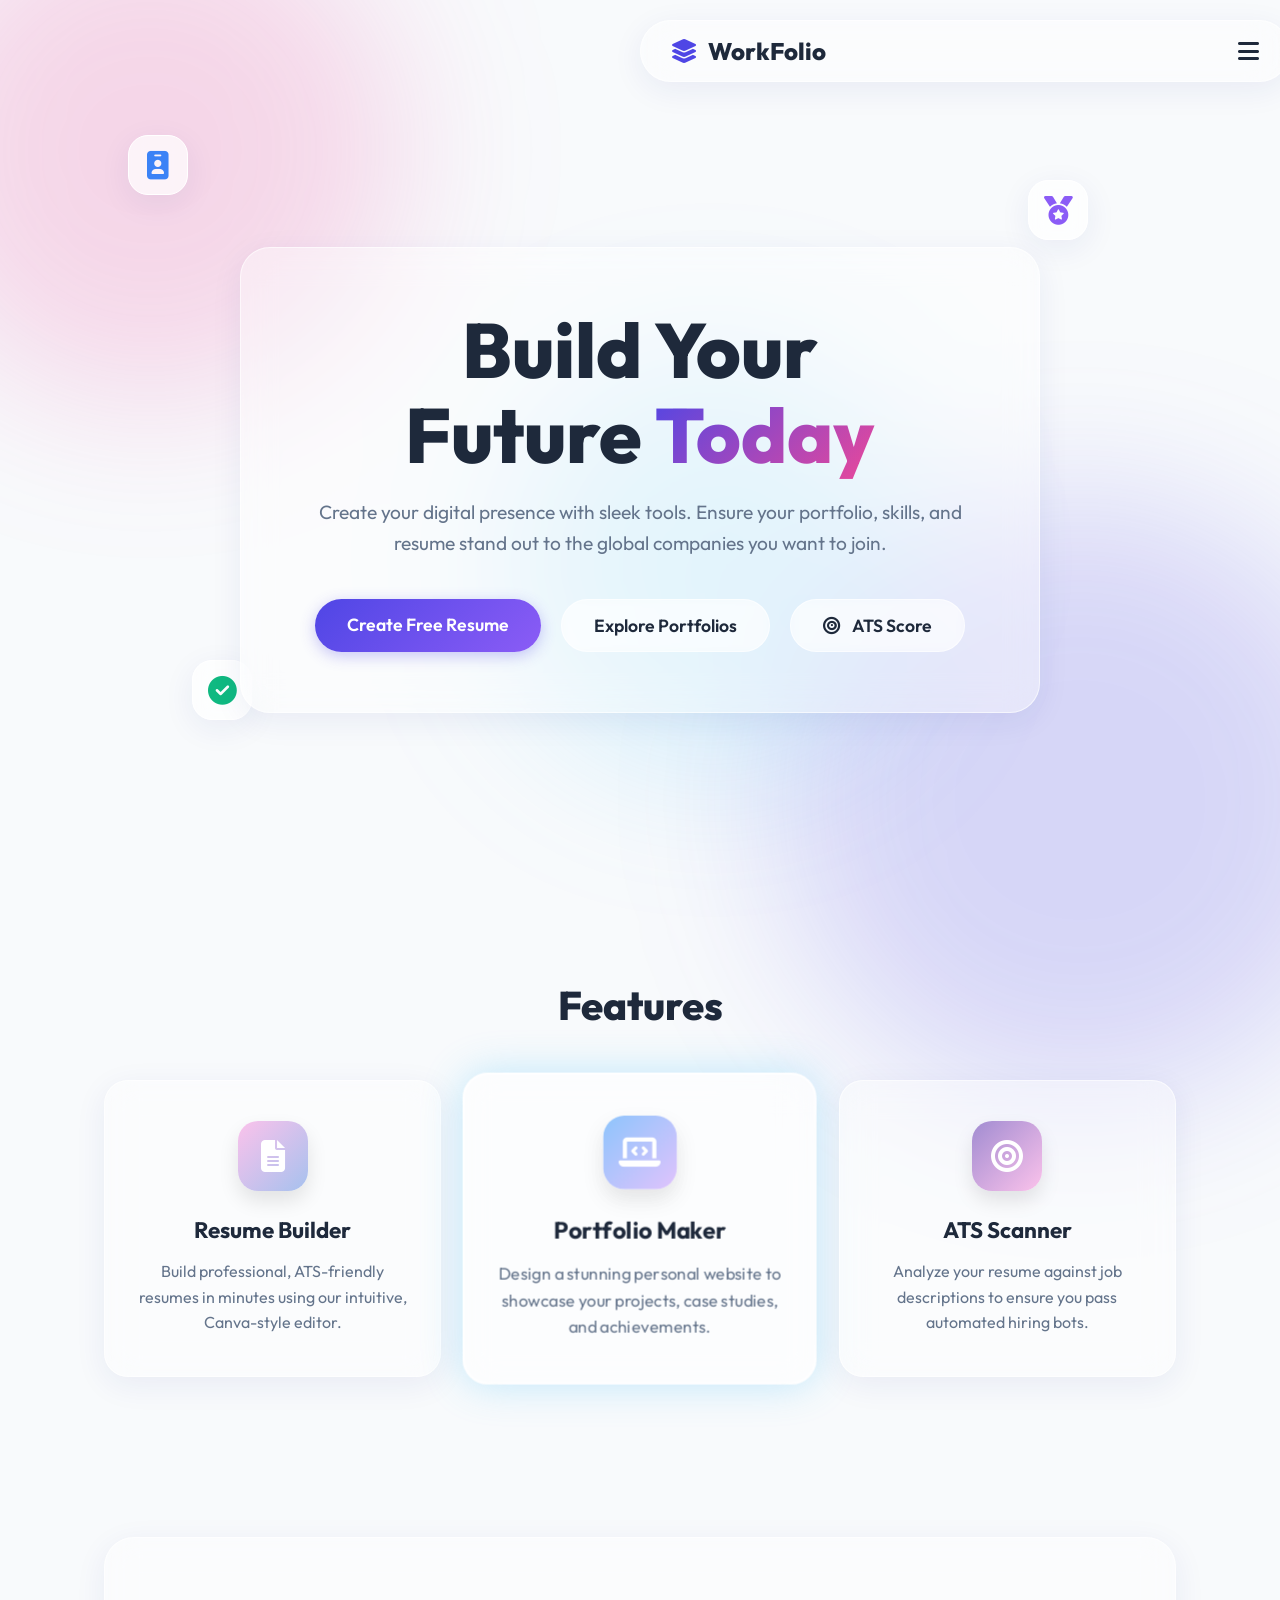
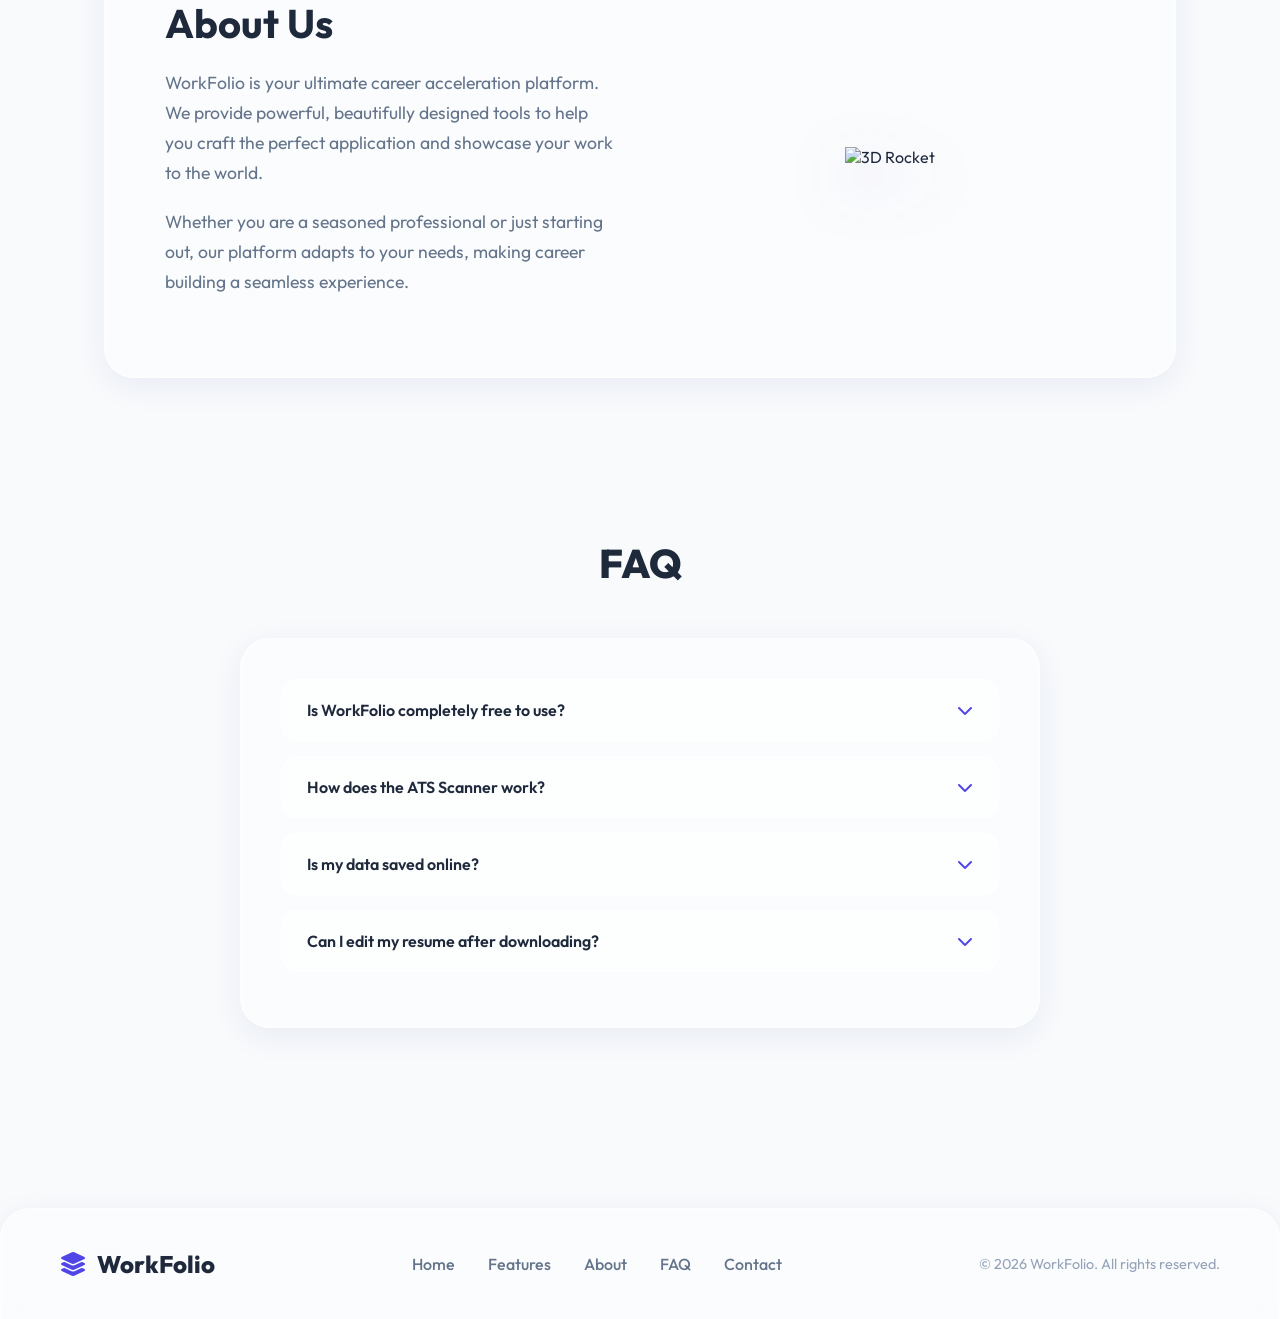
==== index.html @ a525a6b1 "Add files via upload" ====
<!DOCTYPE html>
<html lang="en">
<head>
    <meta charset="UTF-8">
    <meta name="viewport" content="width=device-width, initial-scale=1.0">
    <title>WorkFolio | Build Your Future</title>
    <link rel="stylesheet" href="style.css">
    <link rel="stylesheet" href="https://cdnjs.cloudflare.com/ajax/libs/font-awesome/6.4.0/css/all.min.css">
    
    <script src="auth.js"></script>
</head>
<body>

    <div class="bg-orb orb-1"></div>
    <div class="bg-orb orb-2"></div>
    <div class="bg-orb orb-3"></div>

    <nav class="glass-nav reveal-down">
        <a href="index.html" class="logo">
            <i class="fas fa-layer-group" style="color: var(--primary);"></i>
            <span>WorkFolio</span>
        </a>
        
        <div class="menu-toggle" onclick="toggleMenu()">
            <i class="fas fa-bars"></i>
        </div>

        <div class="nav-links" id="navMenu">
            <a href="#home" onclick="toggleMenu()">Home</a>
            <a href="#features" onclick="toggleMenu()">Features</a>
            <a href="#about" onclick="toggleMenu()">About</a>
            <a href="#faq" onclick="toggleMenu()">FAQ</a>
            
            <div class="menu-auth">
                <span class="userDisplay" style="margin-bottom: 10px; font-weight: 600; color: var(--text-dark);"></span>
                
                <a href="login.html" class="authBtn btn-text" style="margin-bottom: 15px;">Sign In</a>
                
                <a href="#" onclick="logout(event)" class="logoutBtn btn-text" style="margin-bottom: 15px; display: none; color: var(--secondary);">Logout</a>
                
                <a href="#" onclick="checkAccess(event, 'resume.html')" class="btn-gradient">Get Started</a>
            </div>
        </div>
    </nav>

    <section id="home" class="hero reveal">
        <div class="floating-icon float-fast" style="top: 15%; left: 10%;"><i class="fas fa-id-badge" style="color: #3b82f6;"></i></div>
        <div class="floating-icon float-slow" style="top: 20%; right: 15%;"><i class="fas fa-medal" style="color: #8b5cf6;"></i></div>
        <div class="floating-icon float-medium" style="bottom: 20%; left: 15%;"><i class="fas fa-check-circle" style="color: #10b981;"></i></div>
        
        <div class="hero-content glass-panel">
            <h1>Build Your<br>Future <span class="text-gradient">Today</span></h1>
            <p>Create your digital presence with sleek tools. Ensure your portfolio, skills, and resume stand out to the global companies you want to join.</p>
            
            <div class="button-group">
                <a href="#" onclick="checkAccess(event, 'resume.html')" class="btn-gradient btn-lg">Create Free Resume</a>
                <a href="#" onclick="checkAccess(event, 'portfolio.html')" class="btn-outline btn-lg">Explore Portfolios</a>
                <a href="#" onclick="checkAccess(event, 'ats.html')" class="btn-outline btn-lg"><i class="fas fa-bullseye" style="margin-right: 8px;"></i> ATS Score</a>
            </div>
        </div>
    </section>

    <section id="features" class="section-padding">
        <div class="section-title reveal">
            <h2>Features</h2>
        </div>
        
        <div class="features-grid reveal">
            <div class="glass-card">
                <div class="icon-wrapper" style="background: linear-gradient(135deg, #fbc2eb, #a6c1ee);"><i class="fas fa-file-alt text-white"></i></div>
                <h3>Resume Builder</h3>
                <p>Build professional, ATS-friendly resumes in minutes using our intuitive, Canva-style editor.</p>
            </div>
            
            <div class="glass-card glowing-card">
                <div class="icon-wrapper" style="background: linear-gradient(135deg, #8ec5fc, #e0c3fc);"><i class="fas fa-laptop-code text-white"></i></div>
                <h3>Portfolio Maker</h3>
                <p>Design a stunning personal website to showcase your projects, case studies, and achievements.</p>
            </div>
            
            <div class="glass-card">
                <div class="icon-wrapper" style="background: linear-gradient(135deg, #a18cd1, #fbc2eb);"><i class="fas fa-bullseye text-white"></i></div>
                <h3>ATS Scanner</h3>
                <p>Analyze your resume against job descriptions to ensure you pass automated hiring bots.</p>
            </div>
        </div>
    </section>

    <section id="about" class="section-padding reveal">
        <div class="about-grid glass-panel">
            <div class="about-text">
                <h2>About Us</h2>
                <p>WorkFolio is your ultimate career acceleration platform. We provide powerful, beautifully designed tools to help you craft the perfect application and showcase your work to the world.</p>
                <p>Whether you are a seasoned professional or just starting out, our platform adapts to your needs, making career building a seamless experience.</p>
            </div>
            <div class="about-visual">
                <div class="about-visual">
                <img src="https://raw.githubusercontent.com/Tarikul-Islam-Anik/Animated-Fluent-Emojis/master/Emojis/Travel%20and%20places/Rocket.png" alt="3D Rocket" style="width: 100%; max-width: 400px; filter: drop-shadow(0 20px 30px rgba(79, 70, 229, 0.3));">
            </div>
        </div>
    </section>

    <section id="faq" class="section-padding reveal">
        <div class="section-title">
            <h2>FAQ</h2>
        </div>
        
        <div class="faq-container glass-panel">
            <details>
                <summary>Is WorkFolio completely free to use?</summary>
                <div class="faq-content">Yes! All core features including the Resume Builder, Portfolio Maker, and ATS Scanner are 100% free with no hidden charges.</div>
            </details>
            <details>
                <summary>How does the ATS Scanner work?</summary>
                <div class="faq-content">It compares your resume text against a job description, calculating a keyword match score to help you optimize for automated hiring systems.</div>
            </details>
            <details>
                <summary>Is my data saved online?</summary>
                <div class="faq-content">By default, your data is securely stored locally in your browser. It is never shared with third-party advertisers.</div>
            </details>
            <details>
                <summary>Can I edit my resume after downloading?</summary>
                <div class="faq-content">Yes, simply open the Resume Builder again. Your previous data will be there, allowing you to edit and re-download.</div>
            </details>
        </div>
    </section>

    <footer class="glass-footer">
        <div class="footer-content">
            <div class="logo">
                <i class="fas fa-layer-group" style="color: var(--primary);"></i> 
                <span>WorkFolio</span>
            </div>
            <div class="footer-links">
                <a href="#home">Home</a>
                <a href="#features">Features</a>
                <a href="#about">About</a>
                <a href="#faq">FAQ</a>
                <a href="contact.html">Contact</a>
            </div>
            <div class="copyright">&copy; 2026 WorkFolio. All rights reserved.</div>
        </div>
    </footer>

    <script src="script.js"></script>
</body>
</html>
---- style.css ----
@import url('https://fonts.googleapis.com/css2?family=Outfit:wght@300;400;600;800&display=swap');
@import url('https://fonts.googleapis.com/css2?family=Merriweather:wght@400;700&family=Open+Sans:wght@400;600;700&family=Playfair+Display:wght@700&display=swap');

:root {
    --primary: #4F46E5;
    --secondary: #ec4899;
    --text-dark: #1e293b;
    --text-light: #64748b;
    --glass-bg: rgba(255, 255, 255, 0.4);
    --glass-border: rgba(255, 255, 255, 0.6);
    --glass-shadow: 0 8px 32px 0 rgba(31, 38, 135, 0.07);
}

* { margin: 0; padding: 0; box-sizing: border-box; font-family: 'Outfit', sans-serif; }

/* === HIDE SCROLLBAR GLOBALLY === */
html, body {
    -ms-overflow-style: none;  /* IE and Edge */
    scrollbar-width: none;  /* Firefox */
}
::-webkit-scrollbar { display: none; /* Chrome, Safari and Opera */ }
html { scroll-behavior: smooth; }

body {
    background-color: #f8fafc;
    color: var(--text-dark);
    overflow-x: hidden;
    position: relative;
    min-height: 100vh;
}

/* === BACKGROUND ANIMATED ORBS === */
.bg-orb {
    position: fixed; border-radius: 50%; filter: blur(80px); z-index: -1;
    animation: floatOrb 20s infinite alternate ease-in-out;
}
.orb-1 { width: 500px; height: 500px; background: rgba(236, 72, 153, 0.2); top: -100px; left: -100px; }
.orb-2 { width: 600px; height: 600px; background: rgba(79, 70, 229, 0.2); bottom: -200px; right: -100px; animation-delay: -5s; }
.orb-3 { width: 400px; height: 400px; background: rgba(56, 189, 248, 0.2); top: 40%; left: 40%; animation-delay: -10s; }

@keyframes floatOrb {
    0% { transform: translate(0, 0) scale(1); }
    100% { transform: translate(50px, 50px) scale(1.1); }
}

/* === ADVANCED GLASSMORPHISM UTILITIES === */
.glass-panel, .glass-card, .glass-nav, .glass-footer {
    background: var(--glass-bg);
    backdrop-filter: blur(16px);
    -webkit-backdrop-filter: blur(16px);
    border: 1px solid var(--glass-border);
    box-shadow: var(--glass-shadow);
}

.text-gradient {
    background: linear-gradient(135deg, var(--primary), var(--secondary));
    -webkit-background-clip: text; background-clip: text; -webkit-text-fill-color: transparent;
}

/* === BUTTONS === */
.btn-gradient {
    background: linear-gradient(135deg, var(--primary), #8b5cf6);
    color: white; padding: 10px 24px; border-radius: 50px; text-decoration: none; font-weight: 600;
    transition: all 0.3s ease; display: inline-block; border: none; cursor: pointer;
    box-shadow: 0 4px 15px rgba(79, 70, 229, 0.3);
}
.btn-gradient:hover { transform: translateY(-2px); box-shadow: 0 8px 25px rgba(79, 70, 229, 0.4); }

.btn-outline {
    background: rgba(255, 255, 255, 0.5); color: var(--text-dark); padding: 10px 24px;
    border-radius: 50px; text-decoration: none; font-weight: 600; border: 1px solid var(--glass-border);
    transition: all 0.3s ease; display: inline-block; backdrop-filter: blur(5px);
}
.btn-outline:hover { background: white; transform: translateY(-2px); }

.btn-lg { padding: 14px 32px; font-size: 1.1rem; }
.btn-text { color: var(--text-dark); text-decoration: none; font-weight: 600; margin-right: 20px; transition: 0.3s; }
.btn-text:hover { color: var(--primary); }

/* === UNIVERSAL NAVBAR & HAMBURGER MENU === */
.glass-nav {
    position: fixed; 
    top: 20px; 
    left: 50%; 
    transform: translateX(-50%); 
    width: 90%; 
    max-width: 650px; 
    border-radius: 50px; 
    padding: 15px 30px; 
    display: flex !important; 
    justify-content: space-between !important; 
    align-items: center !important; 
    z-index: 1000;
}

.logo { display: flex; align-items: center; gap: 10px; font-weight: 800; font-size: 1.5rem; text-decoration: none; color: var(--text-dark); }

/* Force 3-Line Icon (Always block) */
.menu-toggle { display: block !important; font-size: 1.5rem; color: var(--text-dark); cursor: pointer; transition: 0.3s; }
.menu-toggle:hover { color: var(--primary); }

/* The Hidden Glass Menu */
.nav-links {
    position: absolute !important; top: 80px; right: -150%; 
    width: 260px; background: var(--glass-bg); backdrop-filter: blur(20px); -webkit-backdrop-filter: blur(20px);
    border: 1px solid var(--glass-border); box-shadow: 0 20px 40px rgba(0,0,0,0.1); border-radius: 24px;
    display: flex !important; flex-direction: column; align-items: flex-start; padding: 25px; transition: 0.4s cubic-bezier(0.4, 0, 0.2, 1);
}

.nav-links.active { right: 0 !important; }

.nav-links a {
    text-decoration: none; color: var(--text-dark); font-weight: 500; margin: 10px 0; width: 100%;
    border-bottom: 1px solid rgba(0,0,0,0.05); padding-bottom: 10px; transition: 0.3s;
}
.nav-links a:hover { color: var(--primary); }

.menu-auth { display: flex; flex-direction: column; align-items: flex-start; width: 100%; margin-top: 15px; }
.menu-auth .btn-gradient { text-align: center; display: block; width: 100%; border-bottom: none; padding: 12px; }

/* === HERO SECTION === */
.hero { min-height: 100vh; display: flex; align-items: center; justify-content: center; position: relative; padding: 120px 20px 60px; }
.hero-content { max-width: 800px; text-align: center; padding: 60px; border-radius: 30px; position: relative; z-index: 2; }
.hero h1 { font-size: clamp(3rem, 6vw, 5rem); font-weight: 800; line-height: 1.1; margin-bottom: 20px; }
.hero p { font-size: 1.2rem; color: var(--text-light); margin-bottom: 40px; line-height: 1.6; }
.button-group { display: flex; gap: 20px; justify-content: center; flex-wrap: wrap; }

.floating-icon { position: absolute; width: 60px; height: 60px; border-radius: 20px; background: rgba(255,255,255,0.7); backdrop-filter: blur(10px); border: 1px solid white; display: flex; align-items: center; justify-content: center; font-size: 1.8rem; box-shadow: var(--glass-shadow); z-index: 1; }
.float-fast { animation: float 3s ease-in-out infinite; }
.float-medium { animation: float 4s ease-in-out infinite 1s; }
.float-slow { animation: float 5s ease-in-out infinite 2s; }
@keyframes float { 0%, 100% { transform: translateY(0); } 50% { transform: translateY(-20px); } }

/* === GENERAL SECTIONS === */
.section-padding { padding: 80px 5%; max-width: 1200px; margin: 0 auto; scroll-margin-top: 100px; }
.section-title { text-align: center; margin-bottom: 50px; }
.section-title h2 { font-size: 2.5rem; font-weight: 800; color: var(--text-dark); }

/* === FEATURES GRID === */
.features-grid { display: grid; grid-template-columns: repeat(auto-fit, minmax(300px, 1fr)); gap: 30px; }
.glass-card { padding: 40px 30px; border-radius: 24px; text-align: center; transition: all 0.4s ease; }
.glass-card:hover { transform: translateY(-10px); }
.glowing-card { background: rgba(255, 255, 255, 0.6); box-shadow: 0 0 40px rgba(56, 189, 248, 0.3), inset 0 0 0 1px rgba(255,255,255,0.8); transform: scale(1.05); }
.glowing-card:hover { transform: translateY(-10px) scale(1.05); box-shadow: 0 0 60px rgba(56, 189, 248, 0.4); }
.icon-wrapper { width: 70px; height: 70px; border-radius: 20px; display: inline-flex; align-items: center; justify-content: center; font-size: 2rem; margin-bottom: 25px; box-shadow: 0 10px 20px rgba(0,0,0,0.1); }
.text-white { color: white; }
.glass-card h3 { font-size: 1.4rem; margin-bottom: 15px; color: var(--text-dark); }
.glass-card p { color: var(--text-light); line-height: 1.6; }

/* === ABOUT SECTION === */
.about-grid { display: grid; grid-template-columns: 1fr 1fr; gap: 50px; padding: 60px; border-radius: 30px; align-items: center; }
.about-text h2 { font-size: 2.5rem; margin-bottom: 20px; }
.about-text p { color: var(--text-light); line-height: 1.7; margin-bottom: 20px; font-size: 1.1rem; }
.about-visual { text-align: center; max-width: 100%; display: flex; justify-content: center; align-items: center; }
.about-visual img { width: 100%; max-width: 500px; animation: float 4s ease-in-out infinite; filter: drop-shadow(0 15px 25px rgba(37, 99, 235, 0.3)); }

/* === FAQ SECTION === */
.faq-container { padding: 40px; border-radius: 30px; max-width: 800px; margin: 0 auto; }
details { background: rgba(255,255,255,0.5); margin-bottom: 15px; border-radius: 16px; border: 1px solid white; transition: 0.3s; }
details[open] { background: white; box-shadow: 0 10px 25px rgba(0,0,0,0.05); }
summary { padding: 20px 25px; cursor: pointer; font-weight: 600; list-style: none; display: flex; justify-content: space-between; align-items: center; }
summary::-webkit-details-marker { display: none; }
summary::after { content: '\f078'; font-family: "Font Awesome 6 Free"; font-weight: 900; color: var(--primary); transition: 0.3s; }
details[open] summary::after { transform: rotate(180deg); }
.faq-content { padding: 0 25px 25px; color: var(--text-light); line-height: 1.6; border-top: 1px solid rgba(0,0,0,0.05); margin-top: 10px; padding-top: 15px; }

/* === FOOTER === */
.glass-footer { margin-top: 100px; border-radius: 30px 30px 0 0; border-bottom: none; }
.footer-content { max-width: 1200px; margin: 0 auto; padding: 40px 20px; display: flex; justify-content: space-between; align-items: center; flex-wrap: wrap; gap: 20px; }
.footer-links a { margin: 0 15px; text-decoration: none; color: var(--text-light); transition: 0.3s; font-weight: 500; }
.footer-links a:hover { color: var(--primary); }
.copyright { color: #94a3b8; font-size: 0.9rem; }

/* === SCROLL REVEAL ANIMATIONS === */
.reveal { opacity: 0; transform: translateY(40px); transition: 0.8s all cubic-bezier(0.4, 0, 0.2, 1); }
.reveal.active { opacity: 1; transform: translateY(0); }
.reveal-down { opacity: 0; transform: translateY(-40px); transition: 0.8s all cubic-bezier(0.4, 0, 0.2, 1); }
.reveal-down.active { opacity: 1; transform: translateY(0); }

/* =========================================
   AUTHENTICATION PAGE STYLES (LOGIN/REGISTER)
   ========================================= */
.auth-wrapper { min-height: 100vh; display: flex; align-items: center; justify-content: center; padding: 20px; position: relative; z-index: 2; }
.auth-box { width: 100%; max-width: 450px; padding: 50px 40px; border-radius: 30px; text-align: center; box-shadow: 0 20px 40px rgba(0,0,0,0.1); }
.auth-header { margin-bottom: 30px; }
.auth-header h2 { font-size: 2.2rem; font-weight: 800; margin-bottom: 5px; }
.input-group { position: relative; margin-bottom: 20px; }
.input-group i { position: absolute; left: 20px; top: 50%; transform: translateY(-50%); color: var(--text-light); font-size: 1.1rem; }
.input-group input { width: 100%; padding: 16px 16px 16px 50px; border-radius: 16px; border: 2px solid rgba(255, 255, 255, 0.6); background: rgba(255, 255, 255, 0.4); font-size: 1rem; color: var(--text-dark); outline: none; transition: all 0.3s ease; backdrop-filter: blur(5px); }
.input-group input:focus { background: white; border-color: var(--primary); box-shadow: 0 0 0 4px rgba(79, 70, 229, 0.15); }
.toggle-text { margin-top: 25px; color: var(--text-light); font-size: 0.95rem; }
.toggle-text span { color: var(--primary); font-weight: 800; cursor: pointer; transition: 0.3s; }
.toggle-text span:hover { color: var(--secondary); }

/* =========================================
   RESUME STUDIO STYLES
   ========================================= */
.builder-step { display: none; animation: fadeIn 0.4s ease; }
.builder-step.active-step { display: block; }
@keyframes fadeIn { from { opacity: 0; transform: translateY(10px); } to { opacity: 1; transform: translateY(0); } }
.app-container { display: grid; grid-template-columns: 320px 1fr; height: calc(100vh - 120px); gap: 30px; }
.sidebar { padding: 30px; overflow-y: auto; border-radius: 24px; display: flex; flex-direction: column; }
.preview-area { display: flex; justify-content: center; align-items: flex-start; overflow-y: auto; padding-bottom: 50px; }
.color-swatches { display: flex; gap: 10px; }
.swatch { width: 35px; height: 35px; border-radius: 50%; cursor: pointer; border: 2px solid white; box-shadow: var(--glass-shadow); transition: 0.2s; }
.swatch:hover { transform: scale(1.15); }
[contenteditable="true"] { outline: none; transition: background 0.2s, box-shadow 0.2s; border-radius: 4px; }
[contenteditable="true"]:hover { background: rgba(0, 0, 0, 0.03); box-shadow: 0 0 0 2px dashed rgba(200, 200, 200, 0.5); cursor: text; }
[contenteditable="true"]:focus { background: rgba(79, 70, 229, 0.05); box-shadow: 0 0 0 2px solid rgba(79, 70, 229, 0.3); }

/* Base Paper Layout */
.paper { 
    --res-theme: #1E293B; --res-text: #333; --res-font-main: 'Open Sans', sans-serif; --res-font-head: 'Open Sans', sans-serif; 
    background: white; width: 210mm; min-height: 297mm; box-shadow: 0 20px 50px rgba(0,0,0,0.15); margin: 0 auto; 
    transition: all 0.4s ease; box-sizing: border-box; font-family: var(--res-font-main); color: var(--res-text); text-align: left; 
}
.paper h1, .paper h2, .paper h3, .paper h4 { font-family: var(--res-font-head); margin: 0; }
.res-heading { margin-bottom: 12px; font-weight: 700; text-transform: uppercase; letter-spacing: 1px; }
.res-section { margin-bottom: 25px; }
.res-job-block { margin-bottom: 20px; }

/* === PURE CSS MINI-RESUME THUMBNAILS (1 to 8) === */
.css-thumb { width: 100%; height: 200px; background: white; border-radius: 12px; margin-bottom: 20px; box-shadow: 0 4px 10px rgba(0,0,0,0.05); border: 1px solid rgba(0,0,0,0.08); position: relative; overflow: hidden; }

/* 1. Executive */
.thumb-executive { border-top: 8px solid #1E293B; }
.thumb-executive::before { content: ''; position: absolute; top: 20px; left: 50%; transform: translateX(-50%); width: 40%; height: 8px; background: #1E293B; border-radius: 4px; box-shadow: 0 15px 0 -2px #94a3b8, 0 40px 0 -3px #cbd5e1, 0 55px 0 -3px #cbd5e1; }

/* 2. Innovator */
.thumb-innovator { background: linear-gradient(90deg, #1E293B 35%, #fff 35%); }
.thumb-innovator::before { content: ''; position: absolute; top: 20px; right: 10%; width: 45%; height: 8px; background: #cbd5e1; border-radius: 4px; box-shadow: 0 20px 0 0 #e2e8f0, 0 40px 0 0 #e2e8f0, 0 60px 0 0 #e2e8f0; }
.thumb-innovator::after { content: ''; position: absolute; top: 20px; left: 8%; width: 19%; height: 6px; background: rgba(255,255,255,0.7); border-radius: 3px; box-shadow: 0 15px 0 0 rgba(255,255,255,0.3), 0 30px 0 0 rgba(255,255,255,0.3); }

/* 3. Creative */
.thumb-creative { background: linear-gradient(180deg, #2563EB 35%, #fff 35%); }
.thumb-creative::before { content: ''; position: absolute; top: 20px; left: 10%; width: 40%; height: 10px; background: rgba(255,255,255,0.9); border-radius: 4px; box-shadow: 0 15px 0 -2px rgba(255,255,255,0.6); }
.thumb-creative::after { content: ''; position: absolute; top: 90px; left: 10%; width: 50%; height: 6px; background: #cbd5e1; border-radius: 3px; box-shadow: 0 20px 0 0 #e2e8f0, 0 40px 0 0 #e2e8f0; }

/* 4. Minimalist */
.thumb-minimalist { background: #fff; }
.thumb-minimalist::before { content: ''; position: absolute; top: 25px; left: 10%; width: 50%; height: 10px; background: #333; border-radius: 2px; }
.thumb-minimalist::after { content: ''; position: absolute; top: 60px; left: 10%; width: 80%; height: 2px; background: #e2e8f0; box-shadow: 0 25px 0 0 #f1f5f9, 0 40px 0 0 #f1f5f9, 0 55px 0 0 #f1f5f9; }

/* 5. Modernist */
.thumb-modernist { background: #fff; }
.thumb-modernist::before { content: ''; position: absolute; top: 0; left: 0; width: 100%; height: 35px; background: #1E293B; }
.thumb-modernist::after { content: ''; position: absolute; top: 35px; left: 0; width: 30%; height: 100%; background: #f1f5f9; border-right: 1px solid #e2e8f0; }

/* 6. Professional */
.thumb-professional { background: #fff; border-top: 4px solid #1E293B; border-bottom: 4px solid #1E293B; }
.thumb-professional::before { content: ''; position: absolute; top: 25px; left: 15%; width: 70%; height: 6px; background: #333; box-shadow: 0 10px 0 0 #ccc; }
.thumb-professional::after { content: ''; position: absolute; top: 50px; left: 50%; transform: translateX(-50%); width: 90%; height: 2px; background: #1E293B; }

/* 7. Startup */
.thumb-startup { background: linear-gradient(90deg, #e0e7ff 30%, #fff 30%); }
.thumb-startup::before { content: ''; position: absolute; top: 25px; left: 35%; width: 40%; height: 12px; background: #4F46E5; border-radius: 6px; }
.thumb-startup::after { content: ''; position: absolute; top: 55px; left: 35%; width: 50%; height: 4px; background: #cbd5e1; border-radius: 2px; box-shadow: 0 15px 0 0 #e2e8f0, 0 30px 0 0 #e2e8f0; }

/* 8. Academic */
.thumb-academic { background: #fff; }
.thumb-academic::before { content: ''; position: absolute; top: 20px; left: 50%; transform: translateX(-50%); width: 60%; height: 6px; background: #000; box-shadow: 0 12px 0 0 #666, 0 24px 0 0 #999; }
.thumb-academic::after { content: ''; position: absolute; top: 60px; left: 20%; width: 60%; height: 1px; background: #000; box-shadow: 0 30px 0 0 #ccc, 0 45px 0 0 #ccc, 0 60px 0 0 #ccc; }

/* === FULL TEMPLATE LAYOUTS (1 to 8) === */
.tpl-executive { padding: 50px; --res-font-head: 'Merriweather', serif; }
.tpl-executive .res-header { text-align: center; border-bottom: 3px solid var(--res-theme); padding-bottom: 20px; margin-bottom: 30px; }
.tpl-executive h1 { font-size: 2.8rem; color: var(--res-theme); }
.tpl-executive h2 { font-size: 1.2rem; color: #555; margin-top: 5px; }
.tpl-executive .res-contact { margin-top: 10px; color: #666; font-size: 0.9rem; }
.tpl-executive .res-heading { color: var(--res-theme); font-size: 1.1rem; border-bottom: 1px solid #ccc; padding-bottom: 5px; }
.tpl-executive .res-layout-grid { display: block; } 

.tpl-innovator { padding: 0; --res-font-head: 'Outfit', sans-serif; display: flex; flex-direction: column; }
.tpl-innovator .res-header { background: #f8fafc; padding: 40px 50px; border-bottom: 1px solid #eee; }
.tpl-innovator h1 { font-size: 3rem; color: var(--res-theme); }
.tpl-innovator h2 { font-size: 1.3rem; color: #444; }
.tpl-innovator .res-contact { margin-top: 15px; color: #666; }
.tpl-innovator .res-layout-grid { display: grid; grid-template-columns: 2fr 1fr; } 
.tpl-innovator .res-main { padding: 40px 30px 40px 50px; }
.tpl-innovator .res-sidebar { background: var(--res-theme); color: white; padding: 40px 50px 40px 30px; height: 100%; }
.tpl-innovator .res-sidebar .res-heading { color: white; border-bottom: 1px solid rgba(255,255,255,0.2); }
.tpl-innovator .res-main .res-heading { color: var(--res-theme); }
.tpl-innovator .res-sidebar [contenteditable="true"]:hover { background: rgba(255,255,255,0.1); }
.tpl-innovator .res-sidebar .editable-text { color: rgba(255,255,255,0.9) !important; }

.tpl-creative { padding: 0; --res-font-head: 'Outfit', sans-serif; }
.tpl-creative .res-header { background: var(--res-theme); color: white; padding: 50px; }
.tpl-creative h1 { font-size: 3.5rem; font-weight: 800; line-height: 1.1; }
.tpl-creative h2 { font-size: 1.5rem; color: rgba(255,255,255,0.9); margin-top: 10px; font-weight: 300; }
.tpl-creative .res-contact { margin-top: 20px; color: rgba(255,255,255,0.8); }
.tpl-creative .res-layout-grid { display: flex; flex-direction: row-reverse; padding: 40px 50px; gap: 40px; }
.tpl-creative .res-main { flex: 2; }
.tpl-creative .res-sidebar { flex: 1; padding-left: 30px; border-left: 2px solid #eee; }
.tpl-creative .res-heading { background: #f1f5f9; padding: 8px 15px; border-left: 4px solid var(--res-theme); color: var(--text-dark); }

.tpl-minimalist { padding: 60px; --res-font-head: 'Playfair Display', serif; }
.tpl-minimalist .res-header { margin-bottom: 40px; }
.tpl-minimalist h1 { font-size: 3rem; color: var(--text-dark); letter-spacing: 2px; }
.tpl-minimalist h2 { font-size: 1rem; color: #888; text-transform: uppercase; letter-spacing: 3px; margin-top: 10px; }
.tpl-minimalist .res-contact { margin-top: 20px; color: #555; font-size: 0.85rem; }
.tpl-minimalist .res-layout-grid { display: block; }
.tpl-minimalist .res-heading { color: var(--text-dark); font-size: 1rem; letter-spacing: 2px; border-top: 1px solid #000; padding-top: 15px; margin-top: 30px; }
.tpl-minimalist .res-job-header { display: flex; justify-content: space-between; align-items: baseline; }

.tpl-modernist { padding: 0; --res-font-head: 'Outfit', sans-serif; display: flex; flex-direction: column; }
.tpl-modernist .res-header { background: var(--res-theme); color: white; padding: 40px 50px; text-align: left; }
.tpl-modernist h1 { font-size: 3rem; color: white; }
.tpl-modernist h2 { font-size: 1.2rem; color: rgba(255,255,255,0.8); margin-top: 5px; }
.tpl-modernist .res-contact { margin-top: 15px; color: rgba(255,255,255,0.6); }
.tpl-modernist .res-layout-grid { display: grid; grid-template-columns: 1fr 2fr; min-height: 800px; }
.tpl-modernist .res-sidebar { background: #f8fafc; padding: 40px; border-right: 1px solid #e2e8f0; }
.tpl-modernist .res-main { padding: 40px 50px; }
.tpl-modernist .res-heading { color: var(--res-theme); border-bottom: 2px solid var(--res-theme); padding-bottom: 5px; margin-bottom: 20px; }

.tpl-professional { padding: 50px; --res-font-head: 'Merriweather', serif; font-family: 'Merriweather', serif; }
.tpl-professional .res-header { text-align: center; border-top: 2px solid #000; border-bottom: 2px solid #000; padding: 25px 0; margin-bottom: 30px; }
.tpl-professional h1 { font-size: 2.5rem; text-transform: uppercase; letter-spacing: 2px; color: #000; }
.tpl-professional h2 { font-size: 1.1rem; color: #333; font-style: italic; margin-top: 10px; }
.tpl-professional .res-contact { margin-top: 10px; color: #444; font-size: 0.9rem; }
.tpl-professional .res-layout-grid { display: grid; grid-template-columns: 3fr 1fr; gap: 40px; }
.tpl-professional .res-heading { color: #000; text-transform: uppercase; font-size: 1rem; border-bottom: 1px solid #ccc; padding-bottom: 5px; }

.tpl-startup { padding: 40px; --res-font-head: 'Open Sans', sans-serif; }
.tpl-startup .res-header { margin-bottom: 40px; }
.tpl-startup h1 { font-size: 3.2rem; font-weight: 800; color: var(--res-theme); }
.tpl-startup h2 { font-size: 1.3rem; color: #555; background: rgba(0,0,0,0.05); display: inline-block; padding: 5px 15px; border-radius: 20px; margin-top: 10px; }
.tpl-startup .res-contact { margin-top: 15px; color: #666; }
.tpl-startup .res-layout-grid { display: grid; grid-template-columns: 1fr 2.5fr; gap: 30px; }
.tpl-startup .res-sidebar { background: rgba(79, 70, 229, 0.05); padding: 30px; border-radius: 20px; }
.tpl-startup .res-heading { color: var(--res-theme); display: flex; align-items: center; gap: 10px; }
.tpl-startup .res-heading::before { content: ''; width: 10px; height: 10px; background: var(--res-theme); border-radius: 50%; }

.tpl-academic { padding: 50px 80px; --res-font-head: 'Playfair Display', serif; }
.tpl-academic .res-header { text-align: center; margin-bottom: 40px; }
.tpl-academic h1 { font-size: 2.8rem; color: #000; }
.tpl-academic h2 { font-size: 1.2rem; color: #555; margin-top: 5px; }
.tpl-academic .res-contact { margin-top: 10px; color: #333; }
.tpl-academic .res-layout-grid { display: block; }
.tpl-academic .res-sidebar { margin-top: 30px; }
.tpl-academic .res-heading { color: #000; text-align: center; border-top: 1px solid #000; border-bottom: 1px solid #000; padding: 8px 0; margin-top: 30px; margin-bottom: 20px; }
/* === 9. CSS THUMBNAIL: THE VISIONARY === */
.thumb-visionary { background: #fff; }
.thumb-visionary::before { 
    content: ''; position: absolute; top: 0; left: 0; width: 100%; height: 50px; background: var(--primary); 
}
.thumb-visionary::after { 
    content: ''; position: absolute; top: 70px; left: 10%; width: 50%; height: 6px; background: #333; 
    box-shadow: 0 15px 0 0 #cbd5e1, 0 30px 0 0 #cbd5e1; 
}

/* === 9. FULL TEMPLATE: THE VISIONARY === */
.tpl-visionary { padding: 0; --res-font-head: 'Outfit', sans-serif; }
.tpl-visionary .res-header { background: var(--primary); color: white; padding: 60px 50px 40px; }
.tpl-visionary h1 { font-size: 3.5rem; font-weight: 800; letter-spacing: -1px; margin-bottom: 5px; }
.tpl-visionary h2 { font-size: 1.4rem; color: rgba(255,255,255,0.9); font-weight: 400; }
.tpl-visionary .res-contact { margin-top: 15px; color: rgba(255,255,255,0.8); font-size: 0.95rem; }
.tpl-visionary .res-layout-grid { display: grid; grid-template-columns: 2fr 1fr; gap: 40px; padding: 40px 50px; }
.tpl-visionary .res-heading { 
    color: var(--primary); 
    text-transform: uppercase; 
    font-weight: 800; 
    font-size: 1.1rem; 
    border-bottom: 2px solid var(--primary); 
    padding-bottom: 8px; 
    margin-bottom: 20px; 
    letter-spacing: 1px; 
}
/* =========================================
   ULTIMATE MOBILE RESPONSIVE DESIGN
   ========================================= */

/* Tablets & Small Laptops */
@media (max-width: 1024px) {
    .app-container { display: flex; flex-direction: column; height: auto; overflow-y: visible; gap: 20px; }
    .sidebar { width: 100%; border-right: none; border-bottom: 1px solid var(--glass-border); border-radius: 20px; padding: 20px; order: 1; }
    .preview-area { order: 2; padding: 10px 0; justify-content: flex-start; overflow-x: auto; -webkit-overflow-scrolling: touch; }
    .paper { margin: 0 20px; }
}

/* Mobile Phones */
@media (max-width: 768px) {
    .desktop-only { display: none !important; }
    .glass-nav { width: 95% !important; padding: 12px 20px !important; top: 10px !important; }
    .hero { padding: 100px 15px 40px; }
    .hero h1 { font-size: 2.5rem; }
    .hero p { font-size: 1rem; }
    .button-group { flex-direction: column; width: 100%; gap: 15px; }
    .button-group a { width: 100%; text-align: center; }
    .features-grid { grid-template-columns: 1fr; gap: 20px; }
    .about-grid { grid-template-columns: 1fr; text-align: center; padding: 30px 20px; }
    .glowing-card { transform: scale(1); }
    .glowing-card:hover { transform: translateY(-5px) scale(1); }
    .auth-box { padding: 40px 20px; width: 95%; }
    .floating-icon { width: 45px; height: 45px; font-size: 1.2rem; }
}

/* Very Small Phones */
@media (max-width: 480px) {
    .section-title h2 { font-size: 2rem; }
    .paper { transform: scale(0.9); transform-origin: top left; }
}
/* =========================================
   PORTFOLIO BUILDER STYLES
   ========================================= */

.portfolio-view { display: none; animation: fadeIn 0.4s ease; }
.portfolio-view.active { display: block; }

/* Dashboard Analytics */
.analytics-grid { display: grid; grid-template-columns: repeat(auto-fit, minmax(200px, 1fr)); gap: 20px; margin-bottom: 40px; }
.stat-card { padding: 30px; border-radius: 20px; text-align: center; }
.stat-card h3 { font-size: 2.5rem; font-weight: 800; color: var(--primary); margin-bottom: 5px; }
.stat-card p { color: var(--text-light); font-weight: 600; text-transform: uppercase; font-size: 0.85rem; letter-spacing: 1px; }

/* Editor Layout */
.port-editor-container { display: grid; grid-template-columns: 350px 1fr; height: calc(100vh - 100px); gap: 30px; margin-top: 20px; }
.port-sidebar { padding: 25px; overflow-y: auto; border-radius: 24px; display: flex; flex-direction: column; gap: 20px; }
.port-canvas-wrapper { overflow-y: auto; border-radius: 24px; box-shadow: var(--glass-shadow); background: #fff; position: relative; }

/* Sidebar Controls */
.control-group { background: rgba(255,255,255,0.5); padding: 15px; border-radius: 16px; border: 1px solid var(--glass-border); }
.control-group label { display: block; font-weight: 600; margin-bottom: 8px; font-size: 0.9rem; }
.control-group input, .control-group select { width: 100%; padding: 10px; border-radius: 8px; border: 1px solid #cbd5e1; outline: none; margin-bottom: 10px; }

/* Theme Toggles */
.theme-options { display: flex; gap: 10px; }
.theme-btn { flex: 1; padding: 10px; text-align: center; border-radius: 8px; cursor: pointer; border: 2px solid transparent; font-weight: 600; transition: 0.2s; }
.theme-btn.light { background: #f8fafc; color: #1e293b; border-color: #cbd5e1; }
.theme-btn.dark { background: #1e293b; color: #fff; }

/* The Live Portfolio Canvas */
#livePortfolio { 
    --port-primary: #4F46E5; 
    --port-bg: #ffffff; 
    --port-text: #1e293b; 
    --port-font: 'Outfit', sans-serif;
    background: var(--port-bg); color: var(--port-text); font-family: var(--port-font); min-height: 100%; transition: all 0.3s ease; 
}
#livePortfolio.dark-mode { --port-bg: #0f172a; --port-text: #f8fafc; }

/* Live Editor editable states */
#livePortfolio [contenteditable="true"]:hover { outline: 2px dashed rgba(79, 70, 229, 0.5); cursor: text; border-radius: 4px; background: rgba(128,128,128,0.1); }
#livePortfolio [contenteditable="true"]:focus { outline: 2px solid var(--primary); background: transparent; }

/* =========================================
   PORTFOLIO TEMPLATES & ANIMATIONS
   ========================================= */

/* --- Keyframe Animations --- */
@keyframes portFadeUp { from { opacity: 0; transform: translateY(40px); } to { opacity: 1; transform: translateY(0); } }
@keyframes portSlideRight { from { opacity: 0; transform: translateX(-50px); } to { opacity: 1; transform: translateX(0); } }
@keyframes portFloat { 0%, 100% { transform: translateY(0); } 50% { transform: translateY(-15px); } }
@keyframes portPulse { 0%, 100% { transform: scale(1); } 50% { transform: scale(1.02); } }
@keyframes portExpand { from { clip-path: inset(0 50% 0 50%); } to { clip-path: inset(0 0 0 0); } }

/* --- CSS Thumbnails for the Selection Screen --- */
.port-thumb { height: 150px; border-radius: 8px; margin-bottom: 15px; position: relative; overflow: hidden; box-shadow: 0 4px 10px rgba(0,0,0,0.05); border: 1px solid rgba(0,0,0,0.05); }
.thumb-dev { background: #fff; border-top: 5px solid #4F46E5; }
.thumb-design { background: #4F46E5; }
.thumb-student { background: #f8fafc; border-left: 5px solid #10b981; }
.thumb-photo { background: #fff; display: grid; grid-template-columns: 1fr 1fr; gap: 2px; } .thumb-photo::before, .thumb-photo::after { content: ''; background: #cbd5e1; }
.thumb-writer { background: #fff; border-left: 20px solid #1e293b; }
.thumb-3d { background: #0f172a; } .thumb-3d::after { content: ''; position: absolute; top: 30%; left: 30%; width: 50px; height: 50px; background: #ec4899; border-radius: 50%; filter: blur(10px); }
.thumb-startup { background: linear-gradient(135deg, #4F46E5, #ec4899); }
.thumb-minimal { background: #fff; border: 2px solid #000; }
.thumb-video { background: #000; } .thumb-video::after { content: '▶'; color: rgba(255,255,255,0.5); position: absolute; top: 50%; left: 50%; transform: translate(-50%, -50%); font-size: 2rem; }
.thumb-freelance { background: #fff; } .thumb-freelance::before { content: ''; position: absolute; top: 0; right: 0; width: 60%; height: 100%; background: #fbc2eb; border-bottom-left-radius: 100%; }

/* === BLANK CANVAS & SECTION BUILDER STYLES === */
.thumb-blank { background: #f8fafc; border: 2px dashed #cbd5e1; transition: 0.3s; }
.thumb-blank:hover { border-color: var(--primary); }

/* Builder Hover Controls */
.builder-section { position: relative; transition: 0.3s; border: 2px solid transparent; border-radius: 12px; }
.builder-section:hover { border: 2px dashed rgba(79, 70, 229, 0.4); background: rgba(0,0,0,0.02); }
.section-controls { position: absolute; top: 15px; right: 15px; opacity: 0; transition: 0.3s; z-index: 10; }
.builder-section:hover .section-controls { opacity: 1; }
.section-controls button { background: #ef4444; color: white; border: none; width: 35px; height: 35px; border-radius: 50%; cursor: pointer; box-shadow: 0 4px 10px rgba(239, 68, 68, 0.3); transition: 0.2s; }
.section-controls button:hover { transform: scale(1.1); background: #dc2626; }

/* Elements */
.skill-tag { background: rgba(79, 70, 229, 0.1); color: var(--port-primary); padding: 8px 16px; border-radius: 20px; font-weight: 600; font-size: 0.9rem; }

/* Base Blank Layout (Default Fallback) */
.tpl-blank .port-hero { padding: 80px 20px; text-align: center; }
.tpl-blank .port-hero h1 { font-size: 4rem; margin-bottom: 10px; color: var(--port-text); }
.tpl-blank .port-section { padding: 40px 20px; max-width: 900px; margin: 0 auto; }
.tpl-blank .port-heading { font-size: 2rem; border-bottom: 2px solid var(--port-primary); display: inline-block; margin-bottom: 20px; }
.tpl-blank .project-grid { display: grid; grid-template-columns: repeat(auto-fit, minmax(250px, 1fr)); gap: 20px; }
.tpl-blank .project-card { border: 1px solid rgba(128,128,128,0.2); padding: 25px; border-radius: 12px; }

/* --- LIVE TEMPLATE LAYOUTS --- */

/* 1. The Developer */
.tpl-dev .port-hero { text-align: center; padding: 100px 20px; border-bottom: 1px solid rgba(128,128,128,0.2); }
.tpl-dev .port-hero h1 { font-size: 4rem; font-weight: 800; color: var(--port-primary); margin-bottom: 15px; }
.tpl-dev .port-section { padding: 60px 40px; max-width: 900px; margin: 0 auto; }
.tpl-dev .port-heading { font-size: 2rem; border-bottom: 3px solid var(--port-primary); display: inline-block; margin-bottom: 30px; }
.tpl-dev .project-grid { display: grid; grid-template-columns: repeat(auto-fit, minmax(250px, 1fr)); gap: 20px; }
.tpl-dev .project-card { border: 1px solid rgba(128,128,128,0.2); padding: 20px; border-radius: 12px; transition: 0.3s; }
.tpl-dev .project-card:hover { transform: translateY(-5px); box-shadow: 0 10px 20px rgba(0,0,0,0.05); }

/* 2. The Designer */
.tpl-design .port-hero { display: flex; align-items: center; justify-content: space-between; padding: 120px 50px; background: var(--port-primary); color: white; border-bottom-right-radius: 100px; }
.tpl-design .port-hero h1 { font-size: 5rem; font-family: 'Playfair Display', serif; }
.tpl-design .port-section { padding: 80px 50px; }
.tpl-design .port-heading { font-size: 2.5rem; font-family: 'Playfair Display', serif; margin-bottom: 40px; }
.tpl-design .project-card { background: rgba(128,128,128,0.05); padding: 30px; border-radius: 24px; border: none; }

/* 3. The Student */
.tpl-student .port-hero { padding: 80px 20px; text-align: left; max-width: 800px; margin: 0 auto; }
.tpl-student .port-hero h1 { font-size: 3rem; color: var(--port-text); border-left: 5px solid var(--port-primary); padding-left: 20px; }
.tpl-student .port-section { padding: 40px 20px; max-width: 800px; margin: 0 auto; background: rgba(128,128,128,0.05); border-radius: 16px; margin-bottom: 30px; }

/* 4. The Photographer (Animated Fade Up) */
.tpl-photo .port-hero { text-align: center; padding: 80px 20px; animation: portFadeUp 1s cubic-bezier(0.2, 0.8, 0.2, 1); }
.tpl-photo .port-hero h1 { font-size: 3.5rem; letter-spacing: 5px; text-transform: uppercase; font-weight: 300; }
.tpl-photo .port-section { padding: 40px; }
.tpl-photo .project-grid { display: grid; grid-template-columns: repeat(auto-fit, minmax(300px, 1fr)); gap: 5px; }
.tpl-photo .project-card { border-radius: 0; background: rgba(128,128,128,0.05); border: none; padding: 40px; text-align: center; animation: portFadeUp 1.2s cubic-bezier(0.2, 0.8, 0.2, 1) backwards; }
.tpl-photo .project-card:nth-child(2) { animation-delay: 0.2s; }

/* 5. The Copywriter (Animated Slide Right) */
.tpl-writer .port-hero { padding: 100px 50px; border-left: 20px solid var(--port-primary); animation: portSlideRight 0.8s ease-out; }
.tpl-writer .port-hero h1 { font-family: 'Merriweather', serif; font-size: 4.5rem; color: var(--port-text); }
.tpl-writer .port-section { padding: 60px 50px; max-width: 800px; }
.tpl-writer .port-heading { font-family: 'Merriweather', serif; font-size: 2.2rem; margin-bottom: 20px; }
.tpl-writer .project-card { border-left: 4px solid var(--port-primary); padding: 20px; border-radius: 0; background: transparent; border-top: none; border-right: none; border-bottom: none; }

/* 6. The 3D Artist (Dark Mode & Animated Float) */
.tpl-3d { background: #0f172a; color: #f8fafc; }
.tpl-3d .port-hero { text-align: center; padding: 120px 20px; animation: portFloat 6s ease-in-out infinite; }
.tpl-3d .port-hero h1 { 
    font-size: 5rem; 
    background: linear-gradient(135deg, #38bdf8, #ec4899); 
    -webkit-background-clip: text; 
    background-clip: text; 
    -webkit-text-fill-color: transparent; 
    color: transparent;
}
.tpl-3d .port-section { padding: 60px; max-width: 1000px; margin: 0 auto; }
.tpl-3d .port-heading { color: #38bdf8; }
.tpl-3d .project-card { background: rgba(255,255,255,0.05); border: 1px solid rgba(255,255,255,0.1); border-radius: 20px; backdrop-filter: blur(10px); }

/* 7. The Startup (Gradient Hero & Bounce) */
.tpl-startup .port-hero { background: linear-gradient(135deg, var(--port-primary), #8b5cf6); color: white; padding: 100px 40px; text-align: center; margin: 20px; border-radius: 30px; animation: portFadeUp 0.8s ease; }
.tpl-startup .port-hero h1 { font-size: 4rem; font-weight: 800; }
.tpl-startup .port-section { padding: 40px; }
.tpl-startup .project-card { border: none; box-shadow: 0 10px 30px rgba(0,0,0,0.08); border-radius: 24px; padding: 30px; transition: 0.4s; }
.tpl-startup .project-card:hover { transform: translateY(-10px) scale(1.02); }

/* 8. The Minimalist (Clean, Lots of Whitespace) */
.tpl-minimal .port-hero { padding: 150px 50px 80px; text-align: center; }
.tpl-minimal .port-hero h1 { font-size: 3rem; font-weight: 400; letter-spacing: -1px; }
.tpl-minimal .port-section { padding: 40px 50px; max-width: 700px; margin: 0 auto; text-align: center; }
.tpl-minimal .port-heading { text-transform: uppercase; font-size: 1rem; letter-spacing: 3px; margin-bottom: 40px; color: var(--text-light); }
.tpl-minimal .project-card { border: 1px solid #000; border-radius: 0; padding: 30px; text-align: left; }

/* 9. The Video Editor (Cinematic Dark & Pulse) */
.tpl-video { background: #000; color: #fff; }
.tpl-video .port-hero { height: 60vh; display: flex; flex-direction: column; justify-content: center; align-items: center; text-align: center; background: radial-gradient(circle at center, rgba(79,70,229,0.3) 0%, #000 70%); animation: portExpand 1.5s cubic-bezier(0.8, 0, 0.2, 1); }
.tpl-video .port-hero h1 { font-size: 4.5rem; text-transform: uppercase; font-weight: 800; animation: portPulse 4s infinite; }
.tpl-video .port-section { padding: 80px 40px; }
.tpl-video .project-card { background: #111; border: 1px solid #333; border-radius: 8px; }

/* 10. The Freelancer (Playful & Offset) */
.tpl-freelance .port-hero { padding: 100px 50px; position: relative; overflow: hidden; }
.tpl-freelance .port-hero::before { content: ''; position: absolute; top: -50px; right: -50px; width: 300px; height: 300px; background: rgba(236, 72, 153, 0.1); border-radius: 50%; z-index: 0; }
.tpl-freelance .port-hero h1 { font-size: 4rem; position: relative; z-index: 1; color: var(--port-primary); }
.tpl-freelance .port-section { padding: 60px 50px; position: relative; z-index: 1; }
.tpl-freelance .project-card { background: #fff; border: 2px solid var(--port-primary); border-radius: 20px; padding: 30px; box-shadow: 8px 8px 0px var(--port-primary); transition: 0.2s; }
.tpl-freelance .project-card:hover { transform: translate(4px, 4px); box-shadow: 4px 4px 0px var(--port-primary); }
/* =========================================
   ADVANCED RESUME BUILDER
   ========================================= */

.res-builder-container { display: grid; grid-template-columns: 400px 1fr; height: calc(100vh - 100px); gap: 20px; padding: 0 20px 20px; }

/* Editor Sidebar */
.res-editor { padding: 25px; overflow-y: auto; border-radius: 24px; display: flex; flex-direction: column; gap: 20px; }
.editor-section { background: rgba(255,255,255,0.4); padding: 20px; border-radius: 16px; border: 1px solid var(--glass-border); }
.editor-section h3 { font-size: 1.1rem; margin-bottom: 15px; display: flex; align-items: center; gap: 8px; color: var(--text-dark); }
.input-grid { display: grid; grid-template-columns: 1fr 1fr; gap: 10px; }
.input-grid input, .input-grid select, .input-grid textarea { width: 100%; padding: 10px; border-radius: 8px; border: 1px solid #cbd5e1; outline: none; font-family: inherit; }
.dynamic-item { background: white; padding: 15px; border-radius: 8px; margin-bottom: 10px; position: relative; border: 1px solid #e2e8f0; }
.delete-btn { position: absolute; top: 10px; right: 10px; color: #ef4444; background: none; border: none; cursor: pointer; }

/* Profile Photo Upload */
.profile-upload { display: flex; align-items: center; gap: 15px; margin-bottom: 15px; }
.profile-upload img { width: 60px; height: 60px; border-radius: 50%; object-fit: cover; border: 2px solid var(--primary); }

/* Strength Meter */
.strength-meter-box { background: linear-gradient(135deg, #f8fafc, #f1f5f9); padding: 20px; border-radius: 16px; border: 1px solid #e2e8f0; }
.progress-bg { width: 100%; height: 8px; background: #e2e8f0; border-radius: 4px; overflow: hidden; }
.progress-fill { height: 100%; width: 0%; background: linear-gradient(90deg, #ef4444, #f59e0b, #10b981); transition: width 0.5s ease; }

/* Drag & Drop Pills */
.drag-container { display: flex; flex-direction: column; gap: 8px; }
.drag-pill { background: white; padding: 10px 15px; border-radius: 8px; cursor: grab; display: flex; justify-content: space-between; border: 1px solid #cbd5e1; font-size: 0.9rem; font-weight: 600; }
.drag-pill:active { cursor: grabbing; opacity: 0.7; }

/* Live Preview Area */
.res-preview-wrapper { overflow-y: auto; display: flex; justify-content: center; align-items: flex-start; padding-bottom: 50px; }
.a4-paper { 
    background: white; width: 210mm; min-height: 297mm; box-shadow: 0 20px 50px rgba(0,0,0,0.15); 
    box-sizing: border-box; transition: all 0.3s ease; position: relative; overflow: hidden;
}

/* === SMART RESUME TEMPLATES (1 to 9) === */

/* Base Paper Layout */
.a4-paper {
    --res-theme: #4F46E5;
    --font-family: 'Outfit', sans-serif;
    --spacing: 15px;
    font-family: var(--font-family);
    color: #333;
    text-align: left;
}
.a4-paper h1, .a4-paper h2, .a4-paper h3 { margin: 0; }
.a4-paper .res-section { margin-bottom: 25px; }
.a4-paper .res-heading { font-size: 1.2rem; text-transform: uppercase; letter-spacing: 1px; margin-bottom: 15px; font-weight: 700; color: var(--res-theme); border-bottom: 1px solid rgba(0,0,0,0.1); padding-bottom: 5px; }
.a4-paper .item-header { display: flex; justify-content: space-between; align-items: baseline; font-weight: bold; margin-bottom: 3px; }
.a4-paper .item-date { font-size: 0.85rem; opacity: 0.8; font-weight: normal; }
.a4-paper .item-desc { font-size: 0.9rem; line-height: 1.6; opacity: 0.9; margin-bottom: 15px; }

/* Dynamic Skill Progress Bars */
.skill-item { margin-bottom: 12px; }
.skill-name { font-size: 0.9rem; font-weight: 600; margin-bottom: 4px; }
.skill-bar-bg { width: 100%; height: 6px; background: rgba(128,128,128,0.2); border-radius: 3px; overflow: hidden; }
.skill-bar-fill { height: 100%; background: var(--res-theme); transition: 0.3s; }

/* 1. THE EXECUTIVE */
.tpl-executive { padding: 50px; font-family: 'Merriweather', serif; }
.tpl-executive .res-header { text-align: center; border-bottom: 3px solid var(--res-theme); padding-bottom: 20px; margin-bottom: 30px; }
.tpl-executive h1 { font-size: 2.8rem; color: var(--res-theme); }
.tpl-executive h2 { font-size: 1.2rem; color: #555; margin-top: 5px; }
.tpl-executive .res-layout-grid { display: block; } 

/* 2. THE INNOVATOR */
.tpl-innovator { padding: 0; display: flex; flex-direction: column; }
.tpl-innovator .res-header { background: #f8fafc; padding: 40px 50px; border-bottom: 1px solid #eee; }
.tpl-innovator h1 { font-size: 3rem; color: var(--res-theme); }
.tpl-innovator h2 { font-size: 1.3rem; color: #444; }
.tpl-innovator .res-layout-grid { display: grid; grid-template-columns: 2fr 1fr; } 
.tpl-innovator .res-main { padding: 40px 30px 40px 50px; }
.tpl-innovator .res-sidebar { background: var(--res-theme); color: white; padding: 40px 50px 40px 30px; height: 100%; }
.tpl-innovator .res-sidebar .res-heading { color: white; border-bottom: 1px solid rgba(255,255,255,0.2); }
.tpl-innovator .res-sidebar .skill-bar-bg { background: rgba(255,255,255,0.2); }
.tpl-innovator .res-sidebar .skill-bar-fill { background: white; }

/* 3. THE CREATIVE */
.tpl-creative { padding: 0; }
.tpl-creative .res-header { background: var(--res-theme); color: white; padding: 50px; }
.tpl-creative h1 { font-size: 3.5rem; font-weight: 800; line-height: 1.1; }
.tpl-creative h2 { font-size: 1.5rem; color: rgba(255,255,255,0.9); margin-top: 10px; font-weight: 300; }
.tpl-creative .res-layout-grid { display: flex; flex-direction: row-reverse; padding: 40px 50px; gap: 40px; }
.tpl-creative .res-main { flex: 2; }
.tpl-creative .res-sidebar { flex: 1; padding-left: 30px; border-left: 2px solid #eee; }
.tpl-creative .res-heading { background: #f1f5f9; padding: 8px 15px; border-left: 4px solid var(--res-theme); color: #333; border-bottom: none; }

/* 4. THE MINIMALIST */
.tpl-minimalist { padding: 60px; font-family: 'Playfair Display', serif; }
.tpl-minimalist .res-header { margin-bottom: 40px; }
.tpl-minimalist h1 { font-size: 3rem; color: #333; letter-spacing: 2px; }
.tpl-minimalist h2 { font-size: 1rem; color: #888; text-transform: uppercase; letter-spacing: 3px; margin-top: 10px; }
.tpl-minimalist .res-layout-grid { display: block; }
.tpl-minimalist .res-heading { color: #333; font-size: 1rem; letter-spacing: 2px; border-top: 1px solid #000; padding-top: 15px; margin-top: 30px; }

/* 5. THE MODERNIST */
.tpl-modernist { padding: 0; display: flex; flex-direction: column; }
.tpl-modernist .res-header { background: var(--res-theme); color: white; padding: 40px 50px; text-align: left; }
.tpl-modernist h1 { font-size: 3rem; color: white; }
.tpl-modernist h2 { font-size: 1.2rem; color: rgba(255,255,255,0.8); margin-top: 5px; }
.tpl-modernist .res-layout-grid { display: grid; grid-template-columns: 1fr 2fr; min-height: 800px; }
.tpl-modernist .res-sidebar { background: #f8fafc; padding: 40px; border-right: 1px solid #e2e8f0; }
.tpl-modernist .res-main { padding: 40px 50px; }

/* 6. THE PROFESSIONAL */
.tpl-professional { padding: 50px; font-family: 'Merriweather', serif; }
.tpl-professional .res-header { text-align: center; border-top: 2px solid #000; border-bottom: 2px solid #000; padding: 25px 0; margin-bottom: 30px; }
.tpl-professional h1 { font-size: 2.5rem; text-transform: uppercase; letter-spacing: 2px; color: #000; }
.tpl-professional h2 { font-size: 1.1rem; color: #333; font-style: italic; margin-top: 10px; }
.tpl-professional .res-layout-grid { display: grid; grid-template-columns: 3fr 1fr; gap: 40px; }
.tpl-professional .res-heading { color: #000; text-transform: uppercase; font-size: 1rem; }

/* 7. THE STARTUP */
.tpl-startup { padding: 40px; font-family: 'Open Sans', sans-serif; }
.tpl-startup .res-header { margin-bottom: 40px; }
.tpl-startup h1 { font-size: 3.2rem; font-weight: 800; color: var(--res-theme); }
.tpl-startup h2 { font-size: 1.3rem; color: #555; background: rgba(0,0,0,0.05); display: inline-block; padding: 5px 15px; border-radius: 20px; margin-top: 10px; }
.tpl-startup .res-layout-grid { display: grid; grid-template-columns: 1fr 2.5fr; gap: 30px; }
.tpl-startup .res-sidebar { background: rgba(79, 70, 229, 0.05); padding: 30px; border-radius: 20px; }
.tpl-startup .res-heading { color: var(--res-theme); display: flex; align-items: center; gap: 10px; border: none; }
.tpl-startup .res-heading::before { content: ''; width: 10px; height: 10px; background: var(--res-theme); border-radius: 50%; }

/* 8. THE ACADEMIC */
.tpl-academic { padding: 50px 80px; font-family: 'Playfair Display', serif; }
.tpl-academic .res-header { text-align: center; margin-bottom: 40px; }
.tpl-academic h1 { font-size: 2.8rem; color: #000; }
.tpl-academic h2 { font-size: 1.2rem; color: #555; margin-top: 5px; }
.tpl-academic .res-layout-grid { display: block; } 
.tpl-academic .res-sidebar { margin-top: 30px; }
.tpl-academic .res-heading { color: #000; text-align: center; border-top: 1px solid #000; border-bottom: 1px solid #000; padding: 8px 0; margin-top: 30px; margin-bottom: 20px; }

/* 9. THE VISIONARY */
.tpl-visionary { padding: 0; }
.tpl-visionary .res-header { background: var(--res-theme); color: white; padding: 60px 50px 40px; }
.tpl-visionary h1 { font-size: 3.5rem; font-weight: 800; letter-spacing: -1px; margin-bottom: 5px; }
.tpl-visionary h2 { font-size: 1.4rem; color: rgba(255,255,255,0.9); font-weight: 400; }
.tpl-visionary .res-layout-grid { display: grid; grid-template-columns: 2fr 1fr; gap: 40px; padding: 40px 50px; }
.tpl-visionary .res-heading { color: var(--res-theme); text-transform: uppercase; font-weight: 800; font-size: 1.1rem; border-bottom: 2px solid var(--res-theme); padding-bottom: 8px; }
/* === CANVA-STYLE WYSIWYG EDITING === */
#resumePreview [contenteditable="true"] {
    outline: none;
    transition: all 0.2s ease;
    border-radius: 4px;
    padding: 2px 4px;
    margin: -2px -4px; /* Keeps layout from shifting due to padding */
}
#resumePreview [contenteditable="true"]:hover {
    background: rgba(0, 0, 0, 0.03);
    box-shadow: 0 0 0 2px dashed rgba(200, 200, 200, 0.5);
    cursor: text;
}
#resumePreview [contenteditable="true"]:focus {
    background: rgba(79, 70, 229, 0.05);
    box-shadow: 0 0 0 2px solid rgba(79, 70, 229, 0.3);
}
/* === SIDEBAR VISUAL TEMPLATE GALLERY === */
.template-gallery { 
    display: grid; 
    grid-template-columns: 1fr 1fr; 
    gap: 10px; 
    max-height: 280px; 
    overflow-y: auto; 
    padding-right: 5px; 
}
.template-gallery::-webkit-scrollbar { width: 4px; }
.template-gallery::-webkit-scrollbar-thumb { background: #cbd5e1; border-radius: 4px; }

.tpl-card { 
    background: rgba(255,255,255,0.6); 
    border: 2px solid transparent; 
    border-radius: 12px; 
    cursor: pointer; 
    text-align: center; 
    font-size: 0.8rem; 
    font-weight: 700; 
    color: var(--text-dark); 
    transition: 0.2s; 
    padding-bottom: 5px; 
    overflow: hidden; 
}
.tpl-card:hover { border-color: var(--primary); transform: translateY(-2px); }

/* === PURE CSS MINI-RESUME THUMBNAILS === */
.css-thumb { width: 100%; height: 90px; background: white; margin-bottom: 5px; position: relative; border-bottom: 1px solid rgba(0,0,0,0.1); }

/* 1. Executive */
.thumb-executive { border-top: 6px solid #1E293B; }
.thumb-executive::before { content: ''; position: absolute; top: 10px; left: 50%; transform: translateX(-50%); width: 40%; height: 4px; background: #1E293B; box-shadow: 0 8px 0 -1px #94a3b8, 0 16px 0 -1px #cbd5e1; }

/* 2. Innovator */
.thumb-innovator { background: linear-gradient(90deg, #1E293B 35%, #fff 35%); }
.thumb-innovator::before { content: ''; position: absolute; top: 10px; right: 10%; width: 45%; height: 4px; background: #cbd5e1; box-shadow: 0 10px 0 0 #e2e8f0, 0 20px 0 0 #e2e8f0; }

/* 3. Creative */
.thumb-creative { background: linear-gradient(180deg, #2563EB 35%, #fff 35%); }
.thumb-creative::before { content: ''; position: absolute; top: 10px; left: 10%; width: 40%; height: 6px; background: rgba(255,255,255,0.9); border-radius: 2px; }

/* 4. Minimalist */
.thumb-minimalist { background: #fff; }
.thumb-minimalist::before { content: ''; position: absolute; top: 15px; left: 10%; width: 50%; height: 6px; background: #333; }

/* 5. Modernist */
.thumb-modernist { background: #fff; }
.thumb-modernist::before { content: ''; position: absolute; top: 0; left: 0; width: 100%; height: 20px; background: #1E293B; }
.thumb-modernist::after { content: ''; position: absolute; top: 20px; left: 0; width: 30%; height: 100%; background: #f1f5f9; border-right: 1px solid #e2e8f0; }

/* 6. Professional */
.thumb-professional { background: #fff; border-top: 4px solid #1E293B; border-bottom: 4px solid #1E293B; }
.thumb-professional::before { content: ''; position: absolute; top: 15px; left: 15%; width: 70%; height: 4px; background: #333; box-shadow: 0 8px 0 0 #ccc; }

/* 7. Startup */
.thumb-startup { background: linear-gradient(90deg, #e0e7ff 30%, #fff 30%); }
.thumb-startup::before { content: ''; position: absolute; top: 15px; left: 35%; width: 40%; height: 8px; background: #4F46E5; border-radius: 4px; }

/* 8. Academic */
.thumb-academic { background: #fff; }
.thumb-academic::before { content: ''; position: absolute; top: 10px; left: 50%; transform: translateX(-50%); width: 60%; height: 4px; background: #000; box-shadow: 0 8px 0 0 #666; }

/* 9. Visionary */
.thumb-visionary { background: #fff; }
.thumb-visionary::before { content: ''; position: absolute; top: 0; left: 0; width: 100%; height: 25px; background: var(--primary); }
/* === RESUME VIEWS & LAYOUT FIX === */
.resume-view { display: none; animation: fadeIn 0.4s ease; }
.resume-view.active { display: block; }

/* Forces the editor to stay side-by-side */
.res-builder-container { 
    display: grid; 
    grid-template-columns: 400px 1fr; 
    height: calc(100vh - 100px); 
    gap: 30px; 
    max-width: 1600px; /* Gives it plenty of room so it doesn't wrap down */
    margin: 0 auto;
    align-items: start;
}
.res-preview-wrapper { 
    height: calc(100vh - 100px); /* Keeps the paper scrollable independently */
    overflow-y: auto; 
    display: flex; 
    justify-content: center; 
    padding-bottom: 50px; 
}
/* === CANVA-STYLE WYSIWYG EDITOR TOOLBAR === */
.wysiwyg-toolbar {
    position: absolute;
    top: -55px; 
    left: 50%;
    transform: translateX(-50%);
    background: white;
    padding: 6px 10px;
    border-radius: 10px;
    display: none; 
    flex-direction: row;
    gap: 8px;
    align-items: center;
    box-shadow: 0 10px 30px rgba(0,0,0,0.15);
    z-index: 100;
    white-space: nowrap;
    border: 1px solid rgba(0,0,0,0.05);
}
.wysiwyg-toolbar.active { display: flex; }

/* Toolbar Buttons & Inputs */
.wysiwyg-toolbar select, 
.wysiwyg-toolbar input[type="color"] {
    border: 1px solid #e2e8f0;
    padding: 6px 10px;
    border-radius: 6px;
    font-size: 0.85rem;
    cursor: pointer;
    background: white;
    font-family: inherit;
    width: auto;
    max-width: 140px;
}
.wysiwyg-toolbar .tool-btn {
    background: transparent;
    border: 1px solid transparent;
    border-radius: 6px;
    padding: 6px 10px;
    cursor: pointer;
    color: #475569;
    font-size: 0.9rem;
    transition: 0.2s;
    display: flex;
    align-items: center;
    justify-content: center;
}
.wysiwyg-toolbar .tool-btn:hover { background: #f1f5f9; color: var(--primary); }
.wysiwyg-toolbar .tool-btn.active { background: #e0e7ff; color: var(--primary); border-color: rgba(79, 70, 229, 0.2); }

/* Size Control Group */
.size-controls {
    display: flex;
    align-items: center;
    border: 1px solid #e2e8f0;
    border-radius: 6px;
    overflow: hidden;
}
.size-controls .tool-btn { border-radius: 0; padding: 6px 8px; font-size: 0.75rem; border: none; }
.size-controls span { font-size: 0.85rem; padding: 0 10px; min-width: 25px; text-align: center; font-weight: 600; }

/* Apply direct styles inside the A4 paper */
#resumePreview span[contenteditable="true"] { display: inline; } 
.text-bold { font-weight: 700 !important; }
.text-italic { font-style: italic !important; }
.text-underline { text-decoration: underline !important; }

/* Links inside the resume */
#resumePreview a { color: var(--res-theme); text-decoration: none; border-bottom: 1px solid var(--res-theme); }
#resumePreview a:hover { opacity: 0.8; }
/* === INDEPENDENT, INVISIBLE SCROLLBARS === */

/* 1. Lock heights so they scroll independently */
.res-editor, 
.res-preview-wrapper {
    height: calc(100vh - 120px); /* Fits perfectly under the navbar */
    overflow-y: auto; 
    
    /* Hide scrollbar for Firefox */
    scrollbar-width: none; 
    /* Hide scrollbar for older Edge/IE */
    -ms-overflow-style: none; 
}

/* 2. Hide scrollbar for Chrome, Safari, and newer Edge */
.res-editor::-webkit-scrollbar, 
.res-preview-wrapper::-webkit-scrollbar {
    display: none;
}
/* === NEW 11 THUMBNAILS === */
.thumb-elegant { background: #fff; border-top: 10px solid #f8fafc; }
.thumb-elegant::before { content: ''; position: absolute; top: 15px; left: 50%; transform: translateX(-50%); width: 30%; height: 2px; background: var(--primary); }
.thumb-corporate { background: #fff; }
.thumb-corporate::before { content: ''; position: absolute; top: 0; left: 0; width: 100%; height: 15px; background: #333; }
.thumb-corporate::after { content: ''; position: absolute; top: 15px; left: 0; width: 25%; height: 100%; background: #f1f5f9; }
.thumb-tech { background: #1e293b; border-left: 5px solid #10b981; }
.thumb-classic { background: #fff; padding: 10px; }
.thumb-classic::before { content: ''; position: absolute; top: 10px; left: 10%; width: 80%; height: 2px; background: #000; box-shadow: 0 4px 0 0 #000; }
.thumb-bold { background: #fff; border: 4px solid #000; }
.thumb-bold::before { content: ''; position: absolute; top: 5px; left: 5px; width: 40%; height: 10px; background: #000; }
.thumb-vibrant { background: linear-gradient(135deg, #ec4899, #8b5cf6); }
.thumb-split { background: linear-gradient(90deg, #1e293b 50%, #fff 50%); }
.thumb-timeline { background: #fff; border-left: 10px solid var(--primary); }
.thumb-monochrome { background: #fff; filter: grayscale(100%); border-top: 8px solid #000; }
.thumb-chic { background: #fdf2f8; border-radius: 8px; margin: 2px; height: 86px; }
.thumb-compact { background: #fff; }
.thumb-compact::before { content: ''; position: absolute; top: 5px; left: 5px; width: 90%; height: 2px; background: #94a3b8; box-shadow: 0 4px 0 0 #94a3b8, 0 8px 0 0 #94a3b8; }

/* === NEW 11 TEMPLATE LAYOUTS (10 to 20) === */

/* 10. THE ELEGANT (Soft, centered serif) */
.tpl-elegant { padding: 50px 60px; font-family: 'Playfair Display', serif; }
.tpl-elegant .res-header { text-align: center; margin-bottom: 40px; }
.tpl-elegant h1 { font-size: 3rem; font-weight: 400; color: #111; letter-spacing: 1px; }
.tpl-elegant .res-heading { text-align: center; border-bottom: 1px solid var(--res-theme); border-top: 1px solid var(--res-theme); padding: 8px 0; font-size: 1.1rem; letter-spacing: 2px; }
.tpl-elegant .res-layout-grid { display: block; }

/* 11. THE CORPORATE (Robust 2-column) */
.tpl-corporate { padding: 0; display: flex; flex-direction: column; }
.tpl-corporate .res-header { background: #1e293b; color: white; padding: 40px 50px; }
.tpl-corporate h1 { font-size: 2.8rem; color: white; }
.tpl-corporate .res-contact { color: #cbd5e1; }
.tpl-corporate .res-layout-grid { display: grid; grid-template-columns: 1fr 2.5fr; min-height: 800px; }
.tpl-corporate .res-sidebar { background: #f8fafc; padding: 40px 30px; border-right: 1px solid #e2e8f0; }
.tpl-corporate .res-main { padding: 40px 40px 40px 30px; }
.tpl-corporate .res-heading { border-bottom: 2px solid #1e293b; color: #1e293b; }

/* 12. THE TECH (Dark mode header, mono vibe) */
.tpl-tech { padding: 40px; font-family: 'Roboto Mono', monospace; background: #fff; }
.tpl-tech .res-header { background: #0f172a; color: #10b981; padding: 40px; border-radius: 12px; margin-bottom: 30px; border-left: 8px solid var(--res-theme); }
.tpl-tech h1 { font-size: 2.5rem; color: white; text-transform: uppercase; }
.tpl-tech .res-contact { color: #94a3b8; }
.tpl-tech .res-layout-grid { display: grid; grid-template-columns: 2fr 1fr; gap: 30px; }
.tpl-tech .res-heading { color: #0f172a; text-transform: uppercase; letter-spacing: 2px; }
.tpl-tech .skill-bar-fill { border-radius: 0; }

/* 13. THE CLASSIC (Harvard/Ivy Style) */
.tpl-classic { padding: 60px 70px; font-family: 'Times New Roman', serif; }
.tpl-classic .res-header { text-align: center; border-bottom: 2px solid #000; padding-bottom: 15px; margin-bottom: 25px; }
.tpl-classic h1 { font-size: 2.5rem; font-weight: bold; text-transform: uppercase; color: #000; }
.tpl-classic h2 { font-size: 1.1rem; color: #000; font-style: normal; }
.tpl-classic .res-layout-grid { display: block; }
.tpl-classic .res-heading { font-size: 1.1rem; text-transform: uppercase; color: #000; border-bottom: 1px solid #000; margin-bottom: 15px; }

/* 14. THE BOLD (Heavy contrast) */
.tpl-bold { padding: 40px; border: 8px solid #000; margin: 20px; width: calc(210mm - 40px); min-height: calc(297mm - 40px); box-sizing: border-box; }
.tpl-bold .res-header { margin-bottom: 40px; }
.tpl-bold h1 { font-size: 4rem; font-weight: 900; line-height: 1; text-transform: uppercase; color: #000; letter-spacing: -2px; }
.tpl-bold h2 { font-size: 1.5rem; font-weight: 700; color: var(--res-theme); }
.tpl-bold .res-layout-grid { display: grid; grid-template-columns: 1fr 1fr; gap: 40px; }
.tpl-bold .res-heading { font-weight: 900; font-size: 1.5rem; border-bottom: 4px solid #000; color: #000; }

/* 15. THE VIBRANT (Gradient headers) */
.tpl-vibrant { padding: 0; }
.tpl-vibrant .res-header { background: linear-gradient(135deg, var(--res-theme), #db2777); color: white; padding: 60px 50px; text-align: center; clip-path: polygon(0 0, 100% 0, 100% 85%, 0 100%); margin-bottom: 30px; }
.tpl-vibrant h1 { font-size: 3.5rem; color: white; }
.tpl-vibrant .res-layout-grid { padding: 0 50px 50px; display: block; }
.tpl-vibrant .res-heading { color: var(--res-theme); background: rgba(0,0,0,0.03); padding: 8px 15px; border-radius: 8px; border: none; }

/* 16. THE SPLIT (Perfect 50/50) */
.tpl-split { padding: 0; display: grid; grid-template-columns: 1fr 1fr; min-height: 297mm; }
.tpl-split .res-header { padding: 50px; background: var(--res-theme); color: white; grid-column: 1 / -1; }
.tpl-split h1 { font-size: 3rem; color: white; }
.tpl-split .res-layout-grid { display: contents; } /* Allows children to use parent grid */
.tpl-split .res-main { padding: 40px 50px; }
.tpl-split .res-sidebar { padding: 40px 50px; background: #f8fafc; }

/* 17. THE TIMELINE (Left border acting as line) */
.tpl-timeline { padding: 50px; }
.tpl-timeline .res-header { padding-left: 20px; border-left: 5px solid var(--res-theme); margin-bottom: 40px; }
.tpl-timeline h1 { font-size: 3rem; color: #333; }
.tpl-timeline .res-layout-grid { display: block; }
.tpl-timeline .res-section { position: relative; padding-left: 20px; border-left: 2px solid #e2e8f0; }
.tpl-timeline .res-heading { border: none; color: var(--res-theme); }
.tpl-timeline .res-heading::before { content: ''; position: absolute; left: -6px; top: 10px; width: 10px; height: 10px; background: var(--res-theme); border-radius: 50%; }

/* 18. THE MONOCHROME (Grayscale override) */
.tpl-monochrome { padding: 50px; --res-theme: #333 !important; filter: grayscale(100%); }
.tpl-monochrome .res-header { text-align: right; border-bottom: 1px solid #000; padding-bottom: 20px; margin-bottom: 40px; }
.tpl-monochrome h1 { font-size: 3.5rem; letter-spacing: -1px; }
.tpl-monochrome .res-layout-grid { display: grid; grid-template-columns: 3fr 1fr; gap: 40px; }
.tpl-monochrome .res-heading { border-bottom: 2px solid #000; }

/* 19. THE CHIC (Pastel, rounded, soft) */
.tpl-chic { padding: 40px; background: #fdf2f8; }
.tpl-chic .res-header { text-align: center; margin-bottom: 30px; }
.tpl-chic h1 { font-size: 2.8rem; color: var(--res-theme); }
.tpl-chic .res-layout-grid { background: white; border-radius: 20px; padding: 40px; box-shadow: 0 10px 30px rgba(0,0,0,0.05); display: block; }
.tpl-chic .res-heading { color: var(--res-theme); border-bottom: 2px dashed rgba(0,0,0,0.1); }

/* 20. THE COMPACT (Dense, minimal spacing for long resumes) */
.tpl-compact { padding: 30px; --spacing: 8px !important; }
.tpl-compact .res-header { display: flex; justify-content: space-between; align-items: flex-end; border-bottom: 2px solid var(--res-theme); padding-bottom: 10px; margin-bottom: 15px; }
.tpl-compact h1 { font-size: 2.2rem; margin: 0; line-height: 1; }
.tpl-compact h2 { font-size: 1rem; margin-top: 5px; }
.tpl-compact .res-contact { text-align: right; font-size: 0.8rem; }
.tpl-compact .res-layout-grid { display: grid; grid-template-columns: 3fr 1fr; gap: 20px; }
.tpl-compact .res-heading { font-size: 1rem; margin-bottom: 8px; border-bottom: 1px solid #ccc; padding-bottom: 2px; }
.tpl-compact .item-desc { font-size: 0.85rem; margin-bottom: 8px; line-height: 1.4; }
/* === PORTFOLIO ENTRANCE ANIMATIONS === */
@keyframes ptfFadeUp { from { opacity: 0; transform: translateY(40px); } to { opacity: 1; transform: translateY(0); } }
@keyframes ptfZoomIn { from { opacity: 0; transform: scale(0.95); } to { opacity: 1; transform: scale(1); } }
@keyframes ptfSlideRight { from { opacity: 0; transform: translateX(-40px); } to { opacity: 1; transform: translateX(0); } }

/* The base animation class applied by JS */
.ptf-anim-up { animation: ptfFadeUp 0.8s cubic-bezier(0.16, 1, 0.3, 1) both; }
.ptf-anim-zoom { animation: ptfZoomIn 0.8s cubic-bezier(0.16, 1, 0.3, 1) both; }
.ptf-anim-slide { animation: ptfSlideRight 0.8s cubic-bezier(0.16, 1, 0.3, 1) both; }

/* Staggered Delays for elements loading one after another */
.ptf-delay-1 { animation-delay: 0.1s; }
.ptf-delay-2 { animation-delay: 0.25s; }
.ptf-delay-3 { animation-delay: 0.4s; }
.ptf-delay-4 { animation-delay: 0.55s; }

/* === 20 PORTFOLIO TEMPLATE LAYOUTS === */
/* Base Preview Container */
.portfolio-preview-canvas {
    width: 100%; min-height: 100%; background: #fff; overflow-y: auto; overflow-x: hidden; position: relative;
    --ptf-color: #4F46E5; --ptf-font: 'Outfit', sans-serif; font-family: var(--ptf-font);
}
.ptf-section { padding: 40px; }
.ptf-title { font-size: 2.5rem; font-weight: 800; margin-bottom: 20px; }

/* 1. Minimalist */
.ptf-minimal { background: #fff; color: #111; text-align: center; }
.ptf-minimal .ptf-card { border-bottom: 1px solid #eee; padding: 20px 0; }

/* 2. Developer (Dark Mode) */
.ptf-dev { background: #0f172a; color: #e2e8f0; font-family: 'Fira Code', monospace !important; }
.ptf-dev .ptf-title { color: #10b981; }
.ptf-dev .ptf-card { background: #1e293b; padding: 20px; border-radius: 8px; border-left: 4px solid #10b981; }

/* 3. Split Screen */
.ptf-split { display: grid; grid-template-columns: 1fr 1fr; min-height: 100vh; }
.ptf-split .ptf-hero { background: var(--ptf-color); color: #fff; display: flex; flex-direction: column; justify-content: center; position: sticky; top: 0; height: 100vh; padding: 50px; }

/* 4. Glassmorphic */
.ptf-glass { background: linear-gradient(45deg, #4f46e5, #ec4899); color: #fff; }
.ptf-glass .ptf-card { background: rgba(255,255,255,0.1); backdrop-filter: blur(10px); border: 1px solid rgba(255,255,255,0.2); border-radius: 20px; padding: 30px; }

/* 5. Brutalist */
.ptf-brutal { background: #fff; color: #000; font-family: 'Space Grotesk', sans-serif; }
.ptf-brutal .ptf-title { text-transform: uppercase; font-size: 4rem; border-bottom: 5px solid #000; }
.ptf-brutal .ptf-card { border: 4px solid #000; box-shadow: 8px 8px 0 #000; background: var(--ptf-color); color: #fff; padding: 20px; margin-bottom: 20px; }

/* 6. Elegant */
.ptf-elegant { background: #fdfbf7; color: #333; font-family: 'Playfair Display', serif !important; }
.ptf-elegant .ptf-title { font-style: italic; text-align: center; }

/* 7. Sidebar */
.ptf-sidebar { display: flex; }
.ptf-sidebar .ptf-hero { width: 300px; background: #111; color: white; height: 100vh; position: sticky; top: 0; padding: 40px; }
.ptf-sidebar .ptf-content { flex: 1; padding: 40px; }

/* 8. Cyberpunk Neon */
.ptf-neon { background: #000; color: #0ff; font-family: 'Courier New', Courier, monospace; }
.ptf-neon .ptf-title { text-shadow: 0 0 10px #0ff; }
.ptf-neon .ptf-card { border: 1px solid #f0f; box-shadow: 0 0 15px rgba(255,0,255,0.3); padding: 20px; }

/* 9. SaaS Startup */
.ptf-startup { background: #f8fafc; color: #1e293b; }
.ptf-startup .ptf-card { background: #fff; border-radius: 16px; box-shadow: 0 10px 30px rgba(0,0,0,0.05); padding: 30px; transition: transform 0.3s; }

/* 10. Magazine */
.ptf-magazine { background: #fff; color: #000; column-count: 2; column-gap: 40px; padding: 50px; }
.ptf-magazine .ptf-hero { column-span: all; border-top: 4px solid #000; border-bottom: 1px solid #000; padding: 20px 0; margin-bottom: 40px; text-align: center; }

/* Add basics for 11-20 */
.ptf-cards { background: #e2e8f0; padding: 50px; } .ptf-cards .ptf-card { background: white; margin-bottom: 20px; border-radius: 20px; padding: 30px; transform: rotate(-1deg); }
.ptf-monochrome { filter: grayscale(100%); background: #fff; color: #000; }
.ptf-pastel { background: #fdf2f8; color: #831843; } .ptf-pastel .ptf-card { background: #fbcfe8; border-radius: 30px; padding: 30px; }
.ptf-terminal { background: #000; color: #22c55e; font-family: monospace; }
.ptf-architect { background: #fff; border: 1px solid #ccc; background-image: linear-gradient(#eee 1px, transparent 1px), linear-gradient(90deg, #eee 1px, transparent 1px); background-size: 20px 20px; }
.ptf-retro { background: #fbbf24; border: 5px solid #ea580c; color: #991b1b; }
.ptf-centered { display: flex; flex-direction: column; align-items: center; text-align: center; }
.ptf-gradient { background: linear-gradient(120deg, #a18cd1 0%, #fbc2eb 100%); color: white; }
.ptf-bold { font-weight: 900; letter-spacing: -2px; text-transform: uppercase; background: #000; color: #fff; }
.ptf-neumorphic { background: #e0e5ec; } .ptf-neumorphic .ptf-card { border-radius: 20px; background: #e0e5ec; box-shadow: 9px 9px 16px rgb(163,177,198,0.6), -9px -9px 16px rgba(255,255,255, 0.5); padding: 30px; }

/* Portfolio Thumbnails Pure CSS shapes */
.thumb-minimal { background: #fff; border-top: 5px solid #ccc; }
.thumb-dev { background: #1e293b; border-left: 5px solid #10b981; }
.thumb-split { background: linear-gradient(90deg, var(--primary) 50%, #fff 50%); }
.thumb-glass { background: linear-gradient(45deg, #4f46e5, #ec4899); }
.thumb-brutal { border: 4px solid #000; background: #fbbf24; }
.thumb-elegant { background: #fdfbf7; border: 1px solid #e2e8f0; }
.thumb-sidebar { background: linear-gradient(90deg, #111 30%, #fff 30%); }
.thumb-neon { background: #000; border: 2px solid #0ff; }
.thumb-startup { background: #f8fafc; border-top: 10px solid #4F46E5; }
.thumb-magazine { background: #fff; border-top: 4px solid #000; border-bottom: 1px solid #000; }
.thumb-cards { background: #e2e8f0; padding: 5px; box-shadow: inset 0 0 10px rgba(0,0,0,0.1); }
.thumb-monochrome { filter: grayscale(100%); background: #fff; border-bottom: 5px solid #000; }
.thumb-pastel { background: #fdf2f8; border-radius: 10px; border: 2px solid #fbcfe8; }
.thumb-terminal { background: #000; border-top: 5px solid #22c55e; }
.thumb-architect { background-image: linear-gradient(#ccc 1px, transparent 1px), linear-gradient(90deg, #ccc 1px, transparent 1px); background-size: 10px 10px; }
.thumb-retro { background: #fbbf24; border: 3px solid #ea580c; }
.thumb-centered { background: #fff; display: flex; justify-content: center; align-items: center; } .thumb-centered::before { content:''; width:40px; height:40px; background: var(--primary); border-radius:50%; }
.thumb-gradient { background: linear-gradient(120deg, #a18cd1, #fbc2eb); }
.thumb-bold { background: #000; border-left: 10px solid #fff; }
.thumb-neumorphic { background: #e0e5ec; box-shadow: inset 5px 5px 10px #a3b1c6, inset -5px -5px 10px #ffffff; }
/* =========================================================
   PREMIUM PORTFOLIO ANIMATIONS & BACKGROUNDS
   ========================================================= */

/* --- 1. ENTRANCE KEYFRAMES --- */
@keyframes ptfFadeUp { from { opacity: 0; transform: translateY(50px); } to { opacity: 1; transform: translateY(0); } }
@keyframes ptfZoomIn { from { opacity: 0; transform: scale(0.9); } to { opacity: 1; transform: scale(1); } }
@keyframes ptfSlideLeft { from { opacity: 0; transform: translateX(50px); } to { opacity: 1; transform: translateX(0); } }
@keyframes ptfSlideRight { from { opacity: 0; transform: translateX(-50px); } to { opacity: 1; transform: translateX(0); } }
@keyframes ptfSlam { 0% { opacity: 0; transform: scale(1.5); } 100% { opacity: 1; transform: scale(1); } }
@keyframes ptfBlurReveal { 0% { opacity: 0; filter: blur(20px); } 100% { opacity: 1; filter: blur(0); } }
@keyframes ptfTypewriter { from { clip-path: inset(0 100% 0 0); } to { clip-path: inset(0 0 0 0); } }
@keyframes ptfGlitch {
    0% { clip-path: inset(10% 0 80% 0); transform: translate(-2px, 2px); }
    20% { clip-path: inset(80% 0 5% 0); transform: translate(2px, -2px); }
    40% { clip-path: inset(40% 0 40% 0); transform: translate(2px, 2px); }
    60% { clip-path: inset(10% 0 60% 0); transform: translate(-2px, -2px); }
    100% { clip-path: inset(0 0 0 0); transform: translate(0); }
}

/* Entrance Classes */
.anim-fade-up { animation: ptfFadeUp 0.8s cubic-bezier(0.2, 0.8, 0.2, 1) both; }
.anim-zoom { animation: ptfZoomIn 0.8s cubic-bezier(0.2, 0.8, 0.2, 1) both; }
.anim-slide-l { animation: ptfSlideLeft 0.8s cubic-bezier(0.2, 0.8, 0.2, 1) both; }
.anim-slide-r { animation: ptfSlideRight 0.8s cubic-bezier(0.2, 0.8, 0.2, 1) both; }
.anim-slam { animation: ptfSlam 0.5s cubic-bezier(0.2, 0.8, 0.2, 1) both; }
.anim-blur { animation: ptfBlurReveal 1.2s ease-out both; }
.anim-type { animation: ptfTypewriter 1.5s steps(40, end) both; white-space: nowrap; overflow: hidden; display: inline-block; }
.anim-glitch { animation: ptfGlitch 0.4s cubic-bezier(0.2, 0.8, 0.2, 1) both; }

/* Delays */
.del-1 { animation-delay: 0.1s; } .del-2 { animation-delay: 0.3s; }
.del-3 { animation-delay: 0.5s; } .del-4 { animation-delay: 0.7s; }


/* --- 2. ANIMATED BACKGROUNDS & OBJECTS --- */
.ptf-bg-container { position: absolute; top: 0; left: 0; width: 100%; height: 100%; overflow: hidden; z-index: 0; pointer-events: none; }
.ptf-content-wrapper { position: relative; z-index: 10; } /* Keeps text above backgrounds */

/* Template: Glassmorphic (Floating Orbs) */
@keyframes floatOrb { 0%, 100% { transform: translateY(0) scale(1); } 50% { transform: translateY(-30px) scale(1.05); } }
.bg-orb-glass { position: absolute; border-radius: 50%; filter: blur(40px); opacity: 0.6; animation: floatOrb 8s infinite ease-in-out; }

/* Template: Developer (Moving Grid) */
@keyframes panGrid { from { transform: translateY(0); } to { transform: translateY(40px); } }
.bg-grid-dev { position: absolute; width: 100%; height: 200%; top: -100%; background-image: linear-gradient(rgba(16, 185, 129, 0.1) 1px, transparent 1px), linear-gradient(90deg, rgba(16, 185, 129, 0.1) 1px, transparent 1px); background-size: 40px 40px; animation: panGrid 3s linear infinite; }

/* Template: SaaS Startup (Floating Geometry) */
@keyframes spinGeo { 100% { transform: rotate(360deg) translateY(-20px); } }
.bg-geo { position: absolute; border: 4px solid var(--ptf-color); opacity: 0.1; animation: spinGeo 15s linear infinite; }
.bg-geo.circle { border-radius: 50%; }

/* Template: Cyberpunk (Scanlines) */
@keyframes scanline { 0% { transform: translateY(-100%); } 100% { transform: translateY(100vh); } }
.bg-scanline { position: absolute; width: 100%; height: 10px; background: rgba(0, 255, 255, 0.2); box-shadow: 0 0 20px rgba(0, 255, 255, 0.5); animation: scanline 4s linear infinite; }

/* Template: Liquid Gradient (Morphing Blob) */
@keyframes morphGradient { 0%, 100% { border-radius: 40% 60% 70% 30% / 40% 50% 60% 50%; } 34% { border-radius: 70% 30% 50% 50% / 30% 30% 70% 70%; } 67% { border-radius: 100% 60% 60% 100% / 100% 100% 60% 60%; } }
.bg-liquid { position: absolute; width: 60vw; height: 60vw; background: linear-gradient(45deg, var(--ptf-color), #fbc2eb); opacity: 0.4; filter: blur(50px); animation: morphGradient 10s infinite alternate; }

/* Template: Centered (Ripples) */
@keyframes rippleAnim { 0% { transform: scale(0.5); opacity: 1; } 100% { transform: scale(2.5); opacity: 0; } }
.bg-ripple { position: absolute; top: 50%; left: 50%; width: 200px; height: 200px; margin-top: -100px; margin-left: -100px; border: 2px solid var(--ptf-color); border-radius: 50%; opacity: 0; animation: rippleAnim 4s infinite cubic-bezier(0.1, 0.5, 0.5, 1); }
/* =========================================
   ATS SCANNER STYLES
   ========================================= */

.ats-input-grid { display: grid; grid-template-columns: 1fr 1fr; gap: 30px; margin-top: 20px; }
@media (max-width: 768px) { .ats-input-grid { grid-template-columns: 1fr; } }

/* Drag and Drop Zone */
.drop-zone { border: 2px dashed #cbd5e1; border-radius: 16px; padding: 50px 20px; cursor: pointer; transition: 0.3s; background: rgba(255,255,255,0.5); }
.drop-zone:hover, .drop-zone.dragover { border-color: var(--primary); background: rgba(79, 70, 229, 0.05); }
.drop-zone.success { border-color: #10b981; background: rgba(16, 185, 129, 0.05); }

/* Scanner Animation */
.scanner-ring { width: 150px; height: 150px; border-radius: 50%; border: 4px solid rgba(79, 70, 229, 0.2); border-top-color: var(--primary); animation: spin 1s linear infinite; position: relative; }
.scanner-ring::after { content: ''; position: absolute; top: -4px; left: -4px; right: -4px; bottom: -4px; border-radius: 50%; border: 4px solid transparent; border-bottom-color: #ec4899; animation: spin 2s linear infinite reverse; }

/* Dashboard Grids */
.ats-score-grid { display: grid; grid-template-columns: 300px 1fr; gap: 30px; margin-bottom: 30px; }
.ats-analysis-grid { display: grid; grid-template-columns: 1fr 1fr; gap: 30px; }
@media (max-width: 900px) { .ats-score-grid, .ats-analysis-grid { grid-template-columns: 1fr; } }

/* Circular Score Chart */
.circular-progress { width: 160px; height: 160px; border-radius: 50%; background: conic-gradient(var(--primary) calc(var(--score) * 1%), #e2e8f0 0); display: flex; align-items: center; justify-content: center; margin: 0 auto 15px; position: relative; transition: background 1s ease-out; }
.inner-circle { width: 130px; height: 130px; border-radius: 50%; background: white; display: flex; align-items: center; justify-content: center; font-size: 2.5rem; font-weight: 800; color: #1e293b; box-shadow: inset 0 4px 10px rgba(0,0,0,0.05); }

/* Stats Bars */
.score-details { display: flex; flex-direction: column; justify-content: center; gap: 20px; padding: 30px; }
.stat-row span { display: block; margin-bottom: 8px; font-weight: 600; font-size: 0.95rem; }

/* Keyword Tags */
.keyword-tags { display: flex; flex-wrap: wrap; gap: 8px; }
.tag { padding: 6px 12px; border-radius: 20px; font-size: 0.85rem; font-weight: 600; }
.tag-match { background: #d1fae5; color: #047857; border: 1px solid #10b981; }
.tag-miss { background: #fee2e2; color: #b91c1c; border: 1px solid #ef4444; }

/* Section Checks */
.section-check-list { list-style: none; padding: 0; display: flex; flex-direction: column; gap: 12px; }
.section-check-list li { display: flex; align-items: center; gap: 10px; font-weight: 600; font-size: 0.95rem; }
.check-pass { color: #10b981; }
.check-fail { color: #ef4444; }

/* ATS Raw View */
.ats-raw-view { background: #0f172a; color: #38bdf8; font-family: 'Courier New', monospace; padding: 20px; border-radius: 8px; height: 300px; overflow-y: auto; font-size: 0.85rem; white-space: pre-wrap; line-height: 1.5; box-shadow: inset 0 0 20px rgba(0,0,0,0.5); }
.ats-raw-view::-webkit-scrollbar { width: 6px; }
.ats-raw-view::-webkit-scrollbar-thumb { background: #475569; }

/* Tips */
.tip-card { background: rgba(79, 70, 229, 0.05); border-left: 4px solid var(--primary); padding: 15px; border-radius: 0 8px 8px 0; font-size: 0.9rem; line-height: 1.4; }
/* === ATS PREMIUM DARK DASHBOARD === */
.ats-dark-theme {
    background: linear-gradient(135deg, #1e1b4b 0%, #312e81 100%);
    border-radius: 20px;
    padding: 30px;
    box-shadow: 0 25px 50px -12px rgba(0, 0, 0, 0.5);
}

.ats-top-grid { display: grid; grid-template-columns: 300px 1fr; gap: 20px; margin-bottom: 20px; }
.ats-bottom-grid { display: grid; grid-template-columns: 1fr 1fr; gap: 20px; }
@media (max-width: 900px) { .ats-top-grid, .ats-bottom-grid { grid-template-columns: 1fr; } }

.ats-card {
    background: #0f172a; /* Deep slate */
    border: 1px solid rgba(139, 92, 246, 0.3); /* Subtle purple border */
    border-radius: 12px;
    padding: 25px;
    position: relative;
    box-shadow: 0 10px 15px -3px rgba(0, 0, 0, 0.3);
}

/* Updated Circular Progress for Dark Theme */
.ats-dark-theme .circular-progress { background: conic-gradient(#8b5cf6 calc(var(--score) * 1%), #1e293b 0); width: 140px; height: 140px; }
.ats-dark-theme .inner-circle { background: #0f172a; width: 115px; height: 115px; }

/* Progress Bars */
.stat-row { margin-bottom: 25px; }
.stat-row:last-child { margin-bottom: 0; }
.stat-row span { color: white; font-weight: 600; font-size: 1rem; display: flex; align-items: center; margin-bottom: 10px; }
.progress-bg.dark-bg { background: #1e293b; height: 12px; border-radius: 10px; overflow: hidden; }

/* Pill Tags */
.keyword-tags { display: flex; flex-wrap: wrap; gap: 10px; }
.tag-match { background: rgba(16, 185, 129, 0.1); color: #10b981; border: 1px solid #10b981; padding: 6px 16px; border-radius: 20px; font-weight: 600; box-shadow: 0 0 10px rgba(16,185,129,0.1); }
.tag-miss { background: rgba(239, 68, 68, 0.1); color: #ef4444; border: 1px solid #ef4444; padding: 6px 16px; border-radius: 20px; font-weight: 600; box-shadow: 0 0 10px rgba(239,68,68,0.1); }

/* Terminal View */
.ats-raw-view {
    background: #020617;
    color: #e2e8f0;
    font-family: 'Courier New', monospace;
    padding: 20px;
    border-radius: 8px;
    height: 300px;
    overflow-y: auto;
    font-size: 0.85rem;
    white-space: pre-wrap;
    line-height: 1.6;
    border: 1px solid rgba(255,255,255,0.05);
}
/* === PREMIUM GLASSMORPHIC EDITOR PANEL === */
.res-editor {
    display: flex;
    flex-direction: column;
    gap: 24px;
    background: transparent !important; /* Lets the website background shine through */
    box-shadow: none !important;
}

/* The Main Container Cards */
.editor-section {
    background: rgba(255, 255, 255, 0.65);
    backdrop-filter: blur(12px);
    -webkit-backdrop-filter: blur(12px);
    border: 1px solid rgba(255, 255, 255, 0.6);
    border-radius: 16px;
    padding: 24px;
    box-shadow: 0 8px 32px rgba(31, 38, 135, 0.07);
    transition: transform 0.2s ease, box-shadow 0.2s ease;
}

.editor-section:hover {
    box-shadow: 0 12px 20px rgba(31, 38, 135, 0.1);
}

/* Card Headings */
.editor-section h3 {
    margin-top: 0;
    margin-bottom: 20px;
    padding-bottom: 12px;
    border-bottom: 1px solid rgba(0, 0, 0, 0.05);
    font-size: 1.1rem;
    color: #1e293b;
    display: flex;
    align-items: center;
    gap: 10px;
    font-weight: 700;
}

/* Input Grid Spacing */
.input-grid {
    display: grid;
    grid-template-columns: 1fr 1fr;
    gap: 15px;
}

/* Premium Input Fields */
.input-grid input, .input-grid select, .editor-section textarea, .dynamic-item input, .dynamic-item textarea {
    width: 100%;
    padding: 12px 14px;
    border: 1px solid rgba(203, 213, 225, 0.6);
    border-radius: 8px;
    font-family: inherit;
    font-size: 0.9rem;
    outline: none;
    transition: all 0.3s ease;
    background: rgba(255, 255, 255, 0.8);
    color: #334155;
}

/* Glowing Focus State */
.input-grid input:focus, .input-grid select:focus, .editor-section textarea:focus, .dynamic-item input:focus, .dynamic-item textarea:focus {
    border-color: var(--primary);
    background: #ffffff;
    box-shadow: 0 0 0 3px rgba(79, 70, 229, 0.15);
}

/* Styling for the Dynamic Items (Jobs/Schools/Projects) */
.dynamic-item {
    background: rgba(255, 255, 255, 0.5);
    border: 1px solid rgba(255, 255, 255, 0.8);
    border-radius: 12px;
    padding: 18px;
    margin-bottom: 15px;
    position: relative;
    box-shadow: 0 4px 15px rgba(0,0,0,0.03);
    transition: all 0.2s ease;
}

.dynamic-item:hover {
    background: rgba(255, 255, 255, 0.9);
    border-color: rgba(79, 70, 229, 0.3); /* Subtle primary color border on hover */
}

/* Sleek Floating Delete Button */
.delete-btn {
    position: absolute;
    top: -10px;
    right: -10px;
    background: #ffffff;
    color: #ef4444;
    border: 1px solid #fee2e2;
    border-radius: 50%;
    width: 28px;
    height: 28px;
    cursor: pointer;
    display: flex;
    align-items: center;
    justify-content: center;
    box-shadow: 0 4px 6px rgba(239, 68, 68, 0.15);
    transition: all 0.2s;
    z-index: 10;
}

.delete-btn:hover { 
    background: #ef4444; 
    color: white; 
    transform: scale(1.1);
}

/* Premium Layout Drag Pills */
.drag-pill {
    background: rgba(255, 255, 255, 0.8);
    border: 1px solid rgba(203, 213, 225, 0.5);
    border-radius: 8px;
    padding: 12px 15px;
    display: flex;
    justify-content: space-between;
    align-items: center;
    font-weight: 600;
    color: #475569;
    box-shadow: 0 2px 5px rgba(0,0,0,0.02);
    transition: all 0.2s;
}

.drag-pill:hover {
    background: #ffffff;
    border-color: var(--primary);
    box-shadow: 0 4px 10px rgba(79, 70, 229, 0.1);
    transform: translateY(-2px);
}
/* === SMART JOB SEARCH DROPDOWN (LIGHT THEME) === */
.job-dropdown-list {
    display: none;
    position: absolute;
    top: 100%;
    left: 0;
    right: 0;
    background: #ffffff; /* White background */
    border: 1px solid rgba(139, 92, 246, 0.4);
    border-radius: 8px;
    margin-top: 5px;
    max-height: 250px;
    overflow-y: auto;
    z-index: 100;
    box-shadow: 0 10px 30px rgba(0,0,0,0.1); /* Softer shadow */
}

.job-dropdown-list.show {
    display: block;
}

.job-item {
    padding: 10px 15px;
    color: #334155; /* Dark slate text */
    font-size: 0.85rem;
    cursor: pointer;
    border-bottom: 1px solid rgba(0,0,0,0.05); /* Very light border */
    transition: background 0.2s;
}

.job-item:hover {
    background: rgba(139, 92, 246, 0.1); /* Subtle purple highlight */
    color: #1e293b;
    font-weight: 600;
}

/* Custom Scrollbar for the Dropdown */
.job-dropdown-list::-webkit-scrollbar { width: 6px; }
.job-dropdown-list::-webkit-scrollbar-thumb { background: #cbd5e1; border-radius: 4px; }
.job-dropdown-list::-webkit-scrollbar-track { background: #f8fafc; }

#jobSearchInput:focus, #jobDescription:focus {
    border-color: #a855f7 !important;
    background: #ffffff !important;
    box-shadow: 0 0 0 3px rgba(168, 85, 247, 0.15) !important;
}
/* === PREMIUM GLASS DROPDOWN === */
.glass-dropdown {
    width: 100%; 
    padding: 10px 15px; 
    border-radius: 8px; 
    border: 1px solid rgba(139, 92, 246, 0.4); 
    background-color: rgba(255, 255, 255, 0.7); 
    color: #334155; 
    font-size: 0.9rem; 
    outline: none; 
    transition: all 0.2s ease; 
    box-shadow: inset 0 2px 4px rgba(0,0,0,0.02); 
    cursor: pointer; 
    
    /* Removes default browser styling and adds custom purple arrow */
    appearance: none; 
    -webkit-appearance: none; 
    background-image: url("data:image/svg+xml;charset=US-ASCII,%3Csvg%20xmlns%3D%22http%3A%2F%2Fwww.w3.org%2F2000%2Fsvg%22%20width%3D%22292.4%22%20height%3D%22292.4%22%3E%3Cpath%20fill%3D%22%23a855f7%22%20d%3D%22M287%2069.4a17.6%2017.6%200%200%200-13-5.4H18.4c-5%200-9.3%201.8-12.9%205.4A17.6%2017.6%200%200%200%200%2082.2c0%205%201.8%209.3%205.4%2012.9l128%20127.9c3.6%203.6%207.8%205.4%2012.8%205.4s9.2-1.8%2012.8-5.4L287%2095c3.5-3.5%205.4-7.8%205.4-12.8%200-5-1.9-9.2-5.5-12.8z%22%2F%3E%3C%2Fsvg%3E"); 
    background-repeat: no-repeat; 
    background-position: right 12px top 50%; 
    background-size: 10px auto;
}

.glass-dropdown:hover {
    background-color: rgba(255, 255, 255, 0.9);
    border-color: #a855f7;
}

.glass-dropdown:focus {
    background-color: #ffffff;
    border-color: #a855f7;
    box-shadow: 0 0 0 3px rgba(168, 85, 247, 0.15);
}

.glass-dropdown option {
    background: #ffffff;
    color: #1e293b;
    padding: 10px;
}
/* === ISOLATED RESUME STUDIO STYLES (Paste at bottom of style.css) === */
/* === THE EDITOR SPLIT LAYOUT (No Side-Scrolling) === */
.editor-layout { 
    display: grid; 
    grid-template-columns: 380px 1fr; /* Slimmer so it fits on all laptops */
    gap: 30px; 
    align-items: start; 
}

@media (max-width: 1024px) { 
    .editor-layout { grid-template-columns: 1fr; } 
}

.editor-controls { 
    height: 85vh; 
    overflow-y: auto; 
    overflow-x: hidden; /* Absolutely prevents side-scrolling */
    padding-right: 5px; 
    
    /* Magically Hides the Scrollbar for a cleaner UI */
    -ms-overflow-style: none;  
    scrollbar-width: none;  
}
.editor-controls::-webkit-scrollbar { 
    display: none; 
}

.preview-wrapper { 
    background: #e2e8f0; 
    padding: 40px; 
    border-radius: 20px; 
    overflow-y: auto; 
    overflow-x: auto;
    height: 85vh; 
    display: flex; 
    justify-content: center; 
    align-items: flex-start; 
}
.resume-view { display: none !important; visibility: hidden !important; opacity: 0 !important; }
.resume-view.active { display: block !important; visibility: visible !important; opacity: 1 !important; animation: fadeIn 0.4s ease forwards; }

.a4-paper {
    width: 210mm;
    height: 297mm;
    max-height: 297mm;
    background: white;
    box-shadow: 0 10px 30px rgba(0,0,0,0.1);
    margin: 0 auto;
    padding: 12mm 15mm; 
    box-sizing: border-box;
    overflow: hidden; 
    position: relative;
    font-size: 0.85rem; 
    line-height: 1.4;
    color: #1e293b;
    text-align: left;
}

.a4-paper [contenteditable="true"]:hover { outline: 1px dashed rgba(168, 85, 247, 0.5); cursor: text;}
.a4-paper [contenteditable="true"]:focus { outline: 2px solid #4F46E5; background: transparent; }

.a4-paper h1 { font-size: 2rem; margin-top: 0; margin-bottom: 5px; line-height: 1.1; }
.a4-paper h2 { font-size: 1.1rem; margin-top: 0; margin-bottom: 10px; color: var(--res-theme); }
.a4-paper h3.res-heading { font-size: 1rem; margin-top: 0; margin-bottom: 6px; padding-bottom: 4px; border-bottom: 2px solid #e2e8f0; text-transform: uppercase; }
.a4-paper .res-section { margin-bottom: 12px; } 
.a4-paper .item-header { font-weight: 600; font-size: 0.9rem; margin-bottom: 2px; display: flex; justify-content: space-between; }
.a4-paper .item-desc { margin-top: 2px; margin-bottom: 0; color: #475569; }
.a4-paper ul { margin-top: 2px; padding-left: 20px; margin-bottom: 0;}

/* Templates */
.tpl-executive .res-layout-grid { display: flex; flex-direction: column; gap: 15px; }
.tpl-executive .res-sidebar { border-top: 2px solid var(--res-theme); padding-top: 15px; display: grid; grid-template-columns: 1fr 1fr; gap: 20px; }
.tpl-modern .res-layout-grid { display: grid; grid-template-columns: 32% 1fr; gap: 25px; height: 100%;}
.tpl-modern .res-sidebar { background: #f8fafc; padding: 15px; border-radius: 8px; border-left: 4px solid var(--res-theme); }
.tpl-modern .res-header { text-align: left; padding-bottom: 15px; border-bottom: 2px solid #e2e8f0; margin-bottom: 15px; }
.tpl-modern .res-contact { justify-content: flex-start !important; flex-direction: column; gap: 5px !important;}
.tpl-creative .res-layout-grid { display: grid; grid-template-columns: 1fr 35%; gap: 25px; }
.tpl-creative .res-sidebar { border-left: 2px solid #e2e8f0; padding-left: 15px; }
.tpl-creative .res-header { background: var(--res-theme); color: white; padding: 25px; border-radius: 12px; margin-bottom: 20px; }
.tpl-creative .res-header h1, .tpl-creative .res-header h2 { color: white; }
.tpl-creative .res-contact span i, .tpl-creative .res-contact a { color: white !important; }
/* === MODERN TEMPLATE GALLERY CARDS (Like Screenshot) === */
.template-card-modern {
    background: #ffffff;
    border-radius: 24px;
    padding: 20px;
    box-shadow: 0 10px 40px rgba(0,0,0,0.04);
    text-align: center;
    transition: transform 0.3s ease, box-shadow 0.3s ease;
    display: flex;
    flex-direction: column;
    align-items: center;
    border: 1px solid rgba(255,255,255,0.5);
}

.template-card-modern:hover {
    transform: translateY(-8px);
    box-shadow: 0 20px 50px rgba(124, 58, 237, 0.15);
}

.template-preview-abstract {
    width: 100%;
    height: 160px;
    border-radius: 16px;
    background: #ffffff;
    margin-bottom: 20px;
    overflow: hidden;
    display: flex;
    box-shadow: 0 4px 15px rgba(0,0,0,0.05);
    border: 1px solid #f1f5f9;
}

.template-title {
    font-size: 1.25rem;
    font-weight: 800;
    color: #1e293b;
    margin: 0 0 15px 0;
}

.template-choose-btn {
    background: linear-gradient(135deg, #7c3aed, #6366f1);
    color: white;
    border: none;
    padding: 12px 0;
    width: 100%;
    border-radius: 30px;
    font-weight: 700;
    font-size: 0.95rem;
    cursor: pointer;
    transition: opacity 0.2s ease, transform 0.2s ease;
}

.template-choose-btn:hover {
    opacity: 0.9;
    transform: scale(1.02);
}
/* === 8 DISTINCT TEMPLATE STRUCTURES === */
/* 1. Executive (Classic Top-Down) */
.tpl-executive .res-layout-grid { display: flex; flex-direction: column; gap: 15px; }
.tpl-executive .res-sidebar { border-top: 2px solid var(--res-theme); padding-top: 15px; display: grid; grid-template-columns: 1fr 1fr; gap: 20px; }

/* 2. Modern (Light Left Sidebar) */
.tpl-modern .res-layout-grid { display: grid; grid-template-columns: 32% 1fr; gap: 25px; height: 100%;}
.tpl-modern .res-sidebar { background: #f8fafc; padding: 15px; border-radius: 8px; border-left: 4px solid var(--res-theme); }
.tpl-modern .res-header { text-align: left; padding-bottom: 15px; border-bottom: 2px solid #e2e8f0; margin-bottom: 15px; }
.tpl-modern .res-contact { justify-content: flex-start !important; flex-direction: column; gap: 5px !important;}

/* 3. Creative (Right Sidebar, Solid Header) */
.tpl-creative .res-layout-grid { display: grid; grid-template-columns: 1fr 35%; gap: 25px; }
.tpl-creative .res-sidebar { border-left: 2px solid #e2e8f0; padding-left: 15px; }
.tpl-creative .res-header { background: var(--res-theme); color: white; padding: 25px; border-radius: 12px; margin-bottom: 20px; }
.tpl-creative .res-header h1, .tpl-creative .res-header h2 { color: white; }
.tpl-creative .res-contact span i, .tpl-creative .res-contact a { color: white !important; }

/* 4. Elegant (Centered, Minimal Lines) */
.tpl-elegant .res-header { text-align: center; padding-bottom: 20px; margin-bottom: 25px; }
.tpl-elegant .res-contact { justify-content: center !important; }
.tpl-elegant .res-layout-grid { display: flex; flex-direction: column; gap: 20px; }
.tpl-elegant .res-heading { text-align: center; border: none; font-size: 1.2rem; position: relative; }
.tpl-elegant .res-heading::after { content: ''; display: block; width: 40px; height: 2px; background: var(--res-theme); margin: 5px auto 0 auto; }

/* 5. Split (50/50 Dual Column) */
.tpl-split .res-header { text-align: left; background: #f8fafc; padding: 25px; border-radius: 12px; margin-bottom: 25px; border-left: 6px solid var(--res-theme); }
.tpl-split .res-layout-grid { display: grid; grid-template-columns: 1fr 1fr; gap: 30px; }
.tpl-split .res-sidebar { padding-top: 0; border: none; }

/* 6. Pure Minimalist (No borders, large type) */
.tpl-minimal .res-header h1 { font-size: 2.8rem; letter-spacing: -1px; margin-bottom: 10px; color: var(--res-theme); }
.tpl-minimal .res-contact { justify-content: flex-start !important; opacity: 0.8; }
.tpl-minimal .res-heading { border: none; font-weight: 800; text-transform: none; padding-bottom: 0; }
.tpl-minimal .res-layout-grid { display: flex; flex-direction: column; gap: 20px; }

/* 7. Dark Sidebar (Inverted Left Column) */
.tpl-dark-sidebar .res-layout-grid { display: grid; grid-template-columns: 35% 1fr; gap: 0; height: 100%; margin: -12mm -15mm; }
.tpl-dark-sidebar .res-sidebar { background: var(--res-theme); color: white; padding: 12mm 15mm; }
.tpl-dark-sidebar .res-main { padding: 12mm 15mm; }
.tpl-dark-sidebar .res-header { text-align: left; padding-bottom: 20px; border-bottom: 1px solid rgba(255,255,255,0.2); margin-bottom: 20px; color: white; }
.tpl-dark-sidebar .res-header h1, .tpl-dark-sidebar .res-header h2 { color: white; }
.tpl-dark-sidebar .res-contact span i, .tpl-dark-sidebar .res-contact a { color: rgba(255,255,255,0.8) !important; }
.tpl-dark-sidebar .res-heading { color: white; border-bottom-color: rgba(255,255,255,0.2); }
.tpl-dark-sidebar .res-main .res-heading { color: var(--res-theme); border-bottom-color: #e2e8f0; }

/* 8. Academic (Dense, Bordered Sections) */
.tpl-academic .res-header { border-bottom: 4px double var(--res-theme); padding-bottom: 15px; margin-bottom: 15px; text-align: center; }
.tpl-academic .res-layout-grid { display: flex; flex-direction: column; gap: 10px; }
.tpl-academic .res-section { border: 1px solid #e2e8f0; padding: 15px; background: #fafafa; }
.tpl-academic .res-heading { border: none; font-weight: bold; color: var(--res-theme); }

/* Start From Scratch (Blank Canvas) */
.tpl-blank .res-header { display: none; } 
.tpl-blank .res-layout-grid { display: flex; flex-direction: column; min-height: 100%; }
.tpl-blank.a4-paper { padding: 20mm; outline: 1px dashed #cbd5e1; outline-offset: -10px; }
/* =========================================================
   MOBILE RESPONSIVENESS & DEVICE SCALING
   ========================================================= */

@media (max-width: 1024px) {
    /* Stack Editor: Controls on top, Preview on bottom */
    .editor-layout { grid-template-columns: 1fr; }
    .editor-controls { height: auto; max-height: 45vh; overflow-y: auto; margin-bottom: 20px; border-bottom: 2px solid #e2e8f0; }
    .preview-wrapper { height: 55vh; padding: 15px; overflow-x: hidden; }
}

@media (max-width: 768px) {
    /* Mobile Navigation */
    .menu-toggle { display: block !important; color: var(--primary); }
    .nav-links { 
        display: none; 
        flex-direction: column; 
        position: absolute; 
        top: 100%; 
        left: 0; 
        width: 100%; 
        background: rgba(255,255,255,0.98); 
        backdrop-filter: blur(10px); 
        padding: 20px; 
        box-shadow: 0 15px 30px rgba(0,0,0,0.1); 
        border-bottom: 1px solid rgba(139,92,246,0.2); 
    }
    .nav-links.active { display: flex; }
    .menu-auth { flex-direction: column; width: 100%; align-items: flex-start; }

    /* Template Gallery Adjustments */
    .resume-view { padding: 10px; }
    #templateGrid30 { grid-template-columns: 1fr; gap: 20px; }

    /* Shrink & Wrap the Floating Toolbar */
    .wysiwyg-toolbar { 
        min-width: 90vw !important; 
        max-width: 95vw !important; 
        left: 50% !important; 
        transform: translateX(-50%); 
        flex-wrap: wrap; 
        justify-content: center; 
        padding: 8px;
    }
    .wysiwyg-toolbar > div { flex-wrap: wrap; justify-content: center; }
}
/* =========================================================
   PORTFOLIO MAKER (Webflow/Canva Style UI)
   ========================================================= */

/* Top Bar for Device Preview */
.canvas-header {
    display: flex;
    justify-content: center;
    gap: 15px;
    padding: 10px;
    background: #f1f5f9;
    border-radius: 12px 12px 0 0;
    border-bottom: 1px solid #e2e8f0;
}
.device-btn {
    background: transparent; border: none; padding: 8px 15px; border-radius: 8px;
    color: #64748b; font-size: 1.1rem; cursor: pointer; transition: 0.2s;
}
.device-btn.active { background: white; color: #4f46e5; box-shadow: 0 2px 5px rgba(0,0,0,0.05); }

/* The Live Canvas Wrapper */
.portfolio-canvas-wrapper {
    background: #e2e8f0;
    padding: 0;
    border-radius: 0 0 12px 12px;
    overflow-y: auto;
    height: 75vh;
    display: flex;
    justify-content: center;
    align-items: flex-start;
    transition: all 0.3s ease;
}

/* The Actual Website Container */
#livePortfolioSite {
    width: 100%;
    min-height: 100%;
    background: white;
    transition: width 0.3s ease;
    box-shadow: 0 10px 30px rgba(0,0,0,0.1);
    transform-origin: top center;
}
/* Mobile View Toggle */
#livePortfolioSite.mobile-view { width: 375px; border-radius: 20px; margin-top: 20px; border: 8px solid #1e293b; overflow-x: hidden; }

/* === PORTFOLIO THEME ENGINE (Injected into Canvas) === */
.pf-theme-minimal { --bg: #ffffff; --text: #111827; --surface: #f9fafb; --border: #e5e7eb; }
.pf-theme-dark { --bg: #0f172a; --text: #f8fafc; --surface: #1e293b; --border: #334155; }
.pf-theme-corporate { --bg: #f8fafc; --text: #334155; --surface: #ffffff; --border: #cbd5e1; }

.pf-site { background: var(--bg); color: var(--text); min-height: 100vh; font-family: var(--font-family, sans-serif); }
.pf-nav { display: flex; justify-content: space-between; padding: 20px 5%; border-bottom: 1px solid var(--border); }
.pf-nav a { color: var(--text); text-decoration: none; font-weight: 600; margin-left: 20px; }
.pf-hero { padding: 80px 5%; text-align: center; border-bottom: 1px solid var(--border); }
.pf-hero h1 { font-size: 3.5rem; margin-bottom: 15px; font-weight: 900; letter-spacing: -1px; }
.pf-hero p { font-size: 1.2rem; opacity: 0.8; max-width: 600px; margin: 0 auto 30px auto; line-height: 1.6; }
.pf-btn { background: var(--theme-color, #4f46e5); color: white; padding: 12px 25px; border-radius: 30px; text-decoration: none; font-weight: bold; display: inline-block; }

.pf-section { padding: 60px 5%; border-bottom: 1px solid var(--border); }
.pf-section-title { font-size: 2rem; margin-bottom: 30px; font-weight: 800; }
.pf-grid { display: grid; grid-template-columns: repeat(auto-fit, minmax(280px, 1fr)); gap: 30px; }
.pf-card { background: var(--surface); padding: 25px; border-radius: 12px; border: 1px solid var(--border); transition: 0.3s; }
.pf-card:hover { transform: translateY(-5px); box-shadow: 0 10px 20px rgba(0,0,0,0.05); }
.pf-tag { background: rgba(128,128,128,0.1); padding: 4px 10px; border-radius: 20px; font-size: 0.8rem; margin-right: 5px; display: inline-block; margin-bottom: 5px; font-weight: 600; }
/* =========================================================
   20 UNIQUE PORTFOLIO THEMES (Structural Styles)
   ========================================================= */

/* 1. Developer Terminal */
.pf-theme-terminal { background: #0a0a0a; color: #00ff00; font-family: 'Fira Code', monospace; }
.pf-theme-terminal .pf-nav { border-bottom: 1px dashed #00ff00; padding-bottom: 20px; }
.pf-theme-terminal .pf-hero h1 { font-size: 2.5rem; border-right: .15em solid #00ff00; white-space: nowrap; overflow: hidden; animation: typing 2s steps(40, end), blink-caret .75s step-end infinite; }
.pf-theme-terminal .pf-card { background: transparent; border: 1px solid #00ff00; transition: 0.2s; }
.pf-theme-terminal .pf-card:hover { background: #002200; box-shadow: 4px 4px 0 #00ff00; transform: translate(-4px, -4px); }
@keyframes typing { from { width: 0 } to { width: 100% } }
@keyframes blink-caret { from, to { border-color: transparent } 50% { border-color: #00ff00; } }

/* 2. Minimalist White (Base) */
.pf-theme-minimal { background: #ffffff; color: #111827; font-family: 'Inter', sans-serif; }

/* 3. Corporate Pro */
.pf-theme-corporate { background: #f8fafc; color: #334155; border-top: 8px solid var(--theme-color); }
.pf-theme-corporate .pf-card { border-left: 4px solid var(--theme-color); border-radius: 0 8px 8px 0; }

/* 4. Creative Grid (Masonry simulation) */
.pf-theme-creative .pf-grid { display: block; column-count: 2; column-gap: 20px; }
.pf-theme-creative .pf-card { break-inside: avoid; margin-bottom: 20px; overflow: hidden; }
.pf-theme-creative .pf-card:hover { transform: scale(1.03); }

/* 5. Glassmorphism */
.pf-theme-glass { background: linear-gradient(-45deg, #ee7752, #e73c7e, #23a6d5, #23d5ab); background-size: 400% 400%; animation: gradientBG 15s ease infinite; color: white; }
.pf-theme-glass .pf-card { background: rgba(255,255,255,0.1); backdrop-filter: blur(10px); border: 1px solid rgba(255,255,255,0.2); }
@keyframes gradientBG { 0% {background-position: 0% 50%;} 50% {background-position: 100% 50%;} 100% {background-position: 0% 50%;} }

/* 6. Neumorphism */
.pf-theme-neu { background: #e0e5ec; color: #4a5568; }
.pf-theme-neu .pf-card { background: #e0e5ec; box-shadow: 9px 9px 16px rgb(163,177,198,0.6), -9px -9px 16px rgba(255,255,255, 0.5); border: none; }

/* 7. Futuristic Neon */
.pf-theme-neon { background: #050505; color: #fff; }
.pf-theme-neon .pf-card { border: 1px solid var(--theme-color); box-shadow: 0 0 10px var(--theme-color), inset 0 0 10px rgba(0,0,0,0.5); }
.pf-theme-neon .pf-card:hover { box-shadow: 0 0 20px var(--theme-color), inset 0 0 20px var(--theme-color); }

/* 8. Retro 90s */
.pf-theme-retro { background: #c0c0c0; color: #000; font-family: 'Courier New', monospace; }
.pf-theme-retro .pf-card { border: 2px solid black; box-shadow: 4px 4px 0px black; border-radius: 0; background: #ffffcc; }

/* 9. Split Screen */
.pf-theme-split { display: flex; height: 100vh; overflow: hidden; }
.pf-theme-split .split-left { width: 40%; background: var(--theme-color); color: white; padding: 40px; display: flex; flex-direction: column; justify-content: center; }
.pf-theme-split .split-right { width: 60%; padding: 40px; overflow-y: auto; background: #fff; }

/* 10. Scroll Snap */
.pf-theme-snap { height: 100vh; overflow-y: scroll; scroll-snap-type: y mandatory; }
.pf-theme-snap .pf-section { height: 100vh; scroll-snap-align: start; display: flex; flex-direction: column; justify-content: center; }

/* 11. Card Stack */
.pf-theme-stack .pf-grid { display: flex; flex-direction: column; gap: -50px; }
.pf-theme-stack .pf-card { position: sticky; top: 100px; box-shadow: 0 -10px 20px rgba(0,0,0,0.1); }

/* 12. Sidebar Layout */
.pf-theme-sidebar { display: flex; align-items: flex-start; }
.pf-theme-sidebar .pf-nav { width: 250px; height: 100vh; position: sticky; top: 0; flex-direction: column; background: #f8fafc; border-right: 1px solid #e2e8f0; justify-content: center; gap: 20px; }
.pf-theme-sidebar .main-content { flex: 1; padding: 0 40px; }

/* 13. Timeline Story */
.pf-theme-timeline .pf-grid { border-left: 3px solid var(--theme-color); padding-left: 20px; margin-left: 20px; display: block; }
.pf-theme-timeline .pf-card { margin-bottom: 30px; position: relative; }
.pf-theme-timeline .pf-card::before { content: ''; position: absolute; left: -30px; top: 20px; width: 15px; height: 15px; border-radius: 50%; background: var(--theme-color); }

/* 14. Video/Cinematic Hero */
.pf-theme-video .pf-hero { background: radial-gradient(circle, #333 0%, #000 100%); color: white; min-height: 60vh; display: flex; flex-direction: column; justify-content: center; }

/* 15. Personal Blog */
.pf-theme-blog { max-width: 800px; margin: 0 auto; font-family: 'Georgia', serif; font-size: 1.1rem; line-height: 1.8; }
.pf-theme-blog .pf-card { border: none; border-bottom: 1px solid #eee; border-radius: 0; padding: 20px 0; }

/* 16. Portfolio Carousel */
.pf-theme-carousel .pf-grid { display: flex; overflow-x: auto; scroll-snap-type: x mandatory; gap: 20px; padding-bottom: 20px; }
.pf-theme-carousel .pf-card { min-width: 300px; scroll-snap-align: center; }

/* 17. 3D Hover Tilt */
.pf-theme-3d .pf-card { transform: perspective(1000px) rotateX(0) rotateY(0); transition: transform 0.3s; }
.pf-theme-3d .pf-card:hover { transform: perspective(1000px) rotateX(5deg) rotateY(-5deg); box-shadow: -10px 10px 20px rgba(0,0,0,0.1); }

/* 18. Brutalist */
.pf-theme-brutal { background: #fff; color: #000; font-family: 'Helvetica', Arial, sans-serif; font-weight: bold; text-transform: uppercase; }
.pf-theme-brutal .pf-card { border: 4px solid #000; box-shadow: 8px 8px 0 #000; border-radius: 0; }

/* 19. Gradient Modern */
.pf-theme-gradient { background: #fafafa; }
.pf-theme-gradient .pf-hero { background: linear-gradient(135deg, var(--theme-color), #a855f7); color: white; border-radius: 0 0 50px 50px; }

/* 20. App Dashboard */
.pf-theme-app { background: #f1f5f9; padding: 20px; }
.pf-theme-app .pf-site-inner { background: #fff; border-radius: 20px; box-shadow: 0 10px 30px rgba(0,0,0,0.05); padding: 40px; display: grid; grid-template-columns: 250px 1fr; gap: 30px; }
/* =========================================================
   AI BUILDER CHAT INTERFACE (Lovable Style)
   ========================================================= */

.ai-sidebar {
    display: flex; flex-direction: column; height: 75vh;
    background: #ffffff; border-radius: 16px; border: 1px solid #e2e8f0;
    box-shadow: 0 10px 30px rgba(0,0,0,0.05); overflow: hidden;
}
.ai-chat-header {
    background: linear-gradient(135deg, #4f46e5, #9333ea); color: white;
    padding: 15px 20px; font-weight: 700; display: flex; align-items: center; gap: 10px;
}
.ai-chat-history {
    flex-grow: 1; padding: 20px; overflow-y: auto; display: flex; flex-direction: column; gap: 15px;
    background: #f8fafc;
}
.ai-msg { max-width: 85%; padding: 12px 16px; border-radius: 12px; font-size: 0.9rem; line-height: 1.5; animation: popIn 0.3s ease; }
.ai-msg-user { align-self: flex-end; background: #4f46e5; color: white; border-bottom-right-radius: 2px; }
.ai-msg-bot { align-self: flex-start; background: #ffffff; color: #334155; border: 1px solid #e2e8f0; border-bottom-left-radius: 2px; box-shadow: 0 2px 5px rgba(0,0,0,0.02); }
.ai-input-area {
    padding: 15px; background: white; border-top: 1px solid #e2e8f0;
    display: flex; gap: 10px; align-items: center;
}
.ai-prompt-input {
    flex-grow: 1; padding: 12px 15px; border-radius: 20px; border: 1px solid #cbd5e1;
    outline: none; font-family: 'Inter', sans-serif; transition: 0.2s; background: #f1f5f9;
}
.ai-prompt-input:focus { border-color: #9333ea; background: white; box-shadow: 0 0 0 3px rgba(147,51,234,0.1); }
.ai-send-btn {
    background: #4f46e5; color: white; border: none; width: 40px; height: 40px;
    border-radius: 50%; cursor: pointer; display: flex; align-items: center; justify-content: center; transition: 0.2s;
}
.ai-send-btn:hover { background: #9333ea; transform: scale(1.05); }

/* Typing Indicator */
.typing-dots { display: flex; gap: 4px; padding: 5px; }
.typing-dots span { width: 6px; height: 6px; background: #94a3b8; border-radius: 50%; animation: blink 1.4s infinite both; }
.typing-dots span:nth-child(2) { animation-delay: 0.2s; }
.typing-dots span:nth-child(3) { animation-delay: 0.4s; }
@keyframes blink { 0%, 80%, 100% { opacity: 0.2; } 40% { opacity: 1; } }
@keyframes popIn { from { opacity: 0; transform: translateY(10px); } to { opacity: 1; transform: translateY(0); } }
/* =========================================================
   SAAS EDITOR UI (V0 / Lovable Style)
   ========================================================= */

.saas-editor-body { margin: 0; height: 100vh; display: flex; flex-direction: column; background: #0f172a; color: #f8fafc; font-family: 'Inter', sans-serif; overflow: hidden; }

/* Navigation */
.saas-nav { display: flex; justify-content: space-between; align-items: center; padding: 10px 20px; background: #1e293b; border-bottom: 1px solid #334155; height: 60px; box-sizing: border-box; }
.nav-brand { font-size: 1.2rem; font-weight: 800; letter-spacing: -0.5px; }
.nav-center { display: flex; gap: 10px; background: #0f172a; padding: 4px; border-radius: 8px; }
.nav-tab { background: transparent; border: none; color: #94a3b8; padding: 6px 16px; border-radius: 6px; cursor: pointer; font-weight: 600; transition: 0.2s; }
.nav-tab.active { background: #334155; color: white; }
.btn-primary { background: #a855f7; color: white; border: none; padding: 8px 16px; border-radius: 6px; font-weight: 600; cursor: pointer; transition: 0.2s; }
.btn-primary:hover { background: #9333ea; }
.btn-ghost { background: transparent; color: #cbd5e1; border: 1px solid #334155; padding: 8px 16px; border-radius: 6px; cursor: pointer; transition: 0.2s; margin-right: 10px; }
.btn-ghost:hover { background: #334155; }

/* Workspace Layout */
.workspace { display: flex; flex-grow: 1; height: calc(100vh - 60px); }
.sidebar-left { width: 320px; background: #1e293b; border-right: 1px solid #334155; display: flex; flex-direction: column; padding: 20px; overflow-y: auto; }
.sidebar-right { width: 300px; background: #1e293b; border-left: 1px solid #334155; padding: 20px; overflow-y: auto; }
.canvas-area { flex-grow: 1; background: #020617; display: flex; flex-direction: column; padding: 20px; align-items: center; overflow-y: auto; }

/* UI Elements */
.sidebar-header { font-size: 0.8rem; text-transform: uppercase; letter-spacing: 1px; color: #94a3b8; font-weight: 700; margin-bottom: 15px; }
.prop-group { margin-bottom: 15px; }
.prop-group label { display: block; font-size: 0.8rem; color: #94a3b8; margin-bottom: 6px; }
.prop-input { width: 100%; background: #0f172a; border: 1px solid #334155; color: white; padding: 10px; border-radius: 6px; outline: none; font-family: inherit; box-sizing: border-box; }
.prop-input:focus { border-color: #a855f7; }
.btn-icon { background: #334155; border: none; color: white; width: 28px; height: 28px; border-radius: 4px; cursor: pointer; }

/* Browser Canvas */
.canvas-toolbar { width: 100%; max-width: 1200px; background: #1e293b; border-radius: 12px 12px 0 0; display: flex; align-items: center; padding: 10px 15px; box-sizing: border-box; border: 1px solid #334155; border-bottom: none; }
.browser-dots { display: flex; gap: 6px; }
.browser-dots span { width: 12px; height: 12px; border-radius: 50%; background: #ef4444; }
.browser-dots span:nth-child(2) { background: #f59e0b; }
.browser-dots span:nth-child(3) { background: #10b981; }
.url-bar { flex-grow: 1; text-align: center; font-size: 0.8rem; color: #94a3b8; background: #0f172a; margin: 0 20px; padding: 6px; border-radius: 6px; }
.device-toggles button { background: none; border: none; color: #94a3b8; cursor: pointer; padding: 5px; transition: 0.2s; }
.device-toggles button:hover { color: white; }
.iframe-container { width: 100%; max-width: 1200px; height: 100%; background: white; border-radius: 0 0 12px 12px; transition: width 0.3s ease; border: 1px solid #334155; overflow: hidden; }
#livePreview { width: 100%; height: 100%; border: none; }

/* Templates & AI */
.tpl-btn { width: 100%; background: #0f172a; border: 1px solid #334155; padding: 12px; border-radius: 8px; color: white; text-align: left; cursor: pointer; margin-bottom: 10px; transition: 0.2s; display: flex; justify-content: space-between; align-items: center; }
.tpl-btn:hover { border-color: #a855f7; transform: translateX(2px); }
.tpl-btn.active { border-color: #a855f7; background: rgba(168, 85, 247, 0.1); }

.ai-chat-box { flex-grow: 1; background: #0f172a; border-radius: 8px; border: 1px solid #334155; padding: 15px; overflow-y: auto; display: flex; flex-direction: column; gap: 10px; margin-bottom: 10px; }
.ai-bubble { padding: 10px 12px; border-radius: 8px; font-size: 0.85rem; max-width: 85%; }
.ai-bubble.bot { background: #1e293b; align-self: flex-start; color: #cbd5e1; }
.ai-bubble.user { background: #a855f7; align-self: flex-end; color: white; }
.ai-input-wrapper { display: flex; gap: 10px; }
.ai-input-wrapper input { flex-grow: 1; background: #0f172a; border: 1px solid #334155; color: white; padding: 10px 15px; border-radius: 20px; outline: none; }
.ai-input-wrapper button { background: #a855f7; border: none; color: white; width: 40px; height: 40px; border-radius: 50%; cursor: pointer; }

/* Command Palette */
.modal-overlay { position: fixed; top: 0; left: 0; width: 100%; height: 100%; background: rgba(0,0,0,0.5); backdrop-filter: blur(5px); z-index: 9999; display: none; align-items: flex-start; justify-content: center; padding-top: 10vh; }
.modal-overlay.active { display: flex; }
.cmd-box { background: #1e293b; width: 600px; border-radius: 12px; border: 1px solid #334155; box-shadow: 0 25px 50px rgba(0,0,0,0.3); overflow: hidden; }
.cmd-box input { width: 100%; background: transparent; border: none; padding: 20px; color: white; font-size: 1.2rem; border-bottom: 1px solid #334155; outline: none; }
.cmd-list { padding: 10px; }
.cmd-item { padding: 15px 20px; color: #cbd5e1; cursor: pointer; border-radius: 8px; display: flex; gap: 15px; align-items: center; }
.cmd-item:hover { background: #334155; color: white; }
/* =========================================================
   DASHBOARD & DEPLOYMENT UI (Vercel Style)
   ========================================================= */

/* Dashboard View */
.dashboard-container { padding: 40px; max-width: 1400px; margin: 0 auto; color: white; }
.dashboard-header { display: flex; justify-content: space-between; align-items: center; margin-bottom: 40px; border-bottom: 1px solid #334155; padding-bottom: 20px; }
.project-grid { display: grid; grid-template-columns: repeat(auto-fill, minmax(320px, 1fr)); gap: 25px; }
.project-card { background: #1e293b; border: 1px solid #334155; border-radius: 12px; overflow: hidden; transition: 0.2s; cursor: pointer; display: flex; flex-direction: column; }
.project-card:hover { border-color: #a855f7; transform: translateY(-4px); box-shadow: 0 10px 30px rgba(0,0,0,0.2); }
.project-preview { height: 160px; background: #0f172a; border-bottom: 1px solid #334155; display: flex; align-items: center; justify-content: center; color: #64748b; font-size: 3rem; }
.project-info { padding: 20px; flex-grow: 1; }
.project-title { font-size: 1.2rem; font-weight: 700; margin-bottom: 8px; color: white; }
.project-meta { font-size: 0.85rem; color: #94a3b8; display: flex; justify-content: space-between; }
.project-actions { display: flex; gap: 10px; padding: 15px 20px; background: #0f172a; border-top: 1px solid #334155; }
.project-actions button { flex: 1; padding: 8px; border-radius: 6px; font-weight: 600; cursor: pointer; border: none; transition: 0.2s; font-size: 0.85rem; }
.btn-edit { background: #334155; color: white; }
.btn-edit:hover { background: #475569; }
.btn-del { background: transparent; color: #ef4444; border: 1px solid rgba(239, 68, 68, 0.3) !important; }
.btn-del:hover { background: rgba(239, 68, 68, 0.1); }

/* Deployment Modal */
.deploy-modal { position: fixed; top: 0; left: 0; width: 100%; height: 100%; background: rgba(2, 6, 23, 0.85); backdrop-filter: blur(8px); z-index: 100000; display: none; align-items: center; justify-content: center; }
.deploy-modal.active { display: flex; }
.deploy-box { background: #1e293b; width: 450px; border-radius: 16px; border: 1px solid #334155; padding: 30px; box-shadow: 0 25px 50px rgba(0,0,0,0.5); text-align: center; }
.deploy-icon { font-size: 3rem; color: #10b981; margin-bottom: 20px; }
.deploy-spinner { width: 50px; height: 50px; border: 4px solid #334155; border-top-color: #a855f7; border-radius: 50%; animation: spin 1s linear infinite; margin: 0 auto 20px auto; }
.deploy-status { font-size: 1.1rem; font-weight: 600; color: white; margin-bottom: 10px; }
.deploy-logs { font-family: 'Fira Code', monospace; font-size: 0.8rem; color: #94a3b8; text-align: left; background: #0f172a; padding: 15px; border-radius: 8px; height: 100px; overflow: hidden; margin-bottom: 20px; }
.deploy-link { display: none; background: #0f172a; padding: 15px; border-radius: 8px; border: 1px solid #10b981; color: #10b981; font-weight: bold; word-break: break-all; }
@keyframes spin { to { transform: rotate(360deg); } }
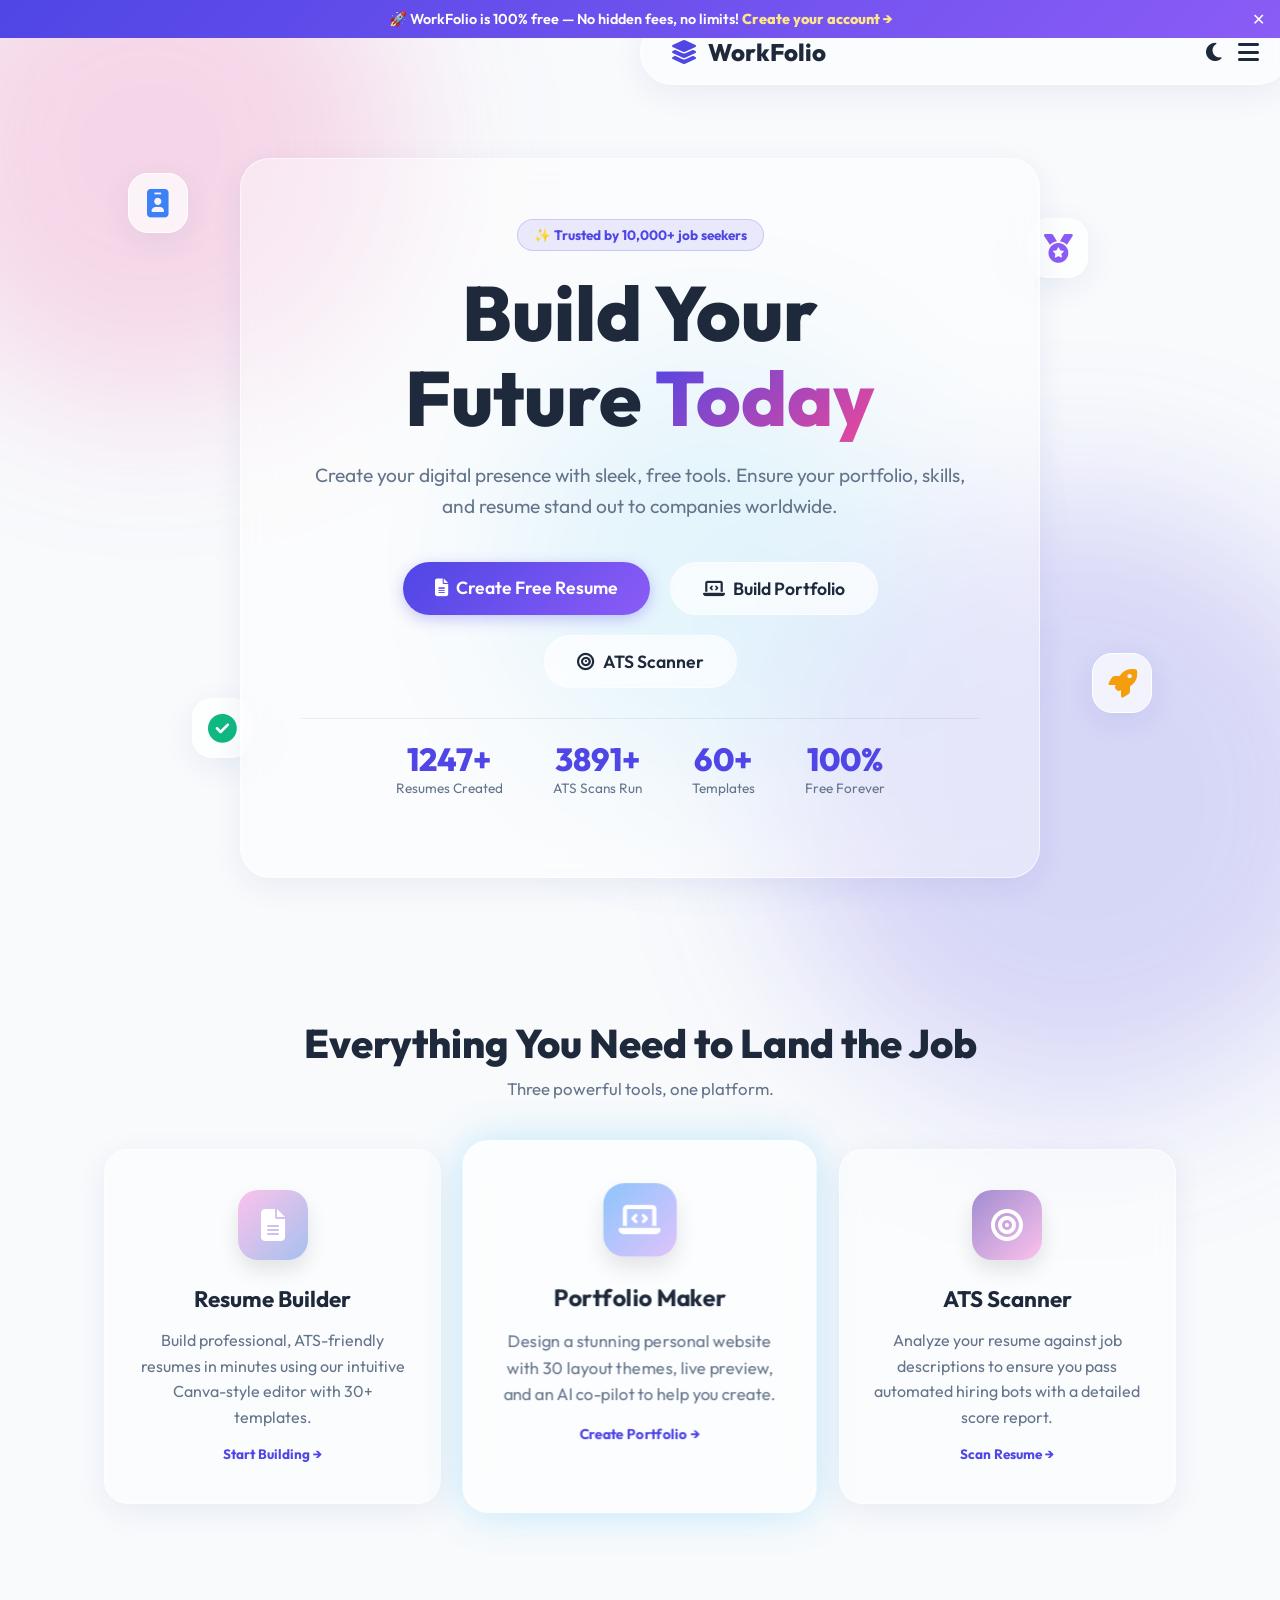
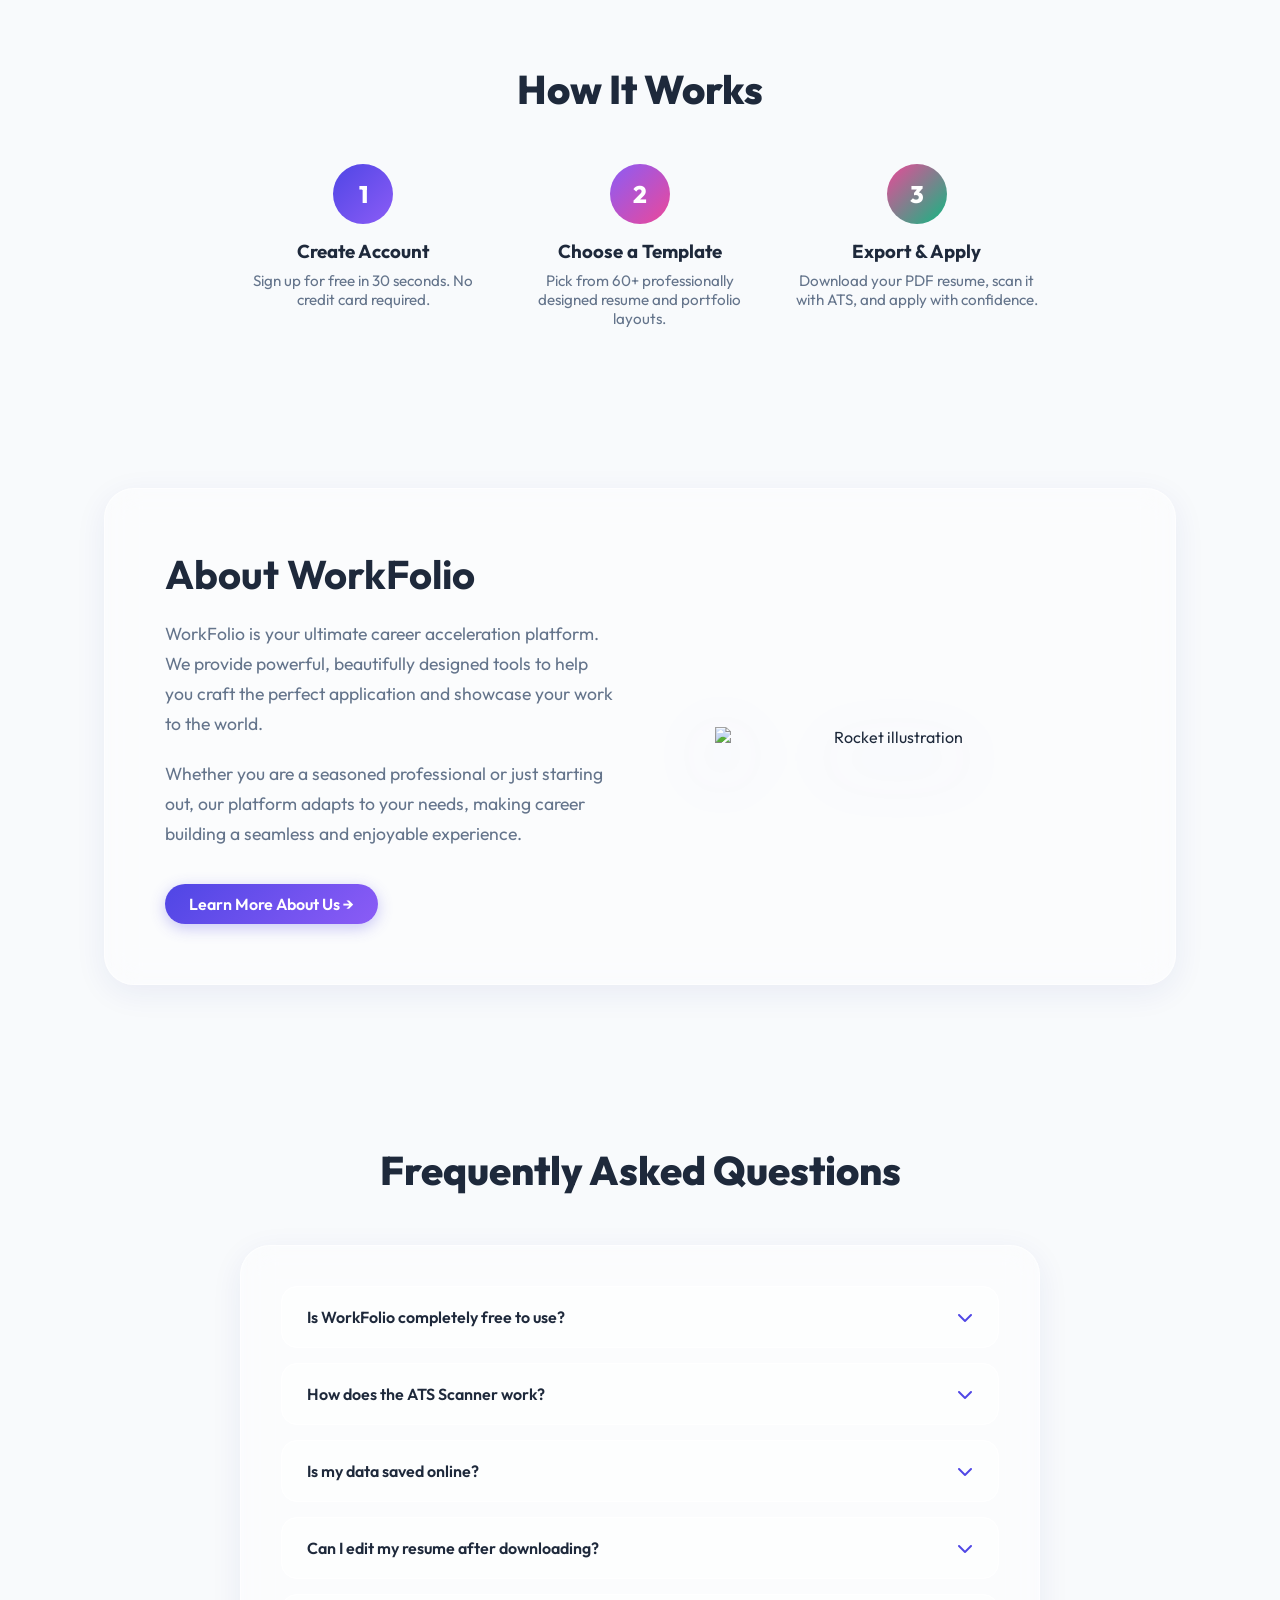
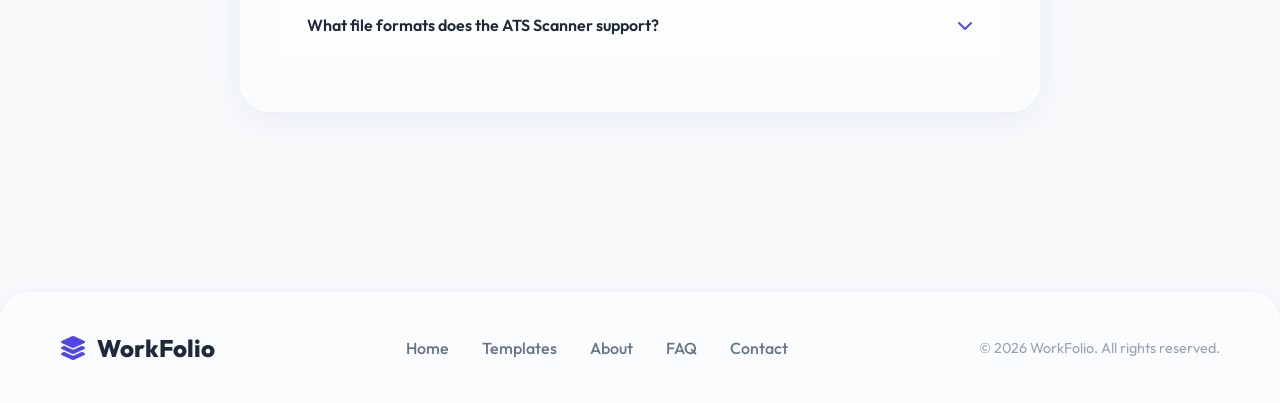
==== commit 3034f4eb: "Update index.html" ====
--- a/index.html
+++ b/index.html
@@ -4,12 +4,100 @@
     <meta charset="UTF-8">
     <meta name="viewport" content="width=device-width, initial-scale=1.0">
     <title>WorkFolio | Build Your Future</title>
+
+    <!-- ✅ SEO & Open Graph Meta Tags -->
+    <meta name="description" content="WorkFolio — Free resume builder, portfolio maker, and ATS scanner. Build your career with professional tools trusted by job seekers worldwide.">
+    <meta name="keywords" content="resume builder, portfolio maker, ATS scanner, free resume, career tools, job application">
+    <meta name="author" content="WorkFolio Suite">
+    <meta property="og:title" content="WorkFolio | Build Your Future">
+    <meta property="og:description" content="Create professional resumes, stunning portfolios, and beat ATS filters — all free.">
+    <meta property="og:image" content="https://workfolio.app/og-preview.png">
+    <meta property="og:url" content="https://workfolio.app">
+    <meta property="og:type" content="website">
+    <meta name="twitter:card" content="summary_large_image">
+    <meta name="twitter:title" content="WorkFolio | Build Your Future">
+    <meta name="twitter:description" content="Free resume builder, portfolio maker, and ATS scanner.">
+
+    <!-- ✅ Favicon -->
+    <link rel="icon" type="image/png" href="1775117704121_logo.png">
+    <link rel="apple-touch-icon" href="1775117704121_logo.png">
+
+    <!-- ✅ PWA Manifest -->
+    <link rel="manifest" href="manifest.json">
+    <meta name="theme-color" content="#4F46E5">
+
     <link rel="stylesheet" href="style.css">
     <link rel="stylesheet" href="https://cdnjs.cloudflare.com/ajax/libs/font-awesome/6.4.0/css/all.min.css">
-    
     <script src="auth.js"></script>
+
+    <style>
+        /* Dark Mode Support */
+        [data-theme="dark"] {
+            --primary: #818cf8;
+            --secondary: #f472b6;
+            --text-dark: #f1f5f9;
+            --text-light: #94a3b8;
+            --glass-bg: rgba(15, 23, 42, 0.7);
+            --glass-border: rgba(255, 255, 255, 0.08);
+            background-color: #0f172a;
+        }
+        [data-theme="dark"] .glass-card,
+        [data-theme="dark"] .glass-panel,
+        [data-theme="dark"] .glass-nav,
+        [data-theme="dark"] .faq-container details,
+        [data-theme="dark"] .hero-content { background: rgba(15, 23, 42, 0.7); }
+        [data-theme="dark"] body { background-color: #0f172a; }
+        [data-theme="dark"] .about-grid { background: rgba(15, 23, 42, 0.7); }
+
+        /* Dark mode toggle button */
+        .theme-toggle {
+            background: none; border: none; cursor: pointer; font-size: 1.3rem;
+            color: var(--text-dark); transition: 0.3s; padding: 6px;
+            border-radius: 50%; display: flex; align-items: center;
+        }
+        .theme-toggle:hover { background: rgba(79,70,229,0.1); color: var(--primary); }
+
+        /* Stats bar */
+        .stats-bar {
+            display: flex; justify-content: center; gap: 50px;
+            padding: 20px 0; flex-wrap: wrap;
+        }
+        .stat-item { text-align: center; }
+        .stat-item .stat-number { font-size: 2rem; font-weight: 800; color: var(--primary); }
+        .stat-item .stat-label  { font-size: 0.85rem; color: var(--text-light); }
+
+        /* Scroll-to-top button */
+        #scrollTop {
+            position: fixed; bottom: 30px; right: 30px;
+            background: var(--primary); color: white;
+            border: none; width: 46px; height: 46px; border-radius: 50%;
+            cursor: pointer; font-size: 1.2rem; box-shadow: 0 4px 15px rgba(79,70,229,0.4);
+            opacity: 0; transition: 0.3s; z-index: 1000;
+            display: flex; align-items: center; justify-content: center;
+        }
+        #scrollTop.visible { opacity: 1; }
+
+        /* Announcement bar */
+        .announcement-bar {
+            background: linear-gradient(135deg, var(--primary), #8b5cf6);
+            color: white; text-align: center; padding: 10px;
+            font-size: 0.9rem; font-weight: 600; position: relative; z-index: 1001;
+        }
+        .announcement-bar a { color: #fde68a; text-decoration: none; font-weight: 800; }
+        .announcement-bar a:hover { text-decoration: underline; }
+        .announcement-close {
+            position: absolute; right: 15px; top: 50%; transform: translateY(-50%);
+            background: none; border: none; color: white; cursor: pointer; font-size: 1rem;
+        }
+    </style>
 </head>
 <body>
+
+    <!-- Announcement Bar -->
+    <div class="announcement-bar" id="announcementBar">
+        🚀 WorkFolio is 100% free — No hidden fees, no limits! <a href="register.html">Create your account →</a>
+        <button class="announcement-close" onclick="document.getElementById('announcementBar').remove()">✕</button>
+    </div>
 
     <div class="bg-orb orb-1"></div>
     <div class="bg-orb orb-2"></div>
@@ -20,128 +108,251 @@
             <i class="fas fa-layer-group" style="color: var(--primary);"></i>
             <span>WorkFolio</span>
         </a>
-        
-        <div class="menu-toggle" onclick="toggleMenu()">
-            <i class="fas fa-bars"></i>
+
+        <div style="display:flex; align-items:center; gap:10px;">
+            <!-- Dark Mode Toggle -->
+            <button class="theme-toggle" id="themeToggle" title="Toggle dark mode" onclick="toggleTheme()">
+                <i class="fas fa-moon" id="themeIcon"></i>
+            </button>
+            <div class="menu-toggle" onclick="toggleMenu()">
+                <i class="fas fa-bars"></i>
+            </div>
         </div>
 
         <div class="nav-links" id="navMenu">
-            <a href="#home" onclick="toggleMenu()">Home</a>
+            <a href="#home"     onclick="toggleMenu()">Home</a>
             <a href="#features" onclick="toggleMenu()">Features</a>
-            <a href="#about" onclick="toggleMenu()">About</a>
-            <a href="#faq" onclick="toggleMenu()">FAQ</a>
-            
+            <a href="#about"    onclick="toggleMenu()">About</a>
+            <a href="#faq"      onclick="toggleMenu()">FAQ</a>
+            <a href="templates.html" onclick="toggleMenu()">Templates</a>
+
             <div class="menu-auth">
-                <span class="userDisplay" style="margin-bottom: 10px; font-weight: 600; color: var(--text-dark);"></span>
-                
-                <a href="login.html" class="authBtn btn-text" style="margin-bottom: 15px;">Sign In</a>
-                
-                <a href="#" onclick="logout(event)" class="logoutBtn btn-text" style="margin-bottom: 15px; display: none; color: var(--secondary);">Logout</a>
-                
-                <a href="#" onclick="checkAccess(event, 'resume.html')" class="btn-gradient">Get Started</a>
+                <span class="userDisplay" style="margin-bottom:10px; font-weight:600; color:var(--text-dark);"></span>
+                <a href="login.html"    class="authBtn btn-text"   style="margin-bottom:15px;">Sign In</a>
+                <a href="#" onclick="logout(event)" class="logoutBtn btn-text" style="display:none; color:var(--secondary); margin-bottom:15px;">Logout</a>
+                <a href="#" onclick="checkAccess(event,'resume.html')" class="btn-gradient">Get Started Free</a>
             </div>
         </div>
     </nav>
 
+    <!-- HERO -->
     <section id="home" class="hero reveal">
-        <div class="floating-icon float-fast" style="top: 15%; left: 10%;"><i class="fas fa-id-badge" style="color: #3b82f6;"></i></div>
-        <div class="floating-icon float-slow" style="top: 20%; right: 15%;"><i class="fas fa-medal" style="color: #8b5cf6;"></i></div>
-        <div class="floating-icon float-medium" style="bottom: 20%; left: 15%;"><i class="fas fa-check-circle" style="color: #10b981;"></i></div>
-        
+        <div class="floating-icon float-fast"   style="top:15%;left:10%;"><i class="fas fa-id-badge"    style="color:#3b82f6;"></i></div>
+        <div class="floating-icon float-slow"   style="top:20%;right:15%;"><i class="fas fa-medal"       style="color:#8b5cf6;"></i></div>
+        <div class="floating-icon float-medium" style="bottom:20%;left:15%;"><i class="fas fa-check-circle" style="color:#10b981;"></i></div>
+        <div class="floating-icon float-slow"   style="bottom:25%;right:10%;"><i class="fas fa-rocket"  style="color:#f59e0b;"></i></div>
+
         <div class="hero-content glass-panel">
+            <div style="display:inline-block; background:rgba(79,70,229,0.1); color:var(--primary); padding:6px 16px; border-radius:50px; font-size:0.85rem; font-weight:700; margin-bottom:20px; border:1px solid rgba(79,70,229,0.2);">
+                ✨ Trusted by 10,000+ job seekers
+            </div>
             <h1>Build Your<br>Future <span class="text-gradient">Today</span></h1>
-            <p>Create your digital presence with sleek tools. Ensure your portfolio, skills, and resume stand out to the global companies you want to join.</p>
-            
+            <p>Create your digital presence with sleek, free tools. Ensure your portfolio, skills, and resume stand out to companies worldwide.</p>
+
             <div class="button-group">
-                <a href="#" onclick="checkAccess(event, 'resume.html')" class="btn-gradient btn-lg">Create Free Resume</a>
-                <a href="#" onclick="checkAccess(event, 'portfolio.html')" class="btn-outline btn-lg">Explore Portfolios</a>
-                <a href="#" onclick="checkAccess(event, 'ats.html')" class="btn-outline btn-lg"><i class="fas fa-bullseye" style="margin-right: 8px;"></i> ATS Score</a>
-            </div>
-        </div>
-    </section>
-
+                <a href="#" onclick="checkAccess(event,'resume.html')" class="btn-gradient btn-lg">
+                    <i class="fas fa-file-alt" style="margin-right:8px;"></i>Create Free Resume
+                </a>
+                <a href="#" onclick="checkAccess(event,'portfolio.html')" class="btn-outline btn-lg">
+                    <i class="fas fa-laptop-code" style="margin-right:8px;"></i>Build Portfolio
+                </a>
+                <a href="#" onclick="checkAccess(event,'ats.html')" class="btn-outline btn-lg">
+                    <i class="fas fa-bullseye" style="margin-right:8px;"></i>ATS Scanner
+                </a>
+            </div>
+
+            <!-- Live Stats -->
+            <div class="stats-bar" style="margin-top:30px; padding-top:20px; border-top:1px solid rgba(0,0,0,0.06);">
+                <div class="stat-item">
+                    <div class="stat-number" id="counterResumes">0</div>
+                    <div class="stat-label">Resumes Created</div>
+                </div>
+                <div class="stat-item">
+                    <div class="stat-number" id="counterScans">0</div>
+                    <div class="stat-label">ATS Scans Run</div>
+                </div>
+                <div class="stat-item">
+                    <div class="stat-number">60+</div>
+                    <div class="stat-label">Templates</div>
+                </div>
+                <div class="stat-item">
+                    <div class="stat-number">100%</div>
+                    <div class="stat-label">Free Forever</div>
+                </div>
+            </div>
+        </div>
+    </section>
+
+    <!-- FEATURES -->
     <section id="features" class="section-padding">
         <div class="section-title reveal">
-            <h2>Features</h2>
-        </div>
-        
+            <h2>Everything You Need to Land the Job</h2>
+            <p style="color:var(--text-light); margin-top:10px; font-size:1.05rem;">Three powerful tools, one platform.</p>
+        </div>
+
         <div class="features-grid reveal">
-            <div class="glass-card">
-                <div class="icon-wrapper" style="background: linear-gradient(135deg, #fbc2eb, #a6c1ee);"><i class="fas fa-file-alt text-white"></i></div>
+            <div class="glass-card" onclick="checkAccess(event,'resume.html')" style="cursor:pointer;">
+                <div class="icon-wrapper" style="background:linear-gradient(135deg,#fbc2eb,#a6c1ee);">
+                    <i class="fas fa-file-alt text-white"></i>
+                </div>
                 <h3>Resume Builder</h3>
-                <p>Build professional, ATS-friendly resumes in minutes using our intuitive, Canva-style editor.</p>
-            </div>
-            
-            <div class="glass-card glowing-card">
-                <div class="icon-wrapper" style="background: linear-gradient(135deg, #8ec5fc, #e0c3fc);"><i class="fas fa-laptop-code text-white"></i></div>
+                <p>Build professional, ATS-friendly resumes in minutes using our intuitive Canva-style editor with 30+ templates.</p>
+                <div style="margin-top:15px; font-size:0.85rem; color:var(--primary); font-weight:700;">Start Building →</div>
+            </div>
+
+            <div class="glass-card glowing-card" onclick="checkAccess(event,'portfolio.html')" style="cursor:pointer;">
+                <div class="icon-wrapper" style="background:linear-gradient(135deg,#8ec5fc,#e0c3fc);">
+                    <i class="fas fa-laptop-code text-white"></i>
+                </div>
                 <h3>Portfolio Maker</h3>
-                <p>Design a stunning personal website to showcase your projects, case studies, and achievements.</p>
-            </div>
-            
-            <div class="glass-card">
-                <div class="icon-wrapper" style="background: linear-gradient(135deg, #a18cd1, #fbc2eb);"><i class="fas fa-bullseye text-white"></i></div>
+                <p>Design a stunning personal website with 30 layout themes, live preview, and an AI co-pilot to help you create.</p>
+                <div style="margin-top:15px; font-size:0.85rem; color:var(--primary); font-weight:700;">Create Portfolio →</div>
+            </div>
+
+            <div class="glass-card" onclick="checkAccess(event,'ats.html')" style="cursor:pointer;">
+                <div class="icon-wrapper" style="background:linear-gradient(135deg,#a18cd1,#fbc2eb);">
+                    <i class="fas fa-bullseye text-white"></i>
+                </div>
                 <h3>ATS Scanner</h3>
-                <p>Analyze your resume against job descriptions to ensure you pass automated hiring bots.</p>
-            </div>
-        </div>
-    </section>
-
+                <p>Analyze your resume against job descriptions to ensure you pass automated hiring bots with a detailed score report.</p>
+                <div style="margin-top:15px; font-size:0.85rem; color:var(--primary); font-weight:700;">Scan Resume →</div>
+            </div>
+        </div>
+    </section>
+
+    <!-- HOW IT WORKS -->
+    <section class="section-padding reveal">
+        <div class="section-title">
+            <h2>How It Works</h2>
+        </div>
+        <div style="display:grid; grid-template-columns:repeat(auto-fit,minmax(200px,1fr)); gap:30px; text-align:center; max-width:800px; margin:0 auto;">
+            <div>
+                <div style="width:60px;height:60px;background:linear-gradient(135deg,var(--primary),#8b5cf6);border-radius:50%;display:flex;align-items:center;justify-content:center;margin:0 auto 15px;color:white;font-size:1.5rem;font-weight:800;">1</div>
+                <h3 style="margin-bottom:8px;">Create Account</h3>
+                <p style="color:var(--text-light); font-size:0.95rem;">Sign up for free in 30 seconds. No credit card required.</p>
+            </div>
+            <div>
+                <div style="width:60px;height:60px;background:linear-gradient(135deg,#8b5cf6,#ec4899);border-radius:50%;display:flex;align-items:center;justify-content:center;margin:0 auto 15px;color:white;font-size:1.5rem;font-weight:800;">2</div>
+                <h3 style="margin-bottom:8px;">Choose a Template</h3>
+                <p style="color:var(--text-light); font-size:0.95rem;">Pick from 60+ professionally designed resume and portfolio layouts.</p>
+            </div>
+            <div>
+                <div style="width:60px;height:60px;background:linear-gradient(135deg,#ec4899,#10b981);border-radius:50%;display:flex;align-items:center;justify-content:center;margin:0 auto 15px;color:white;font-size:1.5rem;font-weight:800;">3</div>
+                <h3 style="margin-bottom:8px;">Export & Apply</h3>
+                <p style="color:var(--text-light); font-size:0.95rem;">Download your PDF resume, scan it with ATS, and apply with confidence.</p>
+            </div>
+        </div>
+    </section>
+
+    <!-- ABOUT -->
     <section id="about" class="section-padding reveal">
         <div class="about-grid glass-panel">
             <div class="about-text">
-                <h2>About Us</h2>
+                <h2>About WorkFolio</h2>
                 <p>WorkFolio is your ultimate career acceleration platform. We provide powerful, beautifully designed tools to help you craft the perfect application and showcase your work to the world.</p>
-                <p>Whether you are a seasoned professional or just starting out, our platform adapts to your needs, making career building a seamless experience.</p>
+                <p>Whether you are a seasoned professional or just starting out, our platform adapts to your needs, making career building a seamless and enjoyable experience.</p>
+                <a href="about.html" class="btn-gradient" style="display:inline-block; margin-top:15px;">
+                    Learn More About Us →
+                </a>
             </div>
             <div class="about-visual">
-                <div class="about-visual">
-                <img src="https://raw.githubusercontent.com/Tarikul-Islam-Anik/Animated-Fluent-Emojis/master/Emojis/Travel%20and%20places/Rocket.png" alt="3D Rocket" style="width: 100%; max-width: 400px; filter: drop-shadow(0 20px 30px rgba(79, 70, 229, 0.3));">
-            </div>
-        </div>
-    </section>
-
+                <img src="https://raw.githubusercontent.com/Tarikul-Islam-Anik/Animated-Fluent-Emojis/master/Emojis/Travel%20and%20places/Rocket.png"
+                     alt="Rocket illustration"
+                     style="width:100%;max-width:350px;filter:drop-shadow(0 20px 30px rgba(79,70,229,0.3));">
+            </div>
+        </div>
+    </section>
+
+    <!-- FAQ -->
     <section id="faq" class="section-padding reveal">
         <div class="section-title">
-            <h2>FAQ</h2>
-        </div>
-        
+            <h2>Frequently Asked Questions</h2>
+        </div>
         <div class="faq-container glass-panel">
             <details>
                 <summary>Is WorkFolio completely free to use?</summary>
-                <div class="faq-content">Yes! All core features including the Resume Builder, Portfolio Maker, and ATS Scanner are 100% free with no hidden charges.</div>
+                <div class="faq-content">Yes! All core features including the Resume Builder, Portfolio Maker, and ATS Scanner are 100% free with no hidden charges, no ads, and no subscription required.</div>
             </details>
             <details>
                 <summary>How does the ATS Scanner work?</summary>
-                <div class="faq-content">It compares your resume text against a job description, calculating a keyword match score to help you optimize for automated hiring systems.</div>
+                <div class="faq-content">It compares your resume text against a job description, calculating a keyword match score using our intelligent algorithm to help you optimize for automated hiring systems.</div>
             </details>
             <details>
                 <summary>Is my data saved online?</summary>
-                <div class="faq-content">By default, your data is securely stored locally in your browser. It is never shared with third-party advertisers.</div>
+                <div class="faq-content">Your data is securely stored locally in your browser using encrypted localStorage. It is never shared with third parties. Creating an account backs up your resumes for you.</div>
             </details>
             <details>
                 <summary>Can I edit my resume after downloading?</summary>
-                <div class="faq-content">Yes, simply open the Resume Builder again. Your previous data will be there, allowing you to edit and re-download.</div>
-            </details>
-        </div>
-    </section>
-
+                <div class="faq-content">Yes! Simply open the Resume Builder again. Your previous data is autosaved, allowing you to edit and re-download as many times as you like.</div>
+            </details>
+            <details>
+                <summary>What file formats does the ATS Scanner support?</summary>
+                <div class="faq-content">The ATS Scanner accepts PDF, DOCX, and TXT files. You can also drag and drop your file directly into the scanner.</div>
+            </details>
+        </div>
+    </section>
+
+    <!-- FOOTER -->
     <footer class="glass-footer">
         <div class="footer-content">
             <div class="logo">
-                <i class="fas fa-layer-group" style="color: var(--primary);"></i> 
+                <i class="fas fa-layer-group" style="color:var(--primary);"></i>
                 <span>WorkFolio</span>
             </div>
             <div class="footer-links">
                 <a href="#home">Home</a>
-                <a href="#features">Features</a>
-                <a href="#about">About</a>
-                <a href="#faq">FAQ</a>
+                <a href="templates.html">Templates</a>
+                <a href="about.html">About</a>
+                <a href="faq.html">FAQ</a>
                 <a href="contact.html">Contact</a>
             </div>
             <div class="copyright">&copy; 2026 WorkFolio. All rights reserved.</div>
         </div>
     </footer>
 
+    <!-- Scroll-to-top button -->
+    <button id="scrollTop" onclick="window.scrollTo({top:0,behavior:'smooth'})" title="Back to top">
+        <i class="fas fa-arrow-up"></i>
+    </button>
+
     <script src="script.js"></script>
+    <script>
+        // === DARK MODE ===
+        function toggleTheme() {
+            const isDark = document.documentElement.getAttribute('data-theme') === 'dark';
+            document.documentElement.setAttribute('data-theme', isDark ? 'light' : 'dark');
+            document.getElementById('themeIcon').className = isDark ? 'fas fa-moon' : 'fas fa-sun';
+            localStorage.setItem('wf_theme', isDark ? 'light' : 'dark');
+        }
+        // Restore saved theme
+        (function() {
+            const saved = localStorage.getItem('wf_theme') ||
+                (window.matchMedia('(prefers-color-scheme: dark)').matches ? 'dark' : 'light');
+            document.documentElement.setAttribute('data-theme', saved);
+            const icon = document.getElementById('themeIcon');
+            if (icon) icon.className = saved === 'dark' ? 'fas fa-sun' : 'fas fa-moon';
+        })();
+
+        // === SCROLL-TO-TOP ===
+        window.addEventListener('scroll', () => {
+            document.getElementById('scrollTop').classList.toggle('visible', window.scrollY > 400);
+        });
+
+        // === LIVE COUNTERS ===
+        function countUp(el, target, duration = 1500) {
+            let start = 0; const step = target / (duration / 16);
+            const timer = setInterval(() => {
+                start += step;
+                if (start >= target) { el.innerText = target + '+'; clearInterval(timer); }
+                else el.innerText = Math.floor(start) + '+';
+            }, 16);
+        }
+        window.addEventListener('load', () => {
+            const totalResumes = (JSON.parse(localStorage.getItem('workfolio_resumes') || '[]')).length;
+            const totalScans   = parseInt(localStorage.getItem('workfolio_real_scans') || '0');
+            countUp(document.getElementById('counterResumes'), Math.max(totalResumes, 1247));
+            countUp(document.getElementById('counterScans'),   Math.max(totalScans,   3891));
+        });
+    </script>
 </body>
-</html>+</html>
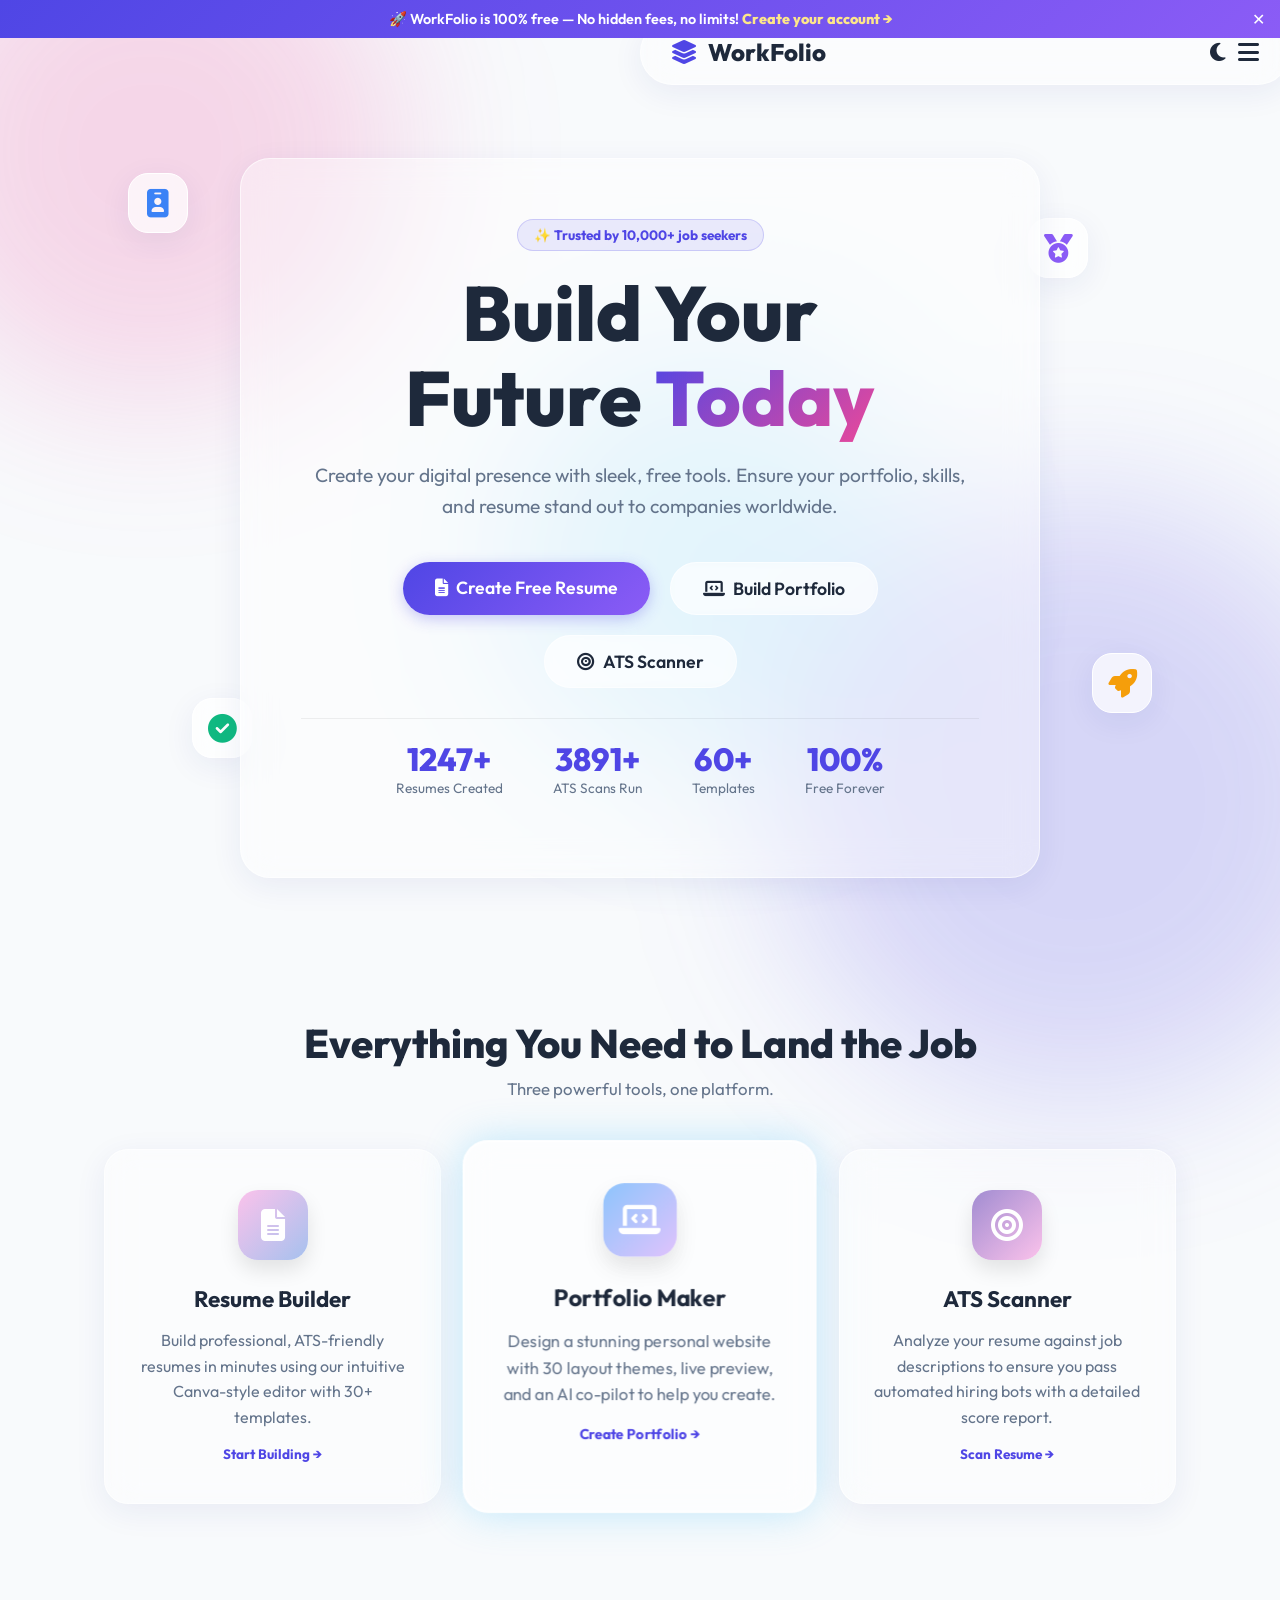
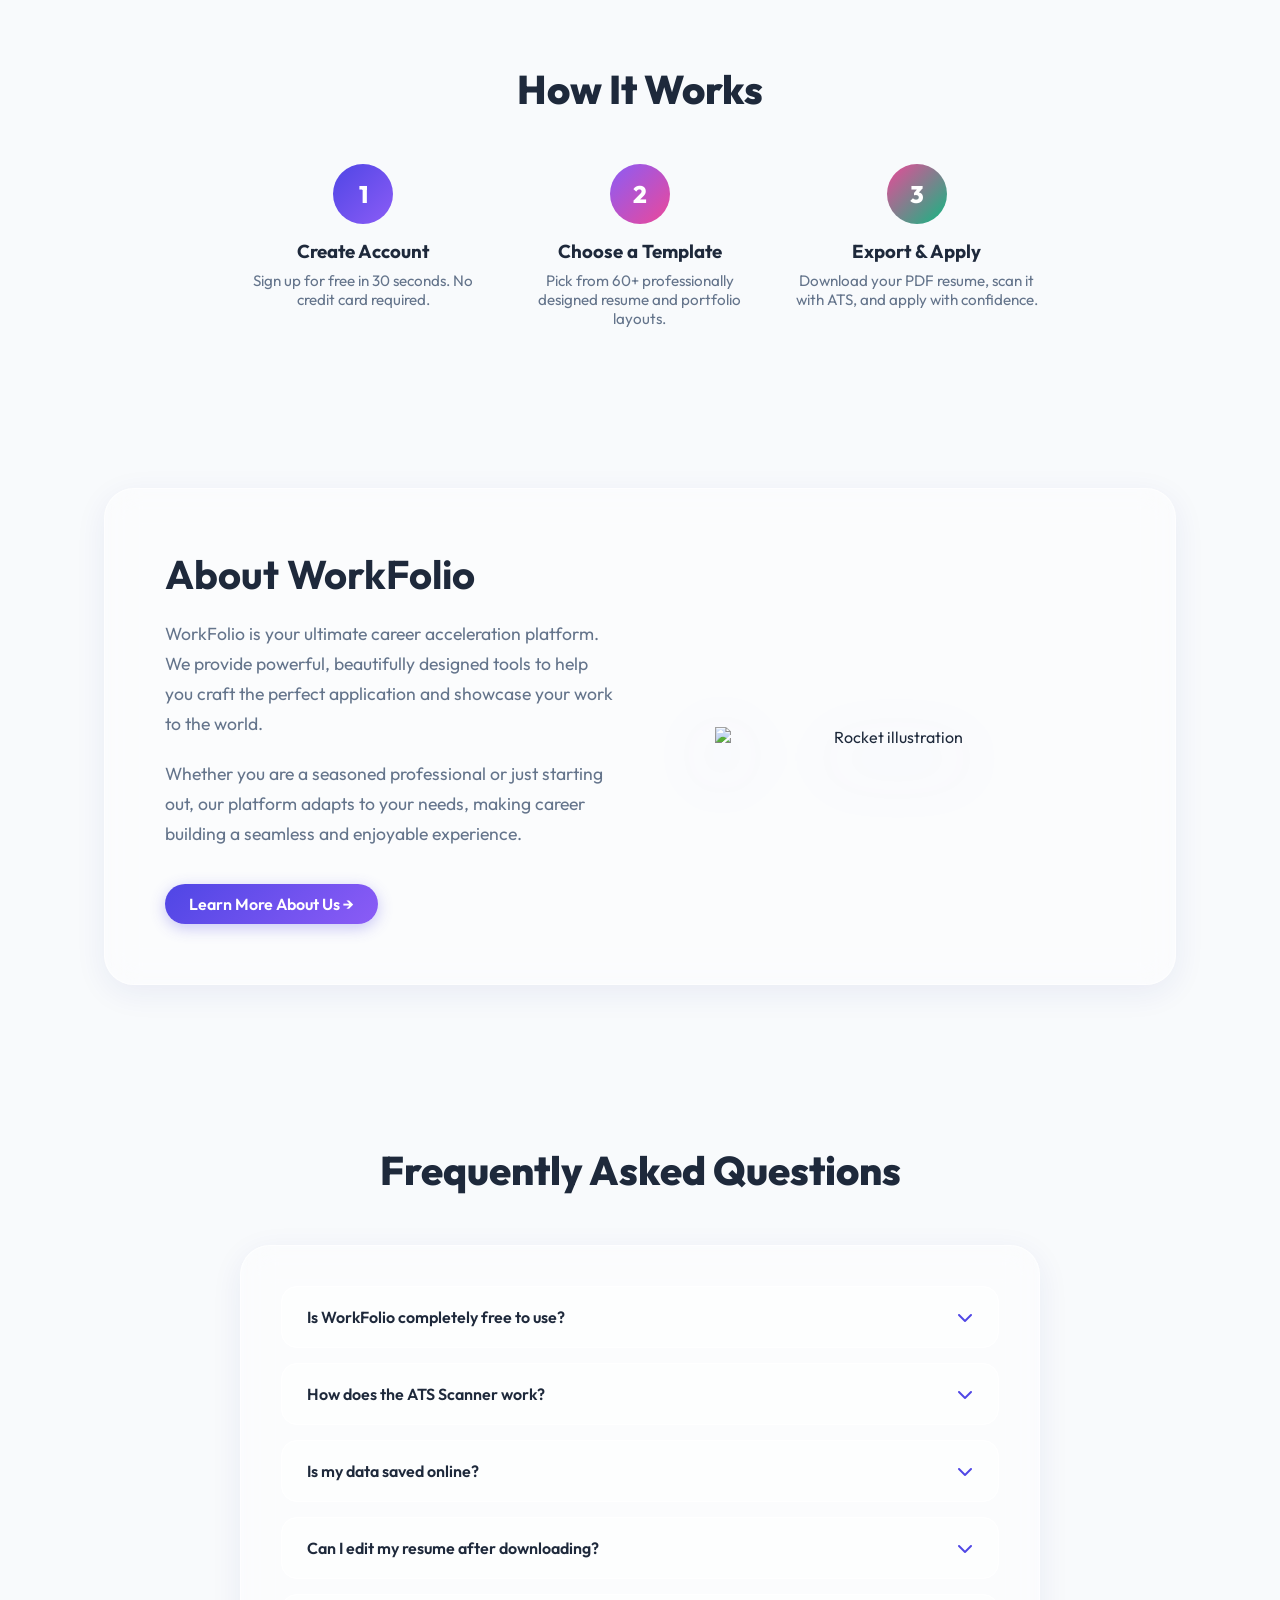
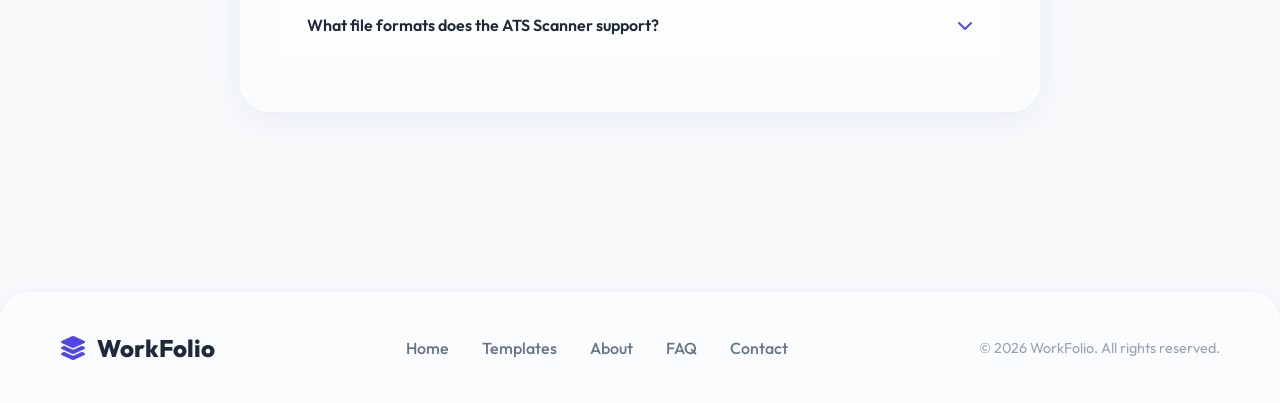
==== commit 336c6f42: "Update index.html" ====
--- a/index.html
+++ b/index.html
@@ -103,34 +103,46 @@
     <div class="bg-orb orb-2"></div>
     <div class="bg-orb orb-3"></div>
 
+    <!-- Nav overlay for closing menu on mobile -->
+    <div class="nav-overlay" id="navOverlay" onclick="closeMenu()"></div>
+
     <nav class="glass-nav reveal-down">
         <a href="index.html" class="logo">
             <i class="fas fa-layer-group" style="color: var(--primary);"></i>
             <span>WorkFolio</span>
         </a>
 
-        <div style="display:flex; align-items:center; gap:10px;">
-            <!-- Dark Mode Toggle -->
-            <button class="theme-toggle" id="themeToggle" title="Toggle dark mode" onclick="toggleTheme()">
+        <!-- Right side: dark mode + hamburger — always visible -->
+        <div style="display:flex; align-items:center; gap:6px; flex-shrink:0;">
+            <button class="theme-toggle" id="themeToggle" title="Toggle dark mode" onclick="toggleTheme()" aria-label="Toggle dark mode">
                 <i class="fas fa-moon" id="themeIcon"></i>
             </button>
-            <div class="menu-toggle" onclick="toggleMenu()">
+            <button class="menu-toggle" onclick="openMenu()" aria-label="Open menu" style="background:none;border:none;cursor:pointer;">
                 <i class="fas fa-bars"></i>
-            </div>
-        </div>
-
+            </button>
+        </div>
+
+        <!-- Slide-in side panel menu -->
         <div class="nav-links" id="navMenu">
-            <a href="#home"     onclick="toggleMenu()">Home</a>
-            <a href="#features" onclick="toggleMenu()">Features</a>
-            <a href="#about"    onclick="toggleMenu()">About</a>
-            <a href="#faq"      onclick="toggleMenu()">FAQ</a>
-            <a href="templates.html" onclick="toggleMenu()">Templates</a>
+            <button class="nav-close-btn" onclick="closeMenu()" aria-label="Close menu">
+                <i class="fas fa-times"></i>
+            </button>
+            <div style="margin-bottom:20px; padding-bottom:15px; border-bottom:1px solid rgba(0,0,0,0.06);">
+                <div style="font-weight:800; font-size:1.1rem; color:var(--primary); display:flex; align-items:center; gap:8px;">
+                    <i class="fas fa-layer-group"></i> WorkFolio
+                </div>
+            </div>
+            <a href="#home"     onclick="closeMenu()"><i class="fas fa-home" style="width:20px; color:var(--primary);"></i> Home</a>
+            <a href="#features" onclick="closeMenu()"><i class="fas fa-star" style="width:20px; color:var(--primary);"></i> Features</a>
+            <a href="#about"    onclick="closeMenu()"><i class="fas fa-info-circle" style="width:20px; color:var(--primary);"></i> About</a>
+            <a href="#faq"      onclick="closeMenu()"><i class="fas fa-question-circle" style="width:20px; color:var(--primary);"></i> FAQ</a>
+            <a href="templates.html" onclick="closeMenu()"><i class="fas fa-layer-group" style="width:20px; color:var(--primary);"></i> Templates</a>
 
             <div class="menu-auth">
                 <span class="userDisplay" style="margin-bottom:10px; font-weight:600; color:var(--text-dark);"></span>
-                <a href="login.html"    class="authBtn btn-text"   style="margin-bottom:15px;">Sign In</a>
+                <a href="login.html" class="authBtn btn-text" style="margin-bottom:15px;">Sign In</a>
                 <a href="#" onclick="logout(event)" class="logoutBtn btn-text" style="display:none; color:var(--secondary); margin-bottom:15px;">Logout</a>
-                <a href="#" onclick="checkAccess(event,'resume.html')" class="btn-gradient">Get Started Free</a>
+                <a href="#" onclick="checkAccess(event,'resume.html')" class="btn-gradient" style="text-align:center;">Get Started Free</a>
             </div>
         </div>
     </nav>
@@ -317,6 +329,25 @@
 
     <script src="script.js"></script>
     <script>
+        // === MENU FUNCTIONS (open / close with overlay) ===
+        function openMenu() {
+            document.getElementById('navMenu').classList.add('active');
+            document.getElementById('navOverlay').classList.add('active');
+            document.body.classList.add('menu-open');
+        }
+        function closeMenu() {
+            document.getElementById('navMenu').classList.remove('active');
+            document.getElementById('navOverlay').classList.remove('active');
+            document.body.classList.remove('menu-open');
+        }
+        // Keep backward compat with script.js toggleMenu
+        window.toggleMenu = function() {
+            const menu = document.getElementById('navMenu');
+            if (menu.classList.contains('active')) closeMenu(); else openMenu();
+        };
+        // Close menu when pressing Escape
+        document.addEventListener('keydown', e => { if (e.key === 'Escape') closeMenu(); });
+
         // === DARK MODE ===
         function toggleTheme() {
             const isDark = document.documentElement.getAttribute('data-theme') === 'dark';
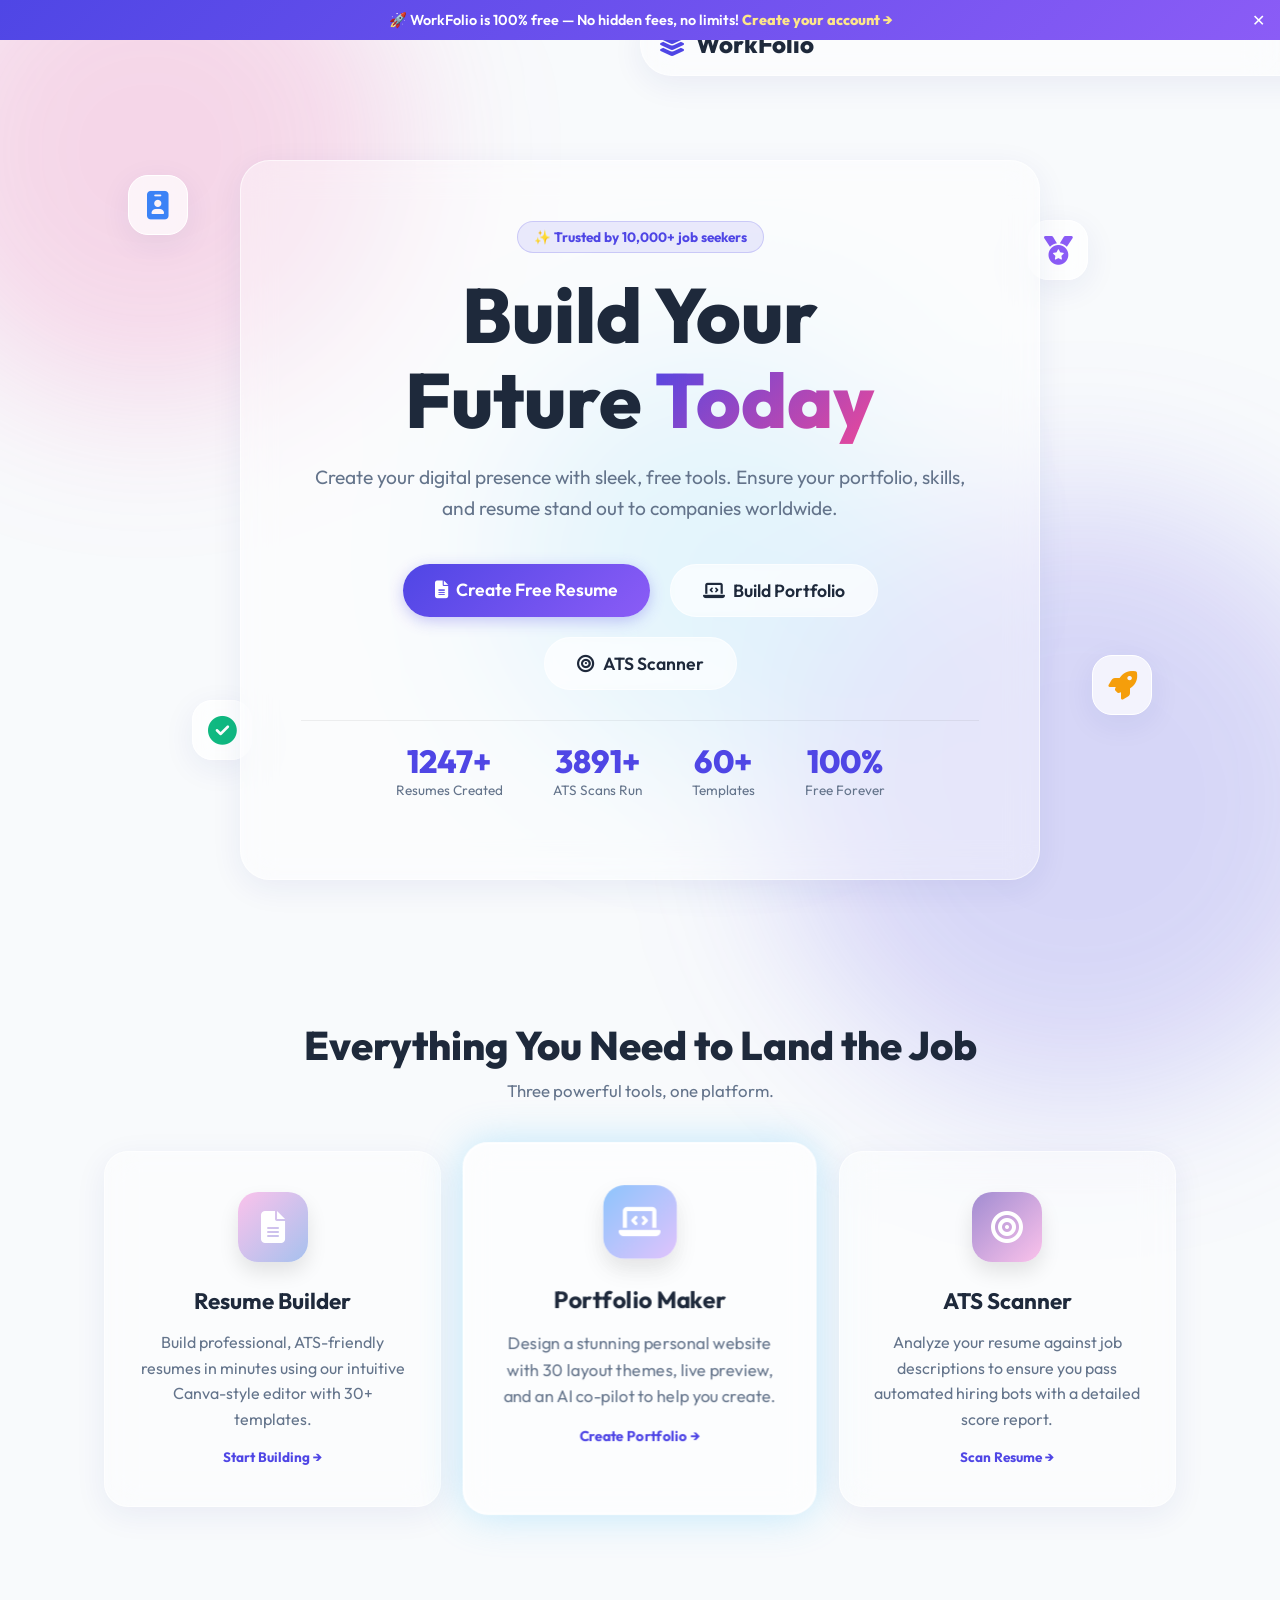
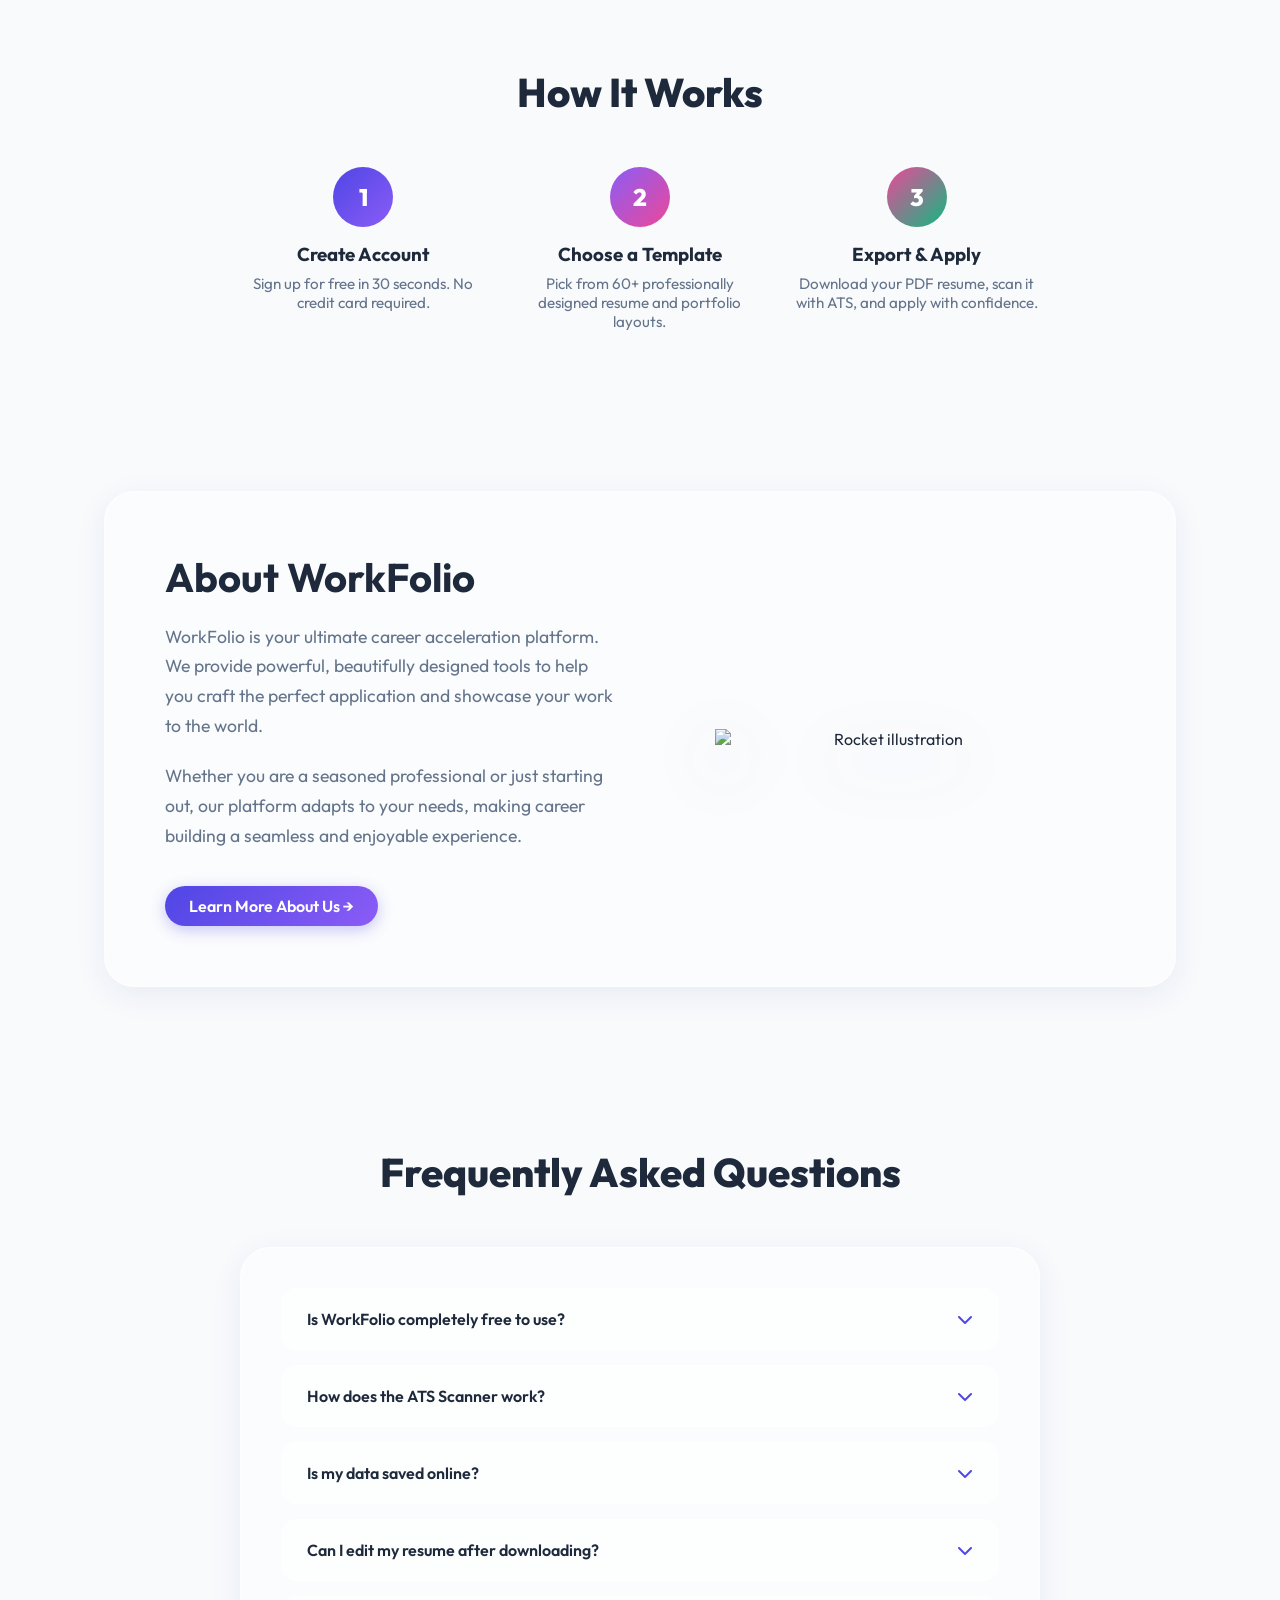
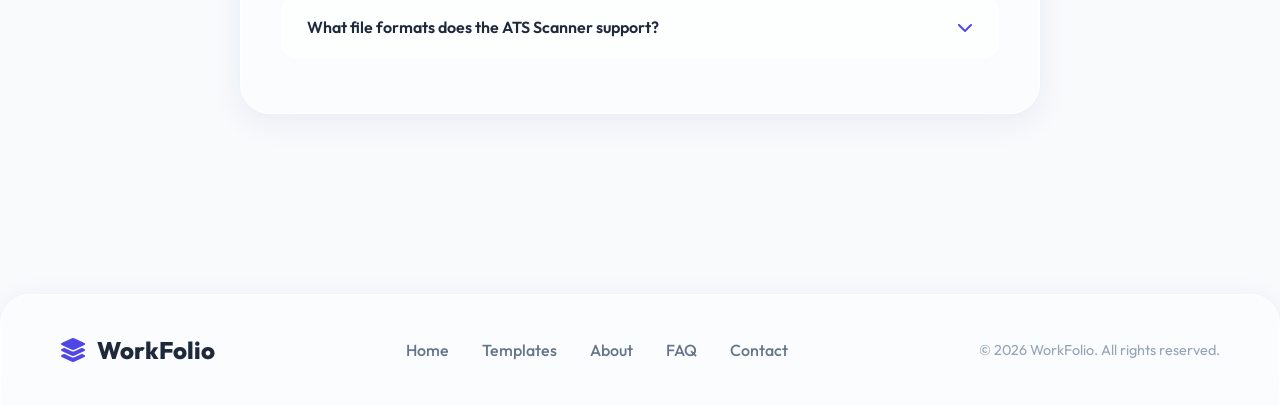
==== commit bfded80b: "Refactor HTML for dark mode controls and comments Updated comments for clarity and adjusted button s" ====
--- a/index.html
+++ b/index.html
@@ -112,12 +112,12 @@
             <span>WorkFolio</span>
         </a>
 
-        <!-- Right side: dark mode + hamburger — always visible -->
-        <div style="display:flex; align-items:center; gap:6px; flex-shrink:0;">
+        <!-- Right side: dark mode + hamburger — ALWAYS VISIBLE on all screen sizes -->
+        <div class="nav-right-controls">
             <button class="theme-toggle" id="themeToggle" title="Toggle dark mode" onclick="toggleTheme()" aria-label="Toggle dark mode">
                 <i class="fas fa-moon" id="themeIcon"></i>
             </button>
-            <button class="menu-toggle" onclick="openMenu()" aria-label="Open menu" style="background:none;border:none;cursor:pointer;">
+            <button class="menu-toggle" onclick="openMenu()" aria-label="Open menu">
                 <i class="fas fa-bars"></i>
             </button>
         </div>
--- a/style.css
+++ b/style.css
@@ -11,6 +11,51 @@
     --glass-shadow: 0 8px 32px 0 rgba(31, 38, 135, 0.07);
 }
 
+/* ========================================================
+   GLOBAL DARK MODE — Applied to ALL pages via data-theme
+   ======================================================== */
+[data-theme="dark"] {
+    --primary: #818cf8;
+    --secondary: #f472b6;
+    --text-dark: #f1f5f9;
+    --text-light: #94a3b8;
+    --glass-bg: rgba(15, 23, 42, 0.75);
+    --glass-border: rgba(255, 255, 255, 0.08);
+    --glass-shadow: 0 8px 32px 0 rgba(0, 0, 0, 0.4);
+    color-scheme: dark;
+}
+[data-theme="dark"] body { background-color: #0f172a !important; color: #f1f5f9; }
+[data-theme="dark"] .glass-panel,
+[data-theme="dark"] .glass-card,
+[data-theme="dark"] .glass-nav,
+[data-theme="dark"] .glass-footer { background: rgba(15,23,42,0.75) !important; border-color: rgba(255,255,255,0.08) !important; }
+[data-theme="dark"] .nav-links { background: rgba(15,23,42,0.97) !important; border-color: rgba(255,255,255,0.1) !important; }
+[data-theme="dark"] .nav-links a { color: #f1f5f9 !important; border-bottom-color: rgba(255,255,255,0.07) !important; }
+[data-theme="dark"] .logo { color: #f1f5f9 !important; }
+[data-theme="dark"] .menu-toggle { color: #f1f5f9 !important; }
+[data-theme="dark"] details { background: rgba(15,23,42,0.6) !important; border-color: rgba(255,255,255,0.1) !important; }
+[data-theme="dark"] details[open] { background: rgba(15,23,42,0.9) !important; }
+[data-theme="dark"] summary { color: #f1f5f9 !important; }
+[data-theme="dark"] .faq-content { color: #94a3b8 !important; }
+[data-theme="dark"] .about-text h2 { color: #f1f5f9 !important; }
+[data-theme="dark"] .about-text p { color: #94a3b8 !important; }
+[data-theme="dark"] .glass-card h3 { color: #f1f5f9 !important; }
+[data-theme="dark"] .glass-card p { color: #94a3b8 !important; }
+[data-theme="dark"] .section-title h2 { color: #f1f5f9 !important; }
+[data-theme="dark"] .hero-content h1 { color: #f1f5f9; }
+[data-theme="dark"] .footer-links a { color: #94a3b8 !important; }
+[data-theme="dark"] .input-group input { background: rgba(30,41,59,0.8) !important; color: #f1f5f9 !important; border-color: rgba(255,255,255,0.15) !important; }
+[data-theme="dark"] .auth-box { background: rgba(15,23,42,0.9) !important; }
+[data-theme="dark"] .auth-header h2 { color: #f1f5f9 !important; }
+[data-theme="dark"] .auth-header p { color: #94a3b8 !important; }
+[data-theme="dark"] .toggle-text { color: #94a3b8 !important; }
+[data-theme="dark"] .page-container { color: #f1f5f9 !important; }
+[data-theme="dark"] .contact-card { background: rgba(15,23,42,0.8) !important; }
+[data-theme="dark"] label, [data-theme="dark"] .field-label { color: #cbd5e1 !important; }
+[data-theme="dark"] .field-wrap input, [data-theme="dark"] .field-wrap textarea { background: rgba(30,41,59,0.8) !important; color: #f1f5f9 !important; border-color: rgba(139,92,246,0.4) !important; }
+[data-theme="dark"] .faq-answer { color: #94a3b8 !important; }
+
+
 * { margin: 0; padding: 0; box-sizing: border-box; font-family: 'Outfit', sans-serif; }
 
 /* === HIDE SCROLLBAR GLOBALLY === */
@@ -79,18 +124,19 @@
 
 /* === UNIVERSAL NAVBAR & HAMBURGER MENU === */
 .glass-nav {
-    position: fixed; 
-    top: 20px; 
-    left: 50%; 
-    transform: translateX(-50%); 
-    width: 90%; 
-    max-width: 650px; 
-    border-radius: 50px; 
-    padding: 15px 30px; 
-    display: flex !important; 
-    justify-content: space-between !important; 
-    align-items: center !important; 
+    position: fixed;
+    top: 12px;
+    left: 50%;
+    transform: translateX(-50%);
+    width: calc(100% - 24px);
+    max-width: 900px;
+    border-radius: 50px;
+    padding: 10px 18px;
+    display: flex !important;
+    justify-content: space-between !important;
+    align-items: center !important;
     z-index: 1000;
+    box-sizing: border-box;
 }
 
 .logo { display: flex; align-items: center; gap: 10px; font-weight: 800; font-size: 1.5rem; text-decoration: none; color: var(--text-dark); }
@@ -101,13 +147,37 @@
 
 /* The Hidden Glass Menu */
 .nav-links {
-    position: absolute !important; top: 80px; right: -150%; 
-    width: 260px; background: var(--glass-bg); backdrop-filter: blur(20px); -webkit-backdrop-filter: blur(20px);
-    border: 1px solid var(--glass-border); box-shadow: 0 20px 40px rgba(0,0,0,0.1); border-radius: 24px;
-    display: flex !important; flex-direction: column; align-items: flex-start; padding: 25px; transition: 0.4s cubic-bezier(0.4, 0, 0.2, 1);
+    position: fixed;
+    top: 0;
+    right: -100vw;
+    width: min(300px, 85vw);
+    height: 100dvh;
+    background: rgba(255,255,255,0.97);
+    backdrop-filter: blur(20px);
+    -webkit-backdrop-filter: blur(20px);
+    border-left: 1px solid var(--glass-border);
+    box-shadow: -8px 0 40px rgba(0,0,0,0.12);
+    border-radius: 0;
+    display: flex !important;
+    flex-direction: column;
+    align-items: flex-start;
+    padding: 70px 24px 24px;
+    transition: right 0.35s cubic-bezier(0.4, 0, 0.2, 1);
+    z-index: 999;
+    overflow-y: auto;
 }
 
 .nav-links.active { right: 0 !important; }
+
+/* Overlay behind open menu */
+.nav-links.active::before {
+    content: '';
+    position: fixed;
+    inset: 0;
+    right: min(300px, 85vw);
+    background: rgba(0,0,0,0.3);
+    z-index: -1;
+}
 
 .nav-links a {
     text-decoration: none; color: var(--text-dark); font-weight: 500; margin: 10px 0; width: 100%;
@@ -380,7 +450,7 @@
 /* Mobile Phones */
 @media (max-width: 768px) {
     .desktop-only { display: none !important; }
-    .glass-nav { width: 95% !important; padding: 12px 20px !important; top: 10px !important; }
+    .glass-nav { width: calc(100% - 20px) !important; padding: 10px 16px !important; top: 8px !important; border-radius: 16px !important; }
     .hero { padding: 100px 15px 40px; }
     .hero h1 { font-size: 2.5rem; }
     .hero p { font-size: 1rem; }
@@ -1697,20 +1767,7 @@
 @media (max-width: 768px) {
     /* Mobile Navigation */
     .menu-toggle { display: block !important; color: var(--primary); }
-    .nav-links { 
-        display: none; 
-        flex-direction: column; 
-        position: absolute; 
-        top: 100%; 
-        left: 0; 
-        width: 100%; 
-        background: rgba(255,255,255,0.98); 
-        backdrop-filter: blur(10px); 
-        padding: 20px; 
-        box-shadow: 0 15px 30px rgba(0,0,0,0.1); 
-        border-bottom: 1px solid rgba(139,92,246,0.2); 
-    }
-    .nav-links.active { display: flex; }
+    /* nav-links is handled by the global slide-in rule above */
     .menu-auth { flex-direction: column; width: 100%; align-items: flex-start; }
 
     /* Template Gallery Adjustments */
@@ -2021,4 +2078,117 @@
 .deploy-status { font-size: 1.1rem; font-weight: 600; color: white; margin-bottom: 10px; }
 .deploy-logs { font-family: 'Fira Code', monospace; font-size: 0.8rem; color: #94a3b8; text-align: left; background: #0f172a; padding: 15px; border-radius: 8px; height: 100px; overflow: hidden; margin-bottom: 20px; }
 .deploy-link { display: none; background: #0f172a; padding: 15px; border-radius: 8px; border: 1px solid #10b981; color: #10b981; font-weight: bold; word-break: break-all; }
-@keyframes spin { to { transform: rotate(360deg); } }+@keyframes spin { to { transform: rotate(360deg); } }
+/* ========================================================
+   MOBILE NAV — CLOSE OVERLAY & FINAL FIXES
+   ======================================================== */
+.nav-overlay {
+    display: none;
+    position: fixed;
+    inset: 0;
+    background: rgba(0,0,0,0.45);
+    z-index: 998;
+    touch-action: none;
+}
+.nav-overlay.active { display: block; }
+
+/* Close button inside the nav panel */
+.nav-close-btn {
+    position: absolute;
+    top: 18px;
+    right: 18px;
+    background: rgba(239,68,68,0.1);
+    border: 1px solid rgba(239,68,68,0.3);
+    color: #ef4444;
+    width: 34px;
+    height: 34px;
+    border-radius: 50%;
+    display: flex;
+    align-items: center;
+    justify-content: center;
+    font-size: 1rem;
+    cursor: pointer;
+    transition: 0.2s;
+}
+.nav-close-btn:hover { background: #ef4444; color: white; }
+
+/* Fix hero padding so it clears the fixed nav on all screen sizes */
+@media (max-width: 480px) {
+    .hero { padding-top: 90px !important; }
+    .hero-content { padding: 30px 20px !important; }
+    .hero h1 { font-size: clamp(1.9rem, 8vw, 2.8rem) !important; }
+    .stats-bar { gap: 12px !important; }
+    .stat-item .stat-number { font-size: 1.4rem !important; }
+    .glass-nav { border-radius: 14px !important; }
+    .btn-lg { padding: 12px 20px !important; font-size: 1rem !important; }
+    .about-grid { gap: 24px !important; }
+    .faq-container { padding: 20px !important; }
+    section.section-padding { padding: 50px 4% !important; }
+}
+
+/* Make sure the nav right-side controls are never clipped */
+.glass-nav .logo { flex-shrink: 0; min-width: 0; }
+.glass-nav > div:last-child { flex-shrink: 0; display: flex; align-items: center; gap: 8px; }
+
+/* Fix: announcement bar doesn't overlap nav */
+.announcement-bar { font-size: 0.82rem; padding: 8px 40px 8px 12px; line-height: 1.4; }
+
+/* Touch target improvements */
+.menu-toggle, .theme-toggle { 
+    min-width: 44px; min-height: 44px; 
+    display: flex !important; align-items: center; justify-content: center;
+    border-radius: 10px;
+}
+
+/* Smooth page body scroll when menu opens */
+body.menu-open { overflow: hidden; }
+
+/* =============================================
+   MOBILE NAV — GUARANTEED ICON VISIBILITY FIX
+   ============================================= */
+
+/* On phones, shorten the logo to just the icon so right side never clips */
+@media (max-width: 400px) {
+    .glass-nav .logo span { display: none !important; }
+    .glass-nav { padding: 10px 14px !important; }
+}
+
+/* Ensure right-side controls (dark mode + hamburger) are ALWAYS visible */
+.glass-nav .nav-right-controls {
+    display: flex !important;
+    align-items: center;
+    gap: 4px;
+    flex-shrink: 0;
+    margin-left: auto;
+}
+
+/* Make both buttons have solid visible hit targets */
+.theme-toggle, .menu-toggle {
+    min-width: 42px !important;
+    min-height: 42px !important;
+    display: flex !important;
+    align-items: center !important;
+    justify-content: center !important;
+    border-radius: 12px !important;
+    background: rgba(255,255,255,0.3) !important;
+    border: 1px solid rgba(255,255,255,0.5) !important;
+    color: var(--text-dark) !important;
+    cursor: pointer;
+    transition: all 0.2s;
+    font-size: 1rem !important;
+    flex-shrink: 0 !important;
+}
+.theme-toggle:hover, .menu-toggle:hover {
+    background: rgba(79,70,229,0.15) !important;
+    border-color: var(--primary) !important;
+    color: var(--primary) !important;
+}
+[data-theme="dark"] .theme-toggle,
+[data-theme="dark"] .menu-toggle {
+    background: rgba(255,255,255,0.08) !important;
+    border-color: rgba(255,255,255,0.15) !important;
+    color: #f1f5f9 !important;
+}
+
+/* Per-user projects: ensure localStorage key uses username */
+/* (handled in JS — no CSS needed) */
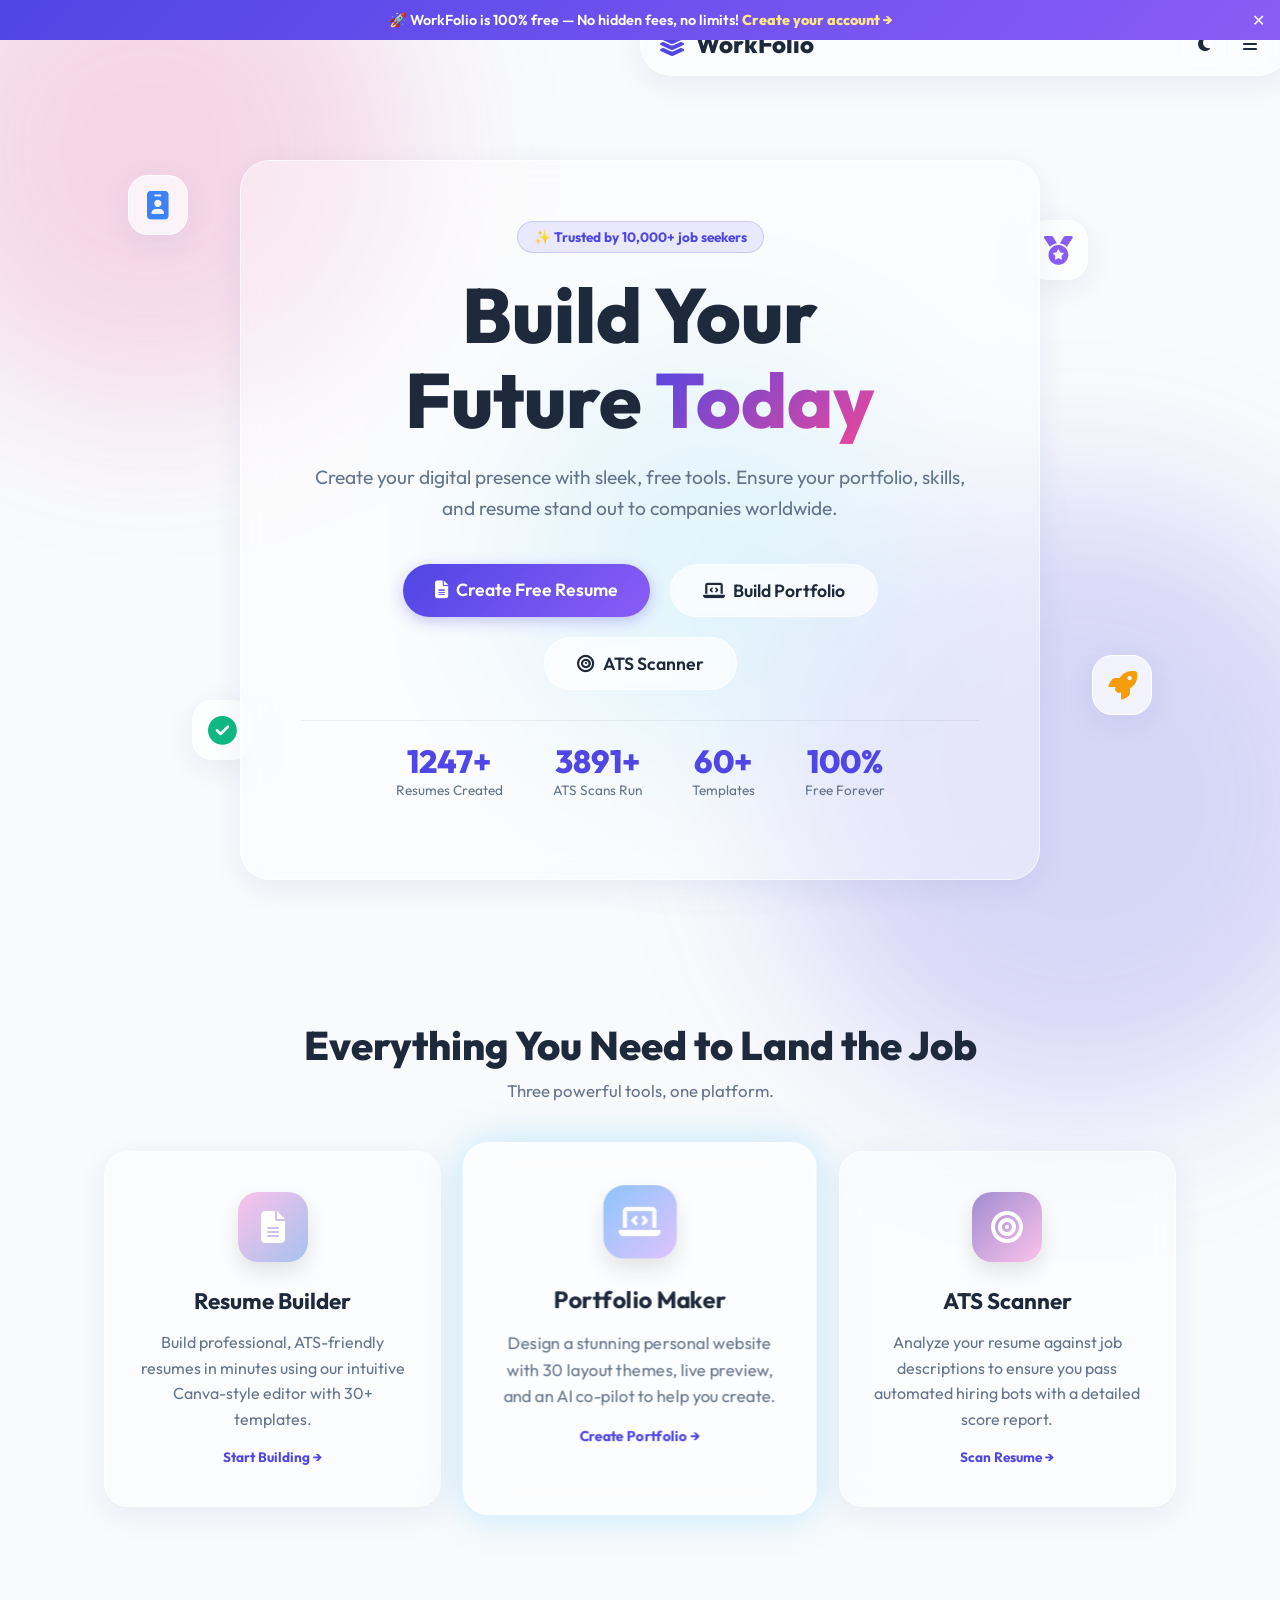
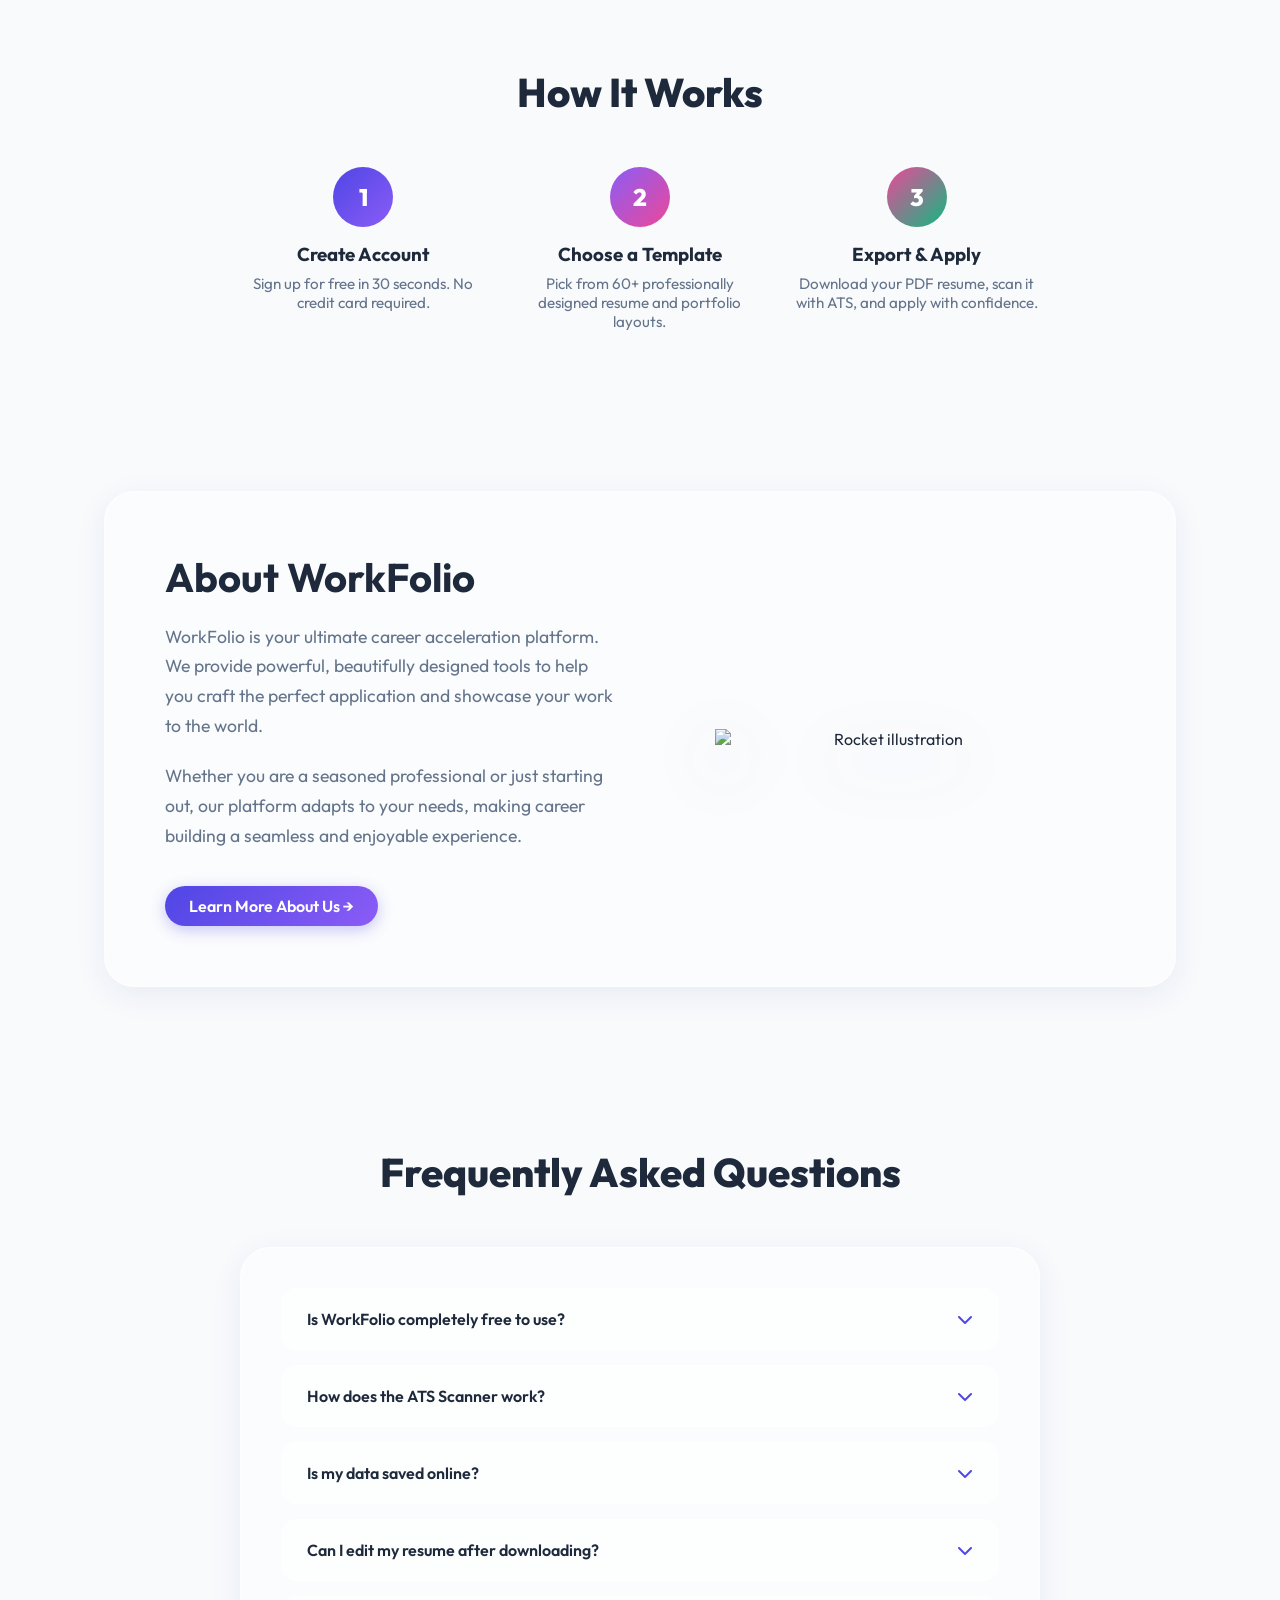
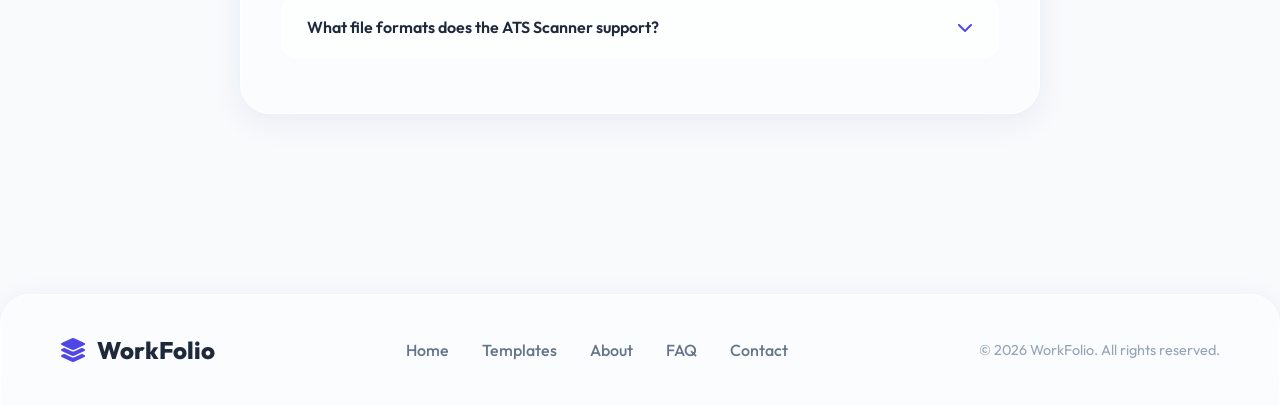
==== commit e1fefeb3: "Add files via upload" ====
--- a/index.html
+++ b/index.html
@@ -386,4 +386,4 @@
         });
     </script>
 </body>
-</html>
+</html>
--- a/style.css
+++ b/style.css
@@ -129,7 +129,7 @@
     left: 50%;
     transform: translateX(-50%);
     width: calc(100% - 24px);
-    max-width: 900px;
+    max-width: 650px;
     border-radius: 50px;
     padding: 10px 18px;
     display: flex !important;
@@ -2191,4 +2191,4 @@
 }
 
 /* Per-user projects: ensure localStorage key uses username */
-/* (handled in JS — no CSS needed) */
+/* (handled in JS — no CSS needed) */
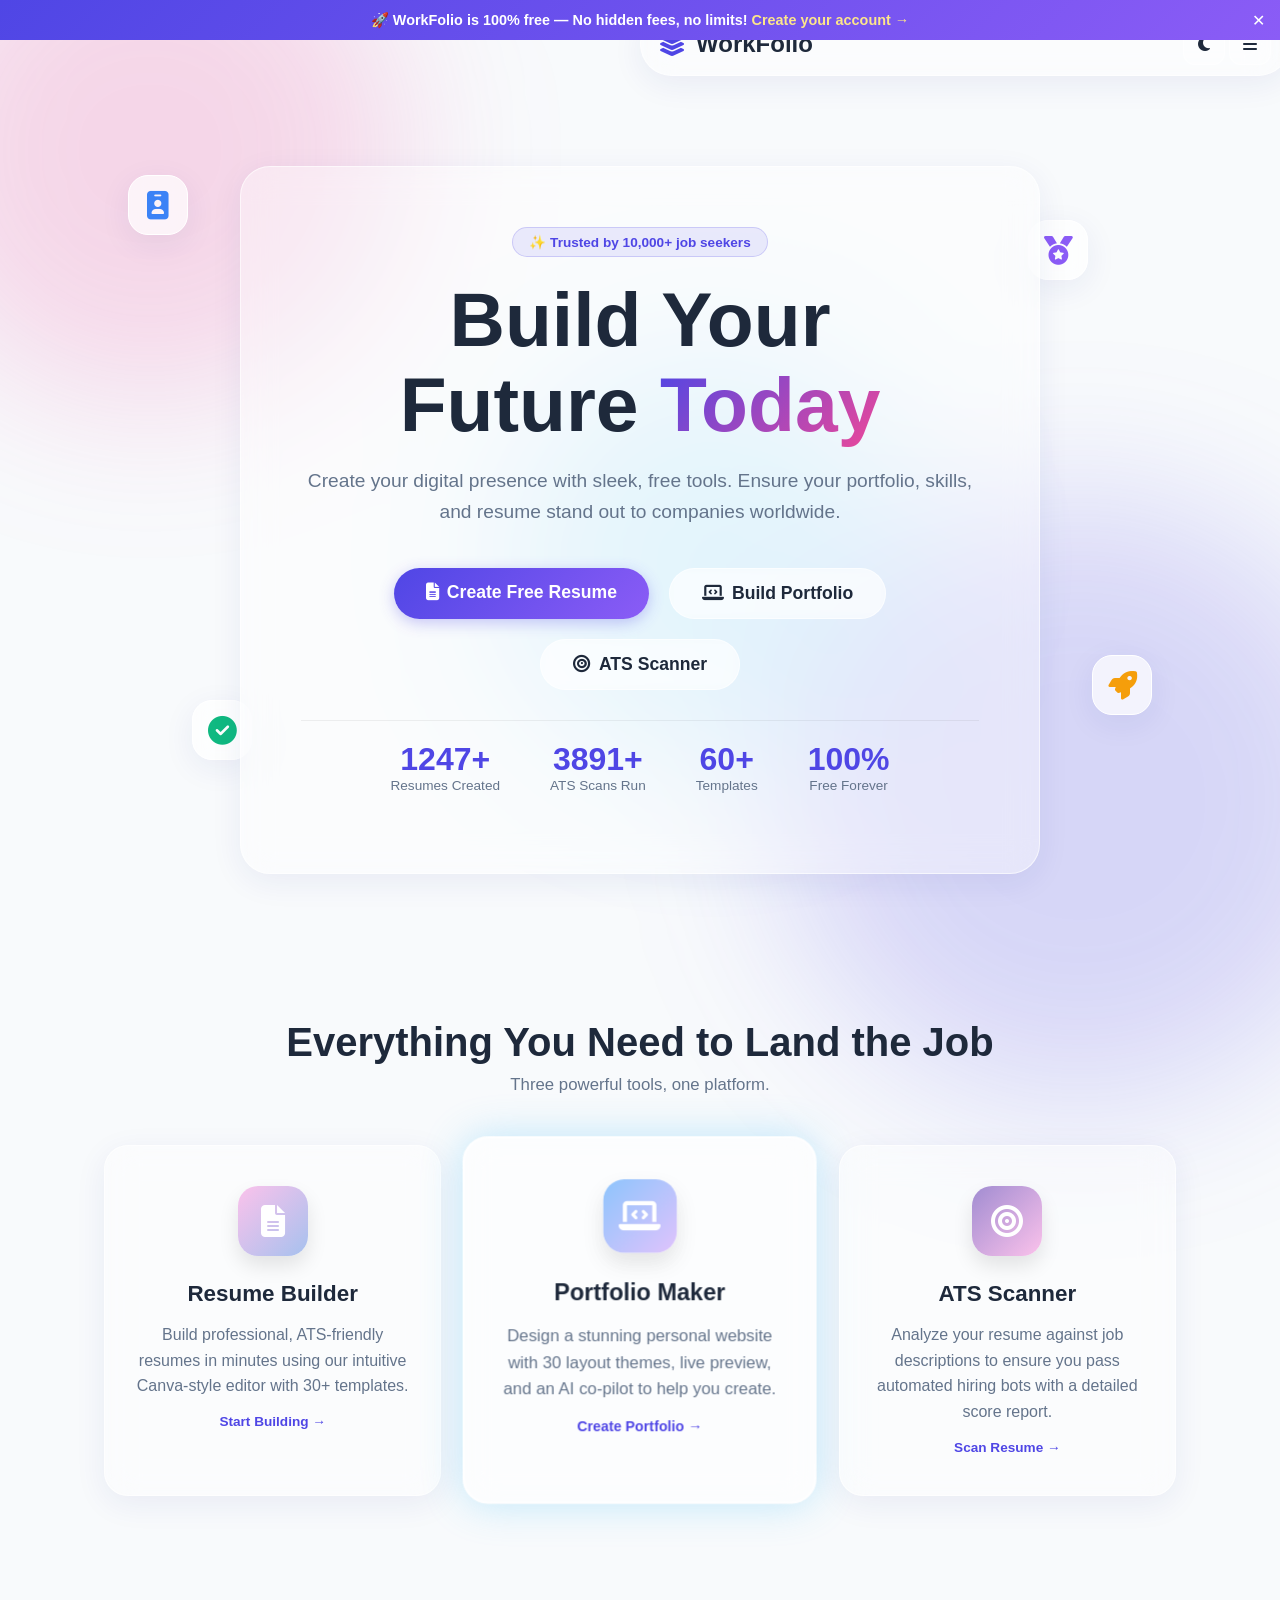
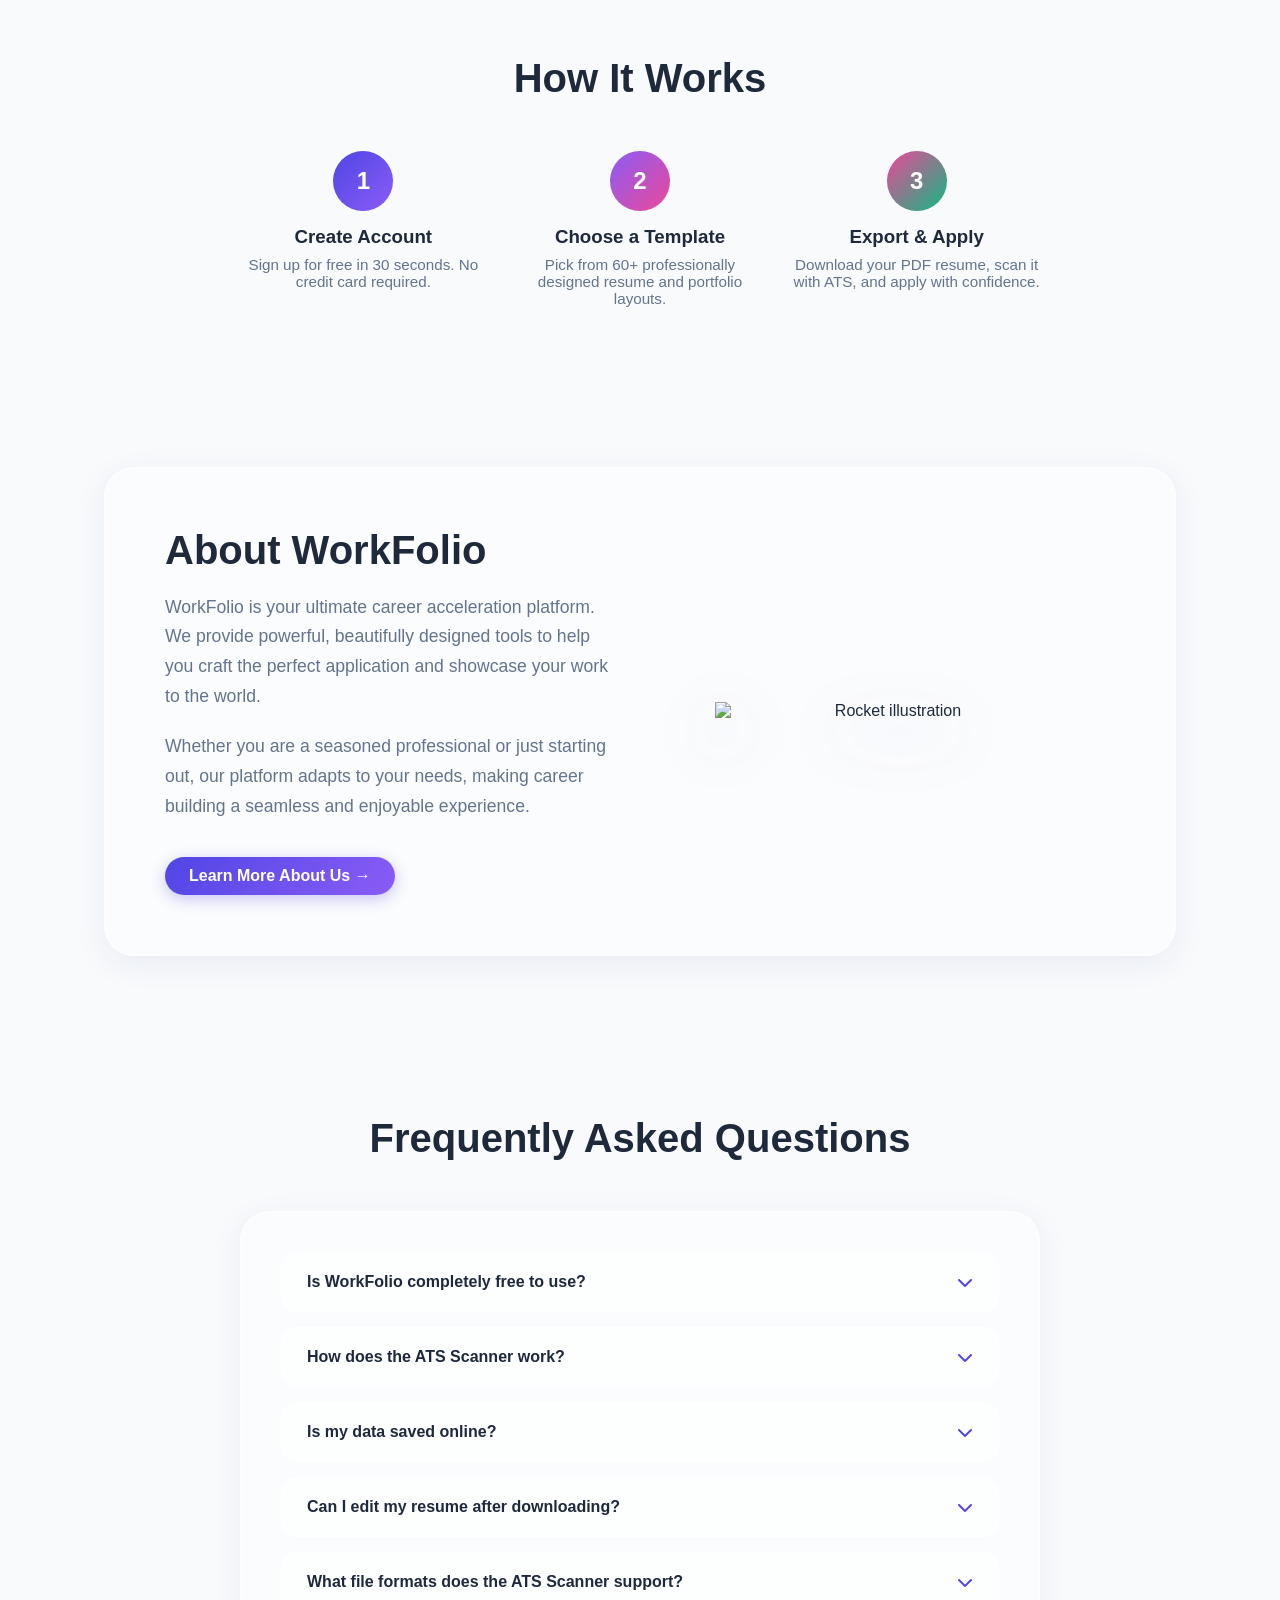
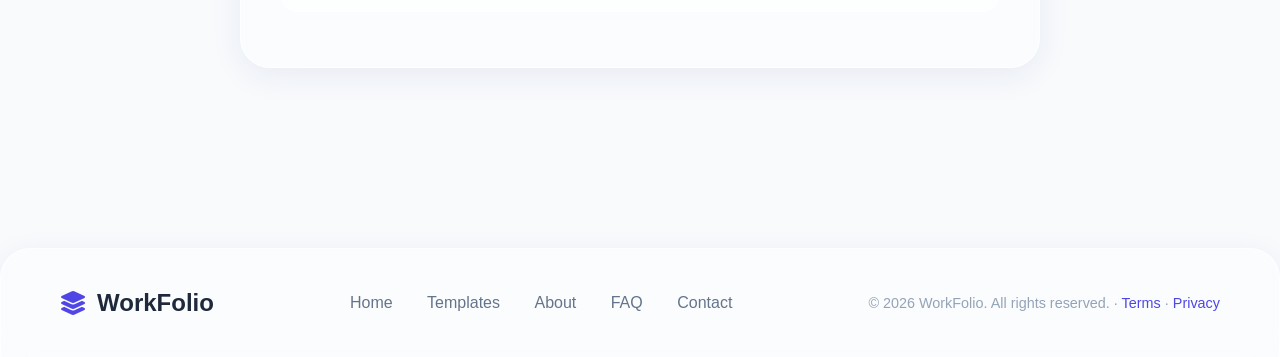
==== commit 97e3a8dd: "Add files via upload" ====
--- a/index.html
+++ b/index.html
@@ -2,6 +2,7 @@
 <html lang="en">
 <head>
     <meta charset="UTF-8">
+    <meta http-equiv="Content-Security-Policy" content="default-src 'self'; script-src 'self' 'unsafe-inline' https://cdnjs.cloudflare.com https://cdn.jsdelivr.net https://cdn.tailwindcss.com https://www.googletagmanager.com https://plausible.io https://analytics.umami.is; style-src 'self' 'unsafe-inline' https://cdnjs.cloudflare.com https://fonts.googleapis.com https://fonts.gstatic.com; font-src 'self' data: https://cdnjs.cloudflare.com https://fonts.gstatic.com; connect-src 'self' https://*.supabase.co https://api.web3forms.com https://fonts.googleapis.com https://fonts.gstatic.com; img-src 'self' data: blob: https:; frame-src 'self' blob:; object-src 'none';">
     <meta name="viewport" content="width=device-width, initial-scale=1.0">
     <title>WorkFolio | Build Your Future</title>
 
@@ -318,7 +319,7 @@
                 <a href="faq.html">FAQ</a>
                 <a href="contact.html">Contact</a>
             </div>
-            <div class="copyright">&copy; 2026 WorkFolio. All rights reserved.</div>
+            <div class="copyright">&copy; 2026 WorkFolio. All rights reserved. · <a href="terms.html" style="color:var(--primary);text-decoration:none;">Terms</a> · <a href="privacy.html" style="color:var(--primary);text-decoration:none;">Privacy</a></div>
         </div>
     </footer>
 
